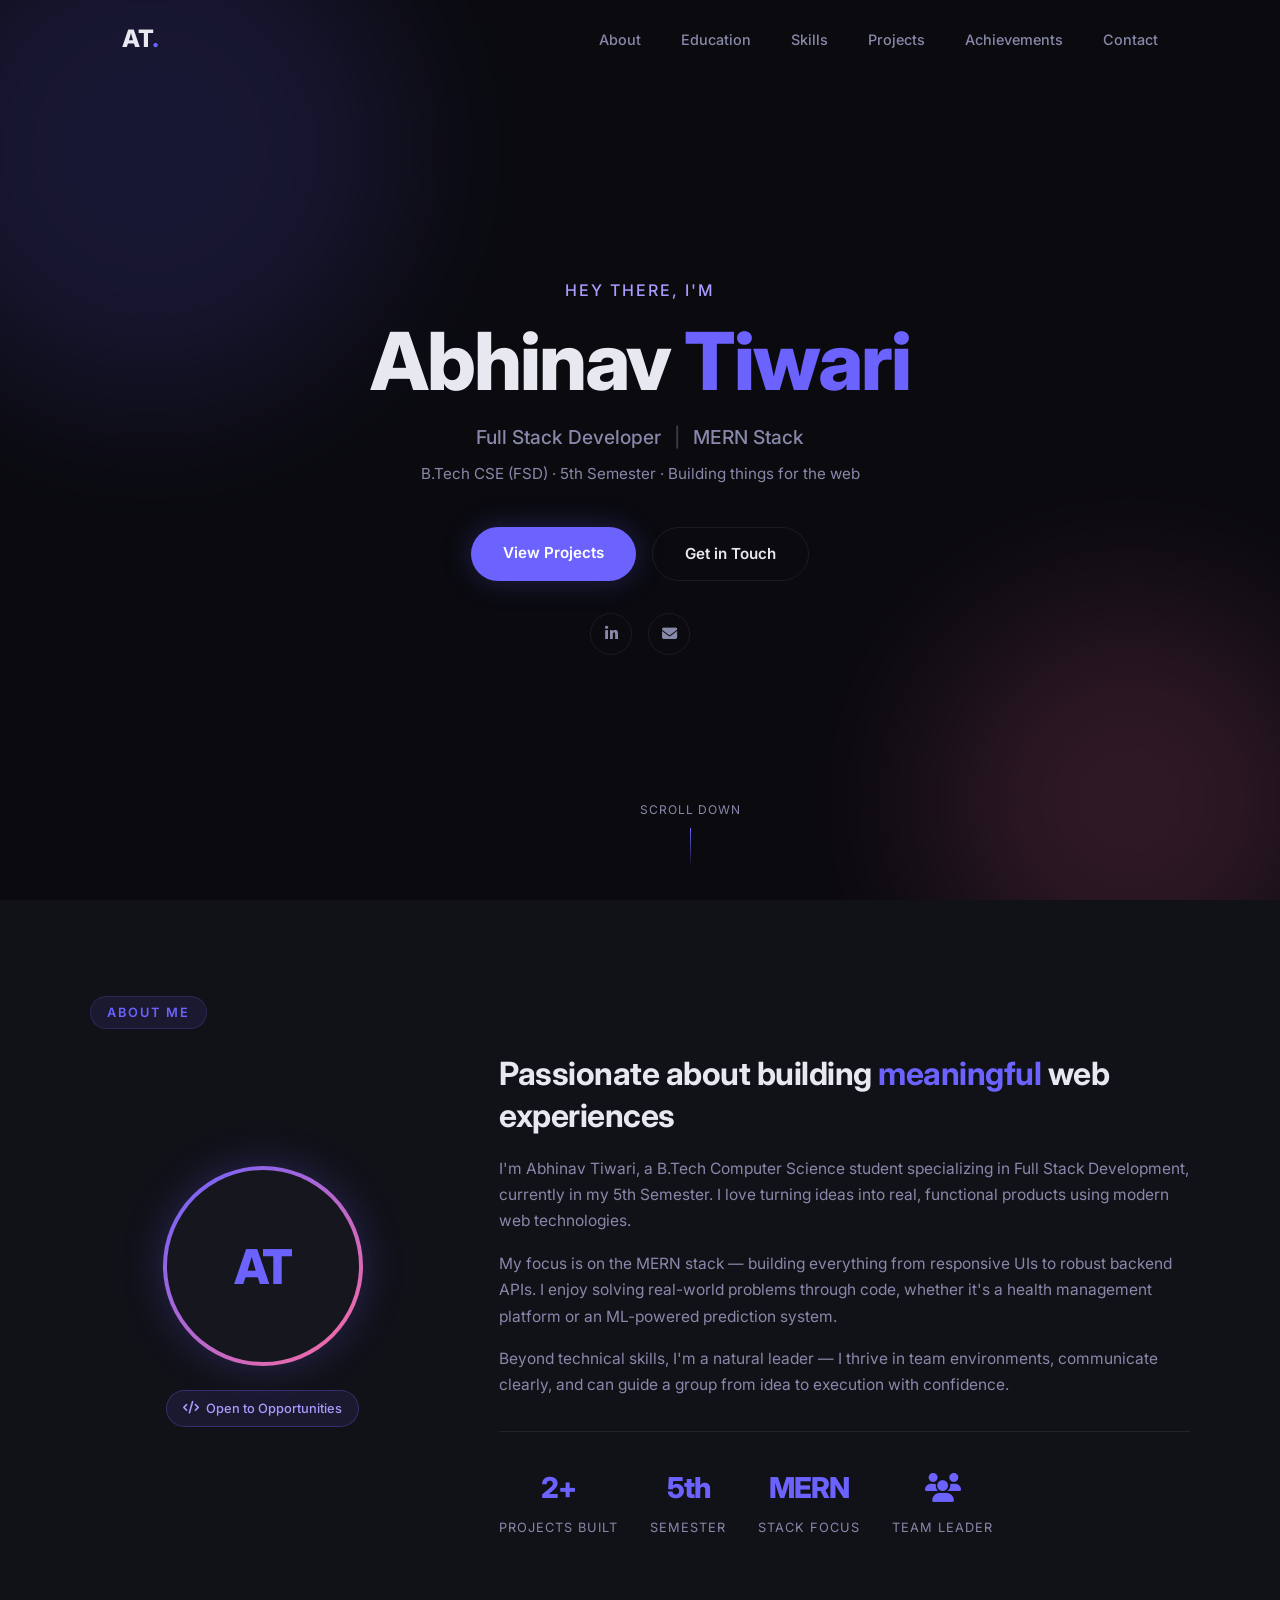
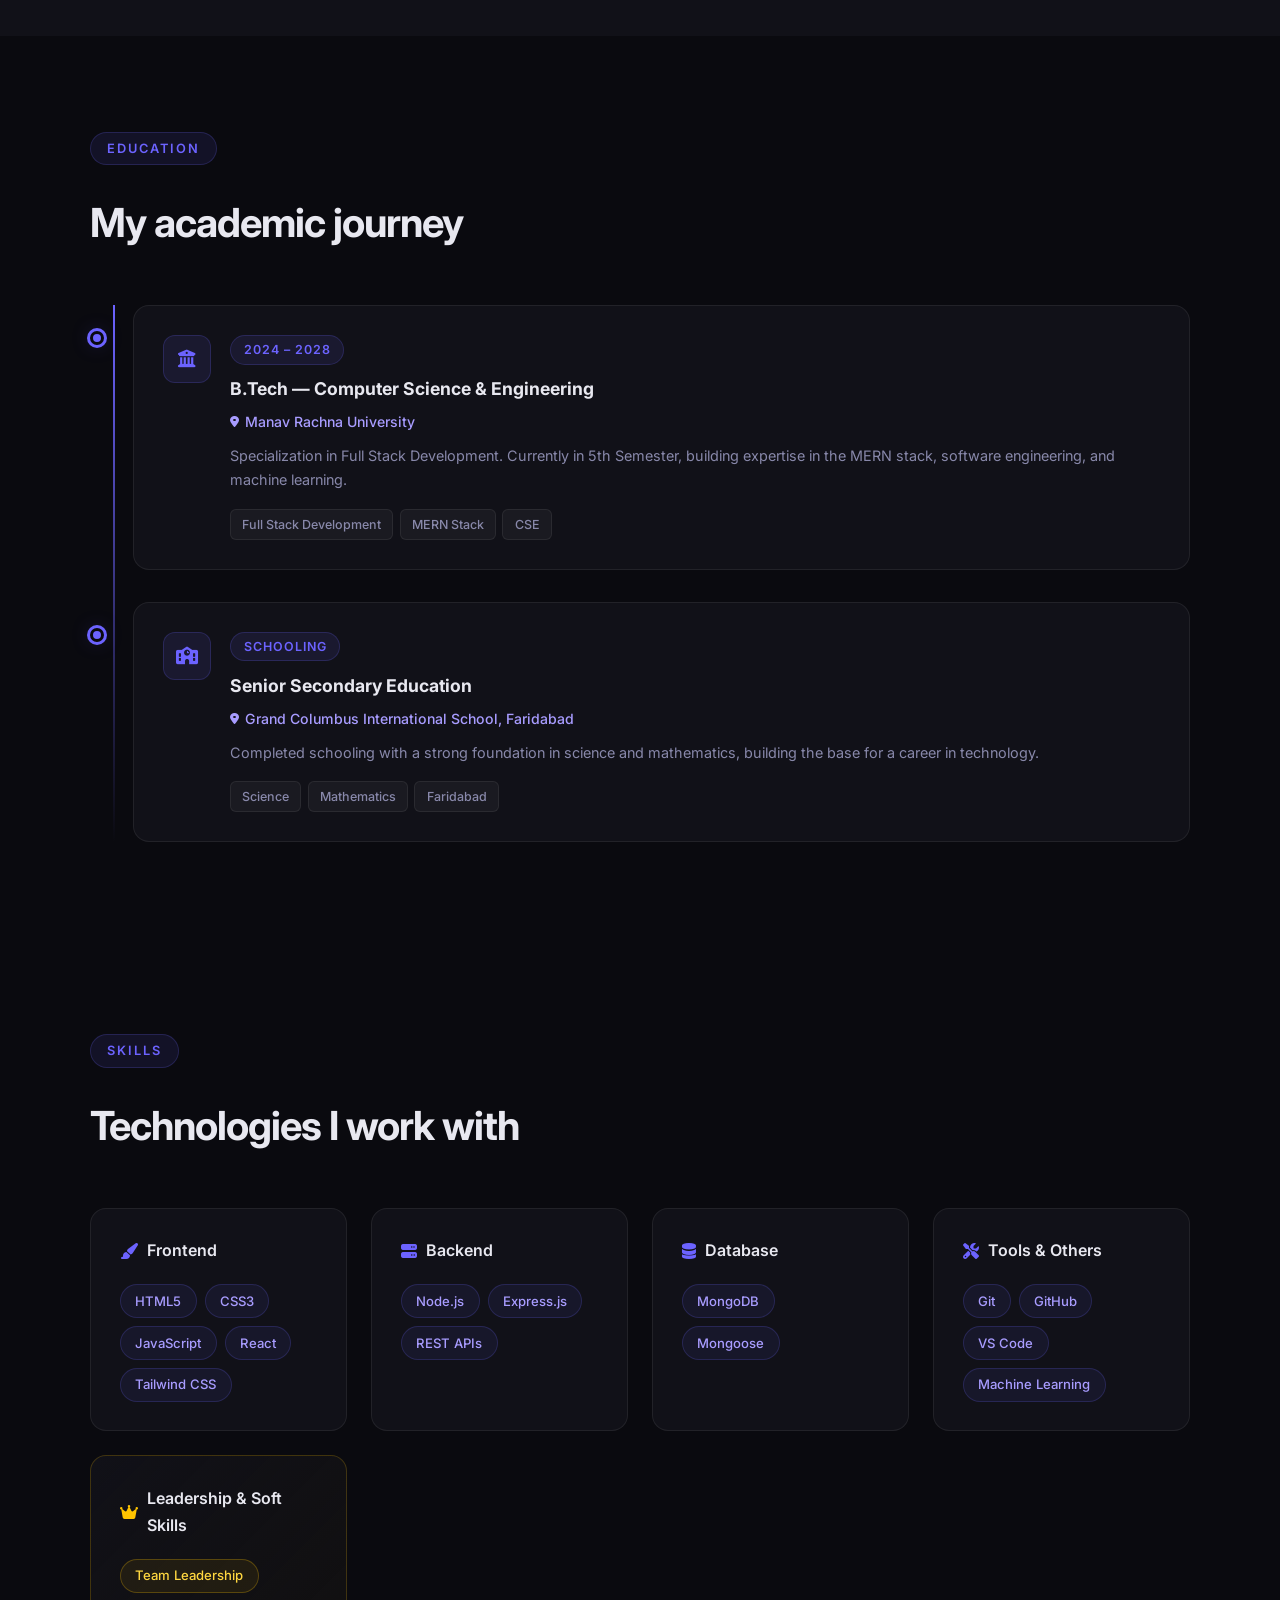
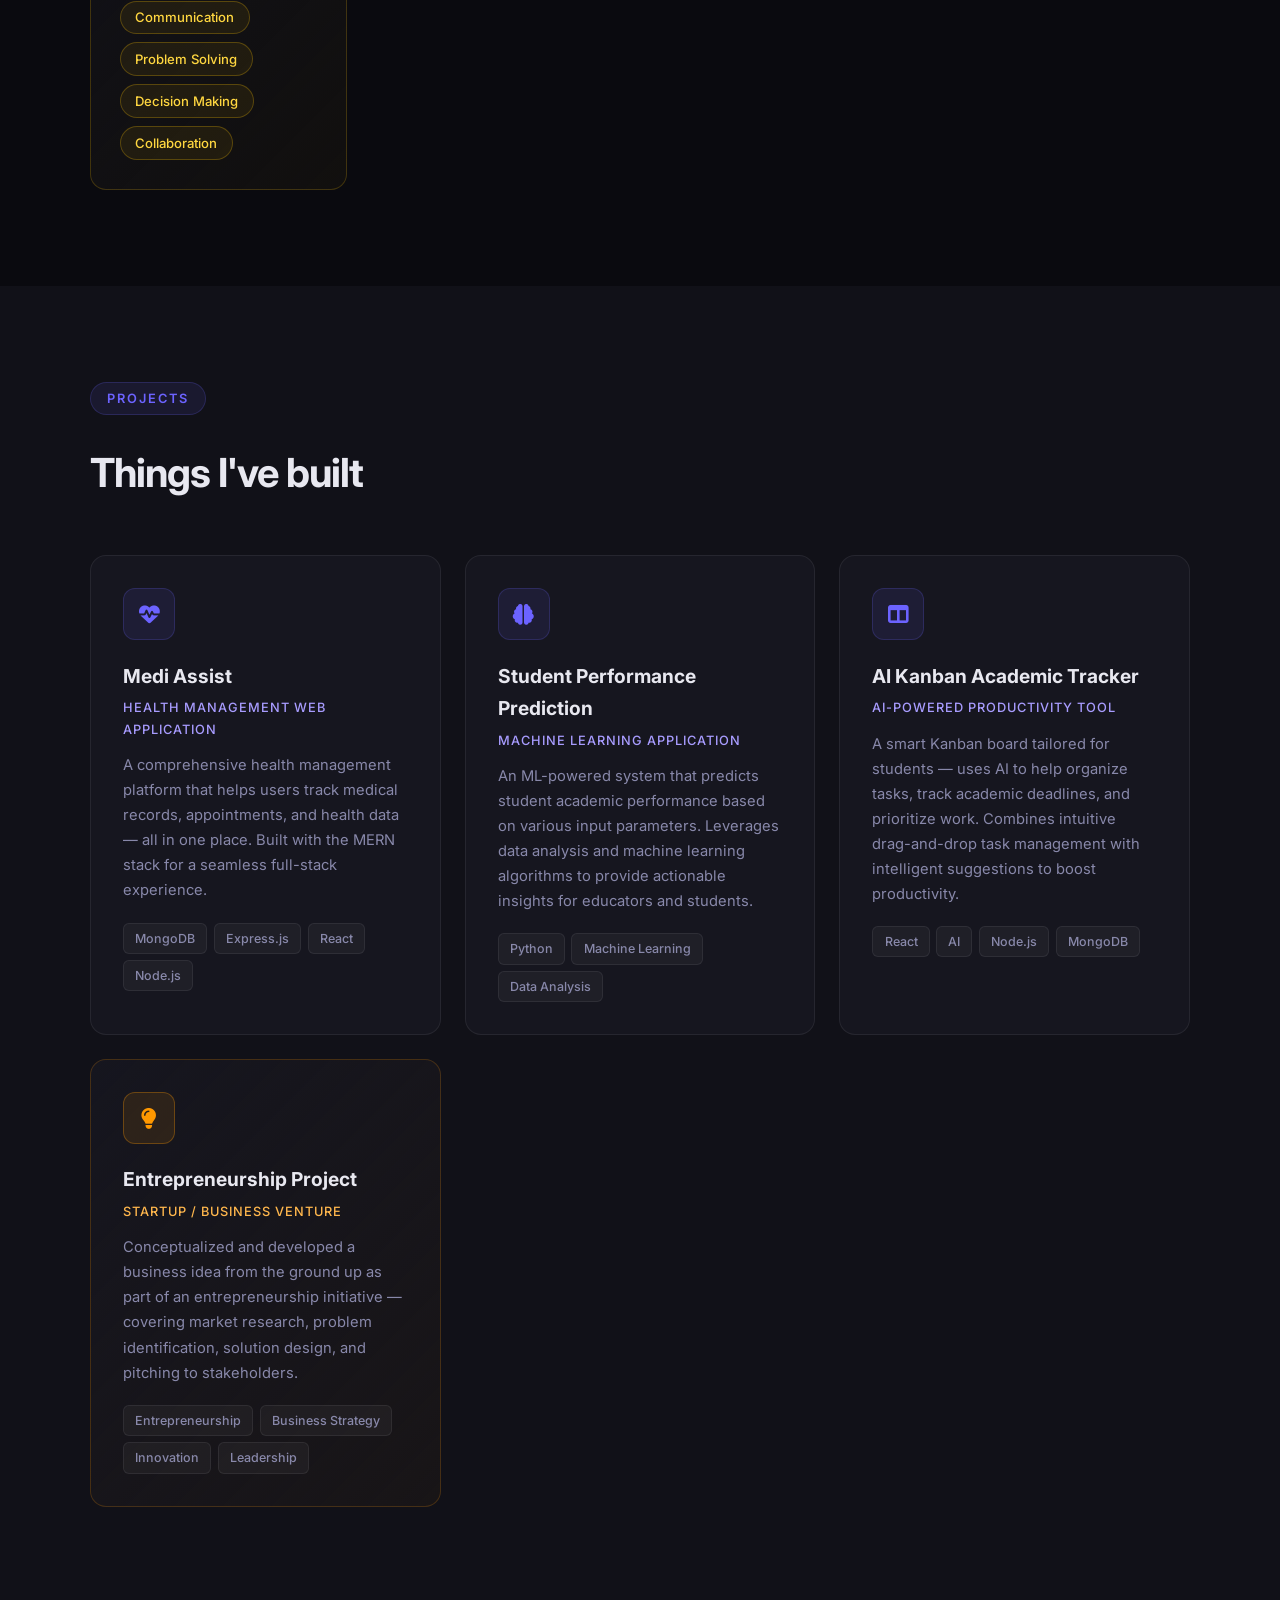
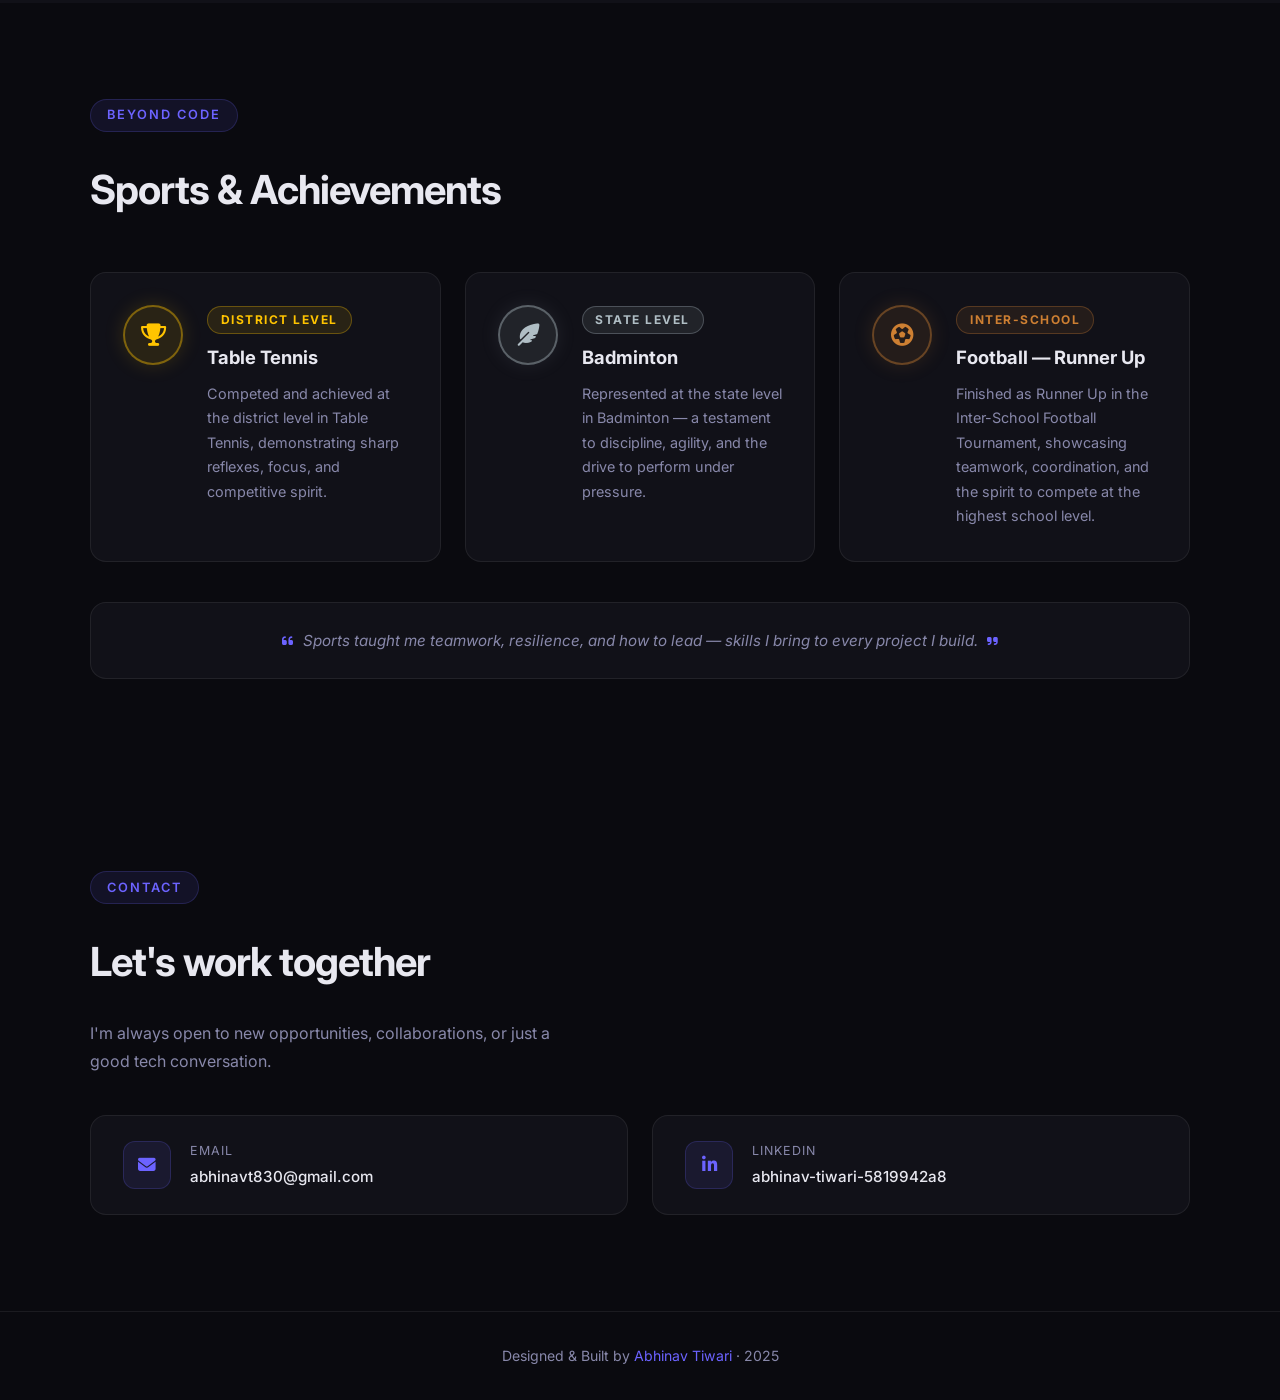
==== portfolio/index.html @ fae1ff80 "Sync portfolio files - update to 5th semester" ====
<!DOCTYPE html>
<html lang="en">
<head>
  <meta charset="UTF-8" />
  <meta name="viewport" content="width=device-width, initial-scale=1.0" />
  <title>Abhinav Tiwari | Full Stack Developer</title>
  <link rel="stylesheet" href="style.css" />
  <link href="https://fonts.googleapis.com/css2?family=Inter:wght@300;400;500;600;700;800&display=swap" rel="stylesheet" />
  <link rel="stylesheet" href="https://cdnjs.cloudflare.com/ajax/libs/font-awesome/6.5.0/css/all.min.css" />
</head>
<body>

  <!-- NAV -->
  <nav class="navbar" id="navbar">
    <div class="nav-container">
      <a href="#home" class="nav-logo">AT<span class="dot">.</span></a>
      <ul class="nav-links">
        <li><a href="#about">About</a></li>
        <li><a href="#education">Education</a></li>
        <li><a href="#skills">Skills</a></li>
        <li><a href="#projects">Projects</a></li>
        <li><a href="#achievements">Achievements</a></li>
        <li><a href="#contact">Contact</a></li>
      </ul>
      <button class="hamburger" id="hamburger" aria-label="Toggle menu">
        <span></span><span></span><span></span>
      </button>
    </div>
  </nav>

  <!-- HERO -->
  <section class="hero" id="home">
    <div class="hero-bg">
      <div class="blob blob-1"></div>
      <div class="blob blob-2"></div>
    </div>
    <div class="hero-content">
      <p class="hero-greeting">Hey there, I'm</p>
      <h1 class="hero-name">Abhinav <span class="accent">Tiwari</span></h1>
      <p class="hero-role">Full Stack Developer <span class="divider">|</span> MERN Stack</p>
      <p class="hero-sub">B.Tech CSE (FSD) · 5th Semester · Building things for the web</p>
      <div class="hero-cta">
        <a href="#projects" class="btn btn-primary">View Projects</a>
        <a href="#contact" class="btn btn-outline">Get in Touch</a>
      </div>
      <div class="hero-socials">
        <a href="https://www.linkedin.com/in/abhinav-tiwari-5819942a8" target="_blank" aria-label="LinkedIn"><i class="fab fa-linkedin-in"></i></a>
        <a href="mailto:abhinavt830@gmail.com" aria-label="Email"><i class="fas fa-envelope"></i></a>
      </div>
    </div>
    <div class="hero-scroll">
      <span>Scroll down</span>
      <div class="scroll-line"></div>
    </div>
  </section>

  <!-- ABOUT -->
  <section class="about section" id="about">
    <div class="container">
      <div class="section-tag">About Me</div>
      <div class="about-grid">
        <div class="about-avatar">
          <div class="avatar-ring">
            <div class="avatar-inner">
              <span class="avatar-initials">AT</span>
            </div>
          </div>
          <div class="avatar-badge">
            <i class="fas fa-code"></i> Open to Opportunities
          </div>
        </div>
        <div class="about-text">
          <h2>Passionate about building <span class="accent">meaningful</span> web experiences</h2>
          <p>
            I'm Abhinav Tiwari, a B.Tech Computer Science student specializing in Full Stack Development,
            currently in my 5th Semester. I love turning ideas into real, functional products using modern
            web technologies.
          </p>
          <p>
            My focus is on the MERN stack — building everything from responsive UIs to robust backend APIs.
            I enjoy solving real-world problems through code, whether it's a health management platform or
            an ML-powered prediction system.
          </p>
          <p>
            Beyond technical skills, I'm a natural leader — I thrive in team environments, communicate
            clearly, and can guide a group from idea to execution with confidence.
          </p>
          <div class="about-stats">
            <div class="stat">
              <span class="stat-num">2+</span>
              <span class="stat-label">Projects Built</span>
            </div>
            <div class="stat">
              <span class="stat-num">5th</span>
              <span class="stat-label">Semester</span>
            </div>
            <div class="stat">
              <span class="stat-num">MERN</span>
              <span class="stat-label">Stack Focus</span>
            </div>
            <div class="stat">
              <span class="stat-num"><i class="fas fa-users"></i></span>
              <span class="stat-label">Team Leader</span>
            </div>
          </div>
        </div>
      </div>
    </div>
  </section>

  <!-- EDUCATION -->
  <section class="education section" id="education">
    <div class="container">
      <div class="section-tag">Education</div>
      <h2 class="section-title">My academic journey</h2>
      <div class="timeline">

        <div class="timeline-item">
          <div class="timeline-dot"></div>
          <div class="timeline-card">
            <div class="timeline-icon"><i class="fas fa-university"></i></div>
            <div class="timeline-content">
              <span class="timeline-year">2024 – 2028</span>
              <h3>B.Tech — Computer Science & Engineering</h3>
              <p class="timeline-place"><i class="fas fa-map-marker-alt"></i> Manav Rachna University</p>
              <p class="timeline-desc">Specialization in Full Stack Development. Currently in 5th Semester, building expertise in the MERN stack, software engineering, and machine learning.</p>
              <div class="timeline-tags">
                <span>Full Stack Development</span>
                <span>MERN Stack</span>
                <span>CSE</span>
              </div>
            </div>
          </div>
        </div>

        <div class="timeline-item">
          <div class="timeline-dot"></div>
          <div class="timeline-card">
            <div class="timeline-icon"><i class="fas fa-school"></i></div>
            <div class="timeline-content">
              <span class="timeline-year">Schooling</span>
              <h3>Senior Secondary Education</h3>
              <p class="timeline-place"><i class="fas fa-map-marker-alt"></i> Grand Columbus International School, Faridabad</p>
              <p class="timeline-desc">Completed schooling with a strong foundation in science and mathematics, building the base for a career in technology.</p>
              <div class="timeline-tags">
                <span>Science</span>
                <span>Mathematics</span>
                <span>Faridabad</span>
              </div>
            </div>
          </div>
        </div>

      </div>
    </div>
  </section>

  <!-- SKILLS -->
  <section class="skills section" id="skills">
    <div class="container">
      <div class="section-tag">Skills</div>
      <h2 class="section-title">Technologies I work with</h2>
      <div class="skills-grid">
        <div class="skill-category">
          <h3><i class="fas fa-paint-brush"></i> Frontend</h3>
          <div class="skill-pills">
            <span class="pill">HTML5</span>
            <span class="pill">CSS3</span>
            <span class="pill">JavaScript</span>
            <span class="pill">React</span>
            <span class="pill">Tailwind CSS</span>
          </div>
        </div>
        <div class="skill-category">
          <h3><i class="fas fa-server"></i> Backend</h3>
          <div class="skill-pills">
            <span class="pill">Node.js</span>
            <span class="pill">Express.js</span>
            <span class="pill">REST APIs</span>
          </div>
        </div>
        <div class="skill-category">
          <h3><i class="fas fa-database"></i> Database</h3>
          <div class="skill-pills">
            <span class="pill">MongoDB</span>
            <span class="pill">Mongoose</span>
          </div>
        </div>
        <div class="skill-category">
          <h3><i class="fas fa-tools"></i> Tools & Others</h3>
          <div class="skill-pills">
            <span class="pill">Git</span>
            <span class="pill">GitHub</span>
            <span class="pill">VS Code</span>
            <span class="pill">Machine Learning</span>
          </div>
        </div>
        <div class="skill-category leadership-card">
          <h3><i class="fas fa-crown"></i> Leadership & Soft Skills</h3>
          <div class="skill-pills">
            <span class="pill">Team Leadership</span>
            <span class="pill">Communication</span>
            <span class="pill">Problem Solving</span>
            <span class="pill">Decision Making</span>
            <span class="pill">Collaboration</span>
          </div>
        </div>
      </div>
    </div>
  </section>

  <!-- PROJECTS -->
  <section class="projects section" id="projects">
    <div class="container">
      <div class="section-tag">Projects</div>
      <h2 class="section-title">Things I've built</h2>
      <div class="projects-grid">

        <div class="project-card">
          <div class="project-icon">
            <i class="fas fa-heartbeat"></i>
          </div>
          <div class="project-content">
            <h3>Medi Assist</h3>
            <p class="project-type">Health Management Web Application</p>
            <p class="project-desc">
              A comprehensive health management platform that helps users track medical records,
              appointments, and health data — all in one place. Built with the MERN stack for
              a seamless full-stack experience.
            </p>
            <div class="project-tags">
              <span>MongoDB</span>
              <span>Express.js</span>
              <span>React</span>
              <span>Node.js</span>
            </div>
          </div>
        </div>

        <div class="project-card">
          <div class="project-icon">
            <i class="fas fa-brain"></i>
          </div>
          <div class="project-content">
            <h3>Student Performance Prediction</h3>
            <p class="project-type">Machine Learning Application</p>
            <p class="project-desc">
              An ML-powered system that predicts student academic performance based on various
              input parameters. Leverages data analysis and machine learning algorithms to
              provide actionable insights for educators and students.
            </p>
            <div class="project-tags">
              <span>Python</span>
              <span>Machine Learning</span>
              <span>Data Analysis</span>
            </div>
          </div>
        </div>

        <div class="project-card">
          <div class="project-icon">
            <i class="fas fa-columns"></i>
          </div>
          <div class="project-content">
            <h3>AI Kanban Academic Tracker</h3>
            <p class="project-type">AI-Powered Productivity Tool</p>
            <p class="project-desc">
              A smart Kanban board tailored for students — uses AI to help organize tasks,
              track academic deadlines, and prioritize work. Combines intuitive drag-and-drop
              task management with intelligent suggestions to boost productivity.
            </p>
            <div class="project-tags">
              <span>React</span>
              <span>AI</span>
              <span>Node.js</span>
              <span>MongoDB</span>
            </div>
          </div>
        </div>

        <div class="project-card entrepreneurship">
          <div class="project-icon">
            <i class="fas fa-lightbulb"></i>
          </div>
          <div class="project-content">
            <h3>Entrepreneurship Project</h3>
            <p class="project-type">Startup / Business Venture</p>
            <p class="project-desc">
              Conceptualized and developed a business idea from the ground up as part of an
              entrepreneurship initiative — covering market research, problem identification,
              solution design, and pitching to stakeholders.
            </p>
            <div class="project-tags">
              <span>Entrepreneurship</span>
              <span>Business Strategy</span>
              <span>Innovation</span>
              <span>Leadership</span>
            </div>
          </div>
        </div>

      </div>
    </div>
  </section>

  <!-- ACHIEVEMENTS -->
  <section class="achievements section" id="achievements">
    <div class="container">
      <div class="section-tag">Beyond Code</div>
      <h2 class="section-title">Sports & Achievements</h2>
      <div class="achievements-grid">

        <div class="achievement-card">
          <div class="achievement-medal gold">
            <i class="fas fa-trophy"></i>
          </div>
          <div class="achievement-content">
            <span class="achievement-level">District Level</span>
            <h3>Table Tennis</h3>
            <p>Competed and achieved at the district level in Table Tennis, demonstrating sharp reflexes, focus, and competitive spirit.</p>
          </div>
        </div>

        <div class="achievement-card">
          <div class="achievement-medal silver">
            <i class="fas fa-feather-alt"></i>
          </div>
          <div class="achievement-content">
            <span class="achievement-level">State Level</span>
            <h3>Badminton</h3>
            <p>Represented at the state level in Badminton — a testament to discipline, agility, and the drive to perform under pressure.</p>
          </div>
        </div>

        <div class="achievement-card">
          <div class="achievement-medal bronze">
            <i class="fas fa-futbol"></i>
          </div>
          <div class="achievement-content">
            <span class="achievement-level">Inter-School</span>
            <h3>Football — Runner Up</h3>
            <p>Finished as Runner Up in the Inter-School Football Tournament, showcasing teamwork, coordination, and the spirit to compete at the highest school level.</p>
          </div>
        </div>

      </div>
      <p class="achievements-note"><i class="fas fa-quote-left"></i> Sports taught me teamwork, resilience, and how to lead — skills I bring to every project I build. <i class="fas fa-quote-right"></i></p>
    </div>
  </section>

  <!-- CONTACT -->
  <section class="contact section" id="contact">
    <div class="container">
      <div class="section-tag">Contact</div>
      <h2 class="section-title">Let's work together</h2>
      <p class="contact-sub">I'm always open to new opportunities, collaborations, or just a good tech conversation.</p>
      <div class="contact-cards">
        <a href="mailto:abhinavt830@gmail.com" class="contact-card">
          <div class="contact-icon"><i class="fas fa-envelope"></i></div>
          <div>
            <p class="contact-label">Email</p>
            <p class="contact-value">abhinavt830@gmail.com</p>
          </div>
        </a>
        <a href="https://www.linkedin.com/in/abhinav-tiwari-5819942a8" target="_blank" class="contact-card">
          <div class="contact-icon"><i class="fab fa-linkedin-in"></i></div>
          <div>
            <p class="contact-label">LinkedIn</p>
            <p class="contact-value">abhinav-tiwari-5819942a8</p>
          </div>
        </a>
      </div>
    </div>
  </section>

  <!-- FOOTER -->
  <footer class="footer">
    <p>Designed & Built by <span class="accent">Abhinav Tiwari</span> · 2025</p>
  </footer>

  <script src="script.js"></script>
</body>
</html>
---- portfolio/style.css ----
/* ===== RESET & BASE ===== */
*, *::before, *::after { margin: 0; padding: 0; box-sizing: border-box; }

:root {
  --accent: #6c63ff;
  --accent-light: #a89cff;
  --accent-glow: rgba(108, 99, 255, 0.25);
  --bg: #0a0a0f;
  --bg-card: #111118;
  --bg-card2: #16161f;
  --text: #e8e8f0;
  --text-muted: #8888aa;
  --border: rgba(255,255,255,0.07);
  --radius: 16px;
  --transition: 0.3s ease;
}

html { scroll-behavior: smooth; }

body {
  font-family: 'Inter', sans-serif;
  background: var(--bg);
  color: var(--text);
  line-height: 1.7;
  overflow-x: hidden;
}

a { text-decoration: none; color: inherit; }
ul { list-style: none; }

.accent { color: var(--accent); }
.dot { color: var(--accent); }

/* ===== SCROLLBAR ===== */
::-webkit-scrollbar { width: 6px; }
::-webkit-scrollbar-track { background: var(--bg); }
::-webkit-scrollbar-thumb { background: var(--accent); border-radius: 3px; }

/* ===== NAVBAR ===== */
.navbar {
  position: fixed;
  top: 0; left: 0; right: 0;
  z-index: 1000;
  padding: 1.2rem 0;
  transition: background var(--transition), box-shadow var(--transition);
}

.navbar.scrolled {
  background: rgba(10, 10, 15, 0.9);
  backdrop-filter: blur(12px);
  box-shadow: 0 1px 0 var(--border);
}

.nav-container {
  max-width: 1100px;
  margin: 0 auto;
  padding: 0 2rem;
  display: flex;
  align-items: center;
  justify-content: space-between;
}

.nav-logo {
  font-size: 1.5rem;
  font-weight: 800;
  letter-spacing: -0.5px;
}

.nav-links {
  display: flex;
  gap: 2.5rem;
}

.nav-links a {
  font-size: 0.9rem;
  font-weight: 500;
  color: var(--text-muted);
  transition: color var(--transition);
  position: relative;
}

.nav-links a::after {
  content: '';
  position: absolute;
  bottom: -4px; left: 0;
  width: 0; height: 2px;
  background: var(--accent);
  transition: width var(--transition);
  border-radius: 2px;
}

.nav-links a:hover { color: var(--text); }
.nav-links a:hover::after { width: 100%; }

.hamburger {
  display: none;
  flex-direction: column;
  gap: 5px;
  background: none;
  border: none;
  cursor: pointer;
  padding: 4px;
}

.hamburger span {
  display: block;
  width: 24px; height: 2px;
  background: var(--text);
  border-radius: 2px;
  transition: var(--transition);
}

/* ===== HERO ===== */
.hero {
  min-height: 100vh;
  display: flex;
  align-items: center;
  justify-content: center;
  position: relative;
  overflow: hidden;
  padding: 6rem 2rem 4rem;
}

.hero-bg {
  position: absolute;
  inset: 0;
  pointer-events: none;
}

.blob {
  position: absolute;
  border-radius: 50%;
  filter: blur(80px);
  opacity: 0.15;
}

.blob-1 {
  width: 500px; height: 500px;
  background: var(--accent);
  top: -100px; left: -100px;
  animation: float 8s ease-in-out infinite;
}

.blob-2 {
  width: 400px; height: 400px;
  background: #ff6b9d;
  bottom: -100px; right: -50px;
  animation: float 10s ease-in-out infinite reverse;
}

@keyframes float {
  0%, 100% { transform: translateY(0) scale(1); }
  50% { transform: translateY(-30px) scale(1.05); }
}

.hero-content {
  text-align: center;
  position: relative;
  z-index: 1;
  max-width: 700px;
}

.hero-greeting {
  font-size: 1rem;
  color: var(--accent-light);
  font-weight: 500;
  letter-spacing: 2px;
  text-transform: uppercase;
  margin-bottom: 0.75rem;
  opacity: 0;
  animation: fadeUp 0.6s ease forwards 0.2s;
}

.hero-name {
  font-size: clamp(2.8rem, 7vw, 5rem);
  font-weight: 800;
  line-height: 1.1;
  letter-spacing: -2px;
  margin-bottom: 1rem;
  opacity: 0;
  animation: fadeUp 0.6s ease forwards 0.4s;
}

.hero-role {
  font-size: 1.2rem;
  color: var(--text-muted);
  font-weight: 500;
  margin-bottom: 0.5rem;
  opacity: 0;
  animation: fadeUp 0.6s ease forwards 0.6s;
}

.divider { margin: 0 0.5rem; opacity: 0.4; }

.hero-sub {
  font-size: 0.95rem;
  color: var(--text-muted);
  margin-bottom: 2.5rem;
  opacity: 0;
  animation: fadeUp 0.6s ease forwards 0.7s;
}

.hero-cta {
  display: flex;
  gap: 1rem;
  justify-content: center;
  flex-wrap: wrap;
  margin-bottom: 2rem;
  opacity: 0;
  animation: fadeUp 0.6s ease forwards 0.8s;
}

.btn {
  padding: 0.8rem 2rem;
  border-radius: 50px;
  font-size: 0.95rem;
  font-weight: 600;
  cursor: pointer;
  transition: all var(--transition);
  display: inline-block;
}

.btn-primary {
  background: var(--accent);
  color: #fff;
  box-shadow: 0 0 30px var(--accent-glow);
}

.btn-primary:hover {
  background: var(--accent-light);
  transform: translateY(-2px);
  box-shadow: 0 0 40px var(--accent-glow);
}

.btn-outline {
  border: 1.5px solid var(--border);
  color: var(--text);
}

.btn-outline:hover {
  border-color: var(--accent);
  color: var(--accent);
  transform: translateY(-2px);
}

.hero-socials {
  display: flex;
  gap: 1rem;
  justify-content: center;
  opacity: 0;
  animation: fadeUp 0.6s ease forwards 1s;
}

.hero-socials a {
  width: 42px; height: 42px;
  border-radius: 50%;
  border: 1.5px solid var(--border);
  display: flex;
  align-items: center;
  justify-content: center;
  color: var(--text-muted);
  font-size: 0.95rem;
  transition: all var(--transition);
}

.hero-socials a:hover {
  border-color: var(--accent);
  color: var(--accent);
  transform: translateY(-3px);
  box-shadow: 0 0 20px var(--accent-glow);
}

.hero-scroll {
  position: absolute;
  bottom: 2rem;
  left: 50%;
  transform: translateX(-50%);
  display: flex;
  flex-direction: column;
  align-items: center;
  gap: 0.5rem;
  color: var(--text-muted);
  font-size: 0.75rem;
  letter-spacing: 1px;
  text-transform: uppercase;
  opacity: 0;
  animation: fadeUp 0.6s ease forwards 1.2s;
}

.scroll-line {
  width: 1px; height: 40px;
  background: linear-gradient(to bottom, var(--accent), transparent);
  animation: scrollPulse 2s ease-in-out infinite;
}

@keyframes scrollPulse {
  0%, 100% { opacity: 1; transform: scaleY(1); }
  50% { opacity: 0.4; transform: scaleY(0.7); }
}

@keyframes fadeUp {
  from { opacity: 0; transform: translateY(20px); }
  to { opacity: 1; transform: translateY(0); }
}

/* ===== SECTIONS ===== */
.section { padding: 6rem 2rem; }

.container {
  max-width: 1100px;
  margin: 0 auto;
}

.section-tag {
  display: inline-block;
  font-size: 0.8rem;
  font-weight: 600;
  letter-spacing: 2px;
  text-transform: uppercase;
  color: var(--accent);
  background: rgba(108, 99, 255, 0.1);
  border: 1px solid rgba(108, 99, 255, 0.2);
  padding: 0.3rem 1rem;
  border-radius: 50px;
  margin-bottom: 1.5rem;
}

.section-title {
  font-size: clamp(1.8rem, 4vw, 2.5rem);
  font-weight: 700;
  letter-spacing: -1px;
  margin-bottom: 3rem;
}

/* ===== ABOUT ===== */
.about { background: var(--bg-card); }

.about-grid {
  display: grid;
  grid-template-columns: 1fr 2fr;
  gap: 4rem;
  align-items: center;
}

.about-avatar {
  display: flex;
  flex-direction: column;
  align-items: center;
  gap: 1.5rem;
}

.avatar-ring {
  width: 200px; height: 200px;
  border-radius: 50%;
  padding: 4px;
  background: linear-gradient(135deg, var(--accent), #ff6b9d);
  box-shadow: 0 0 40px var(--accent-glow);
}

.avatar-inner {
  width: 100%; height: 100%;
  border-radius: 50%;
  background: var(--bg-card2);
  display: flex;
  align-items: center;
  justify-content: center;
}

.avatar-initials {
  font-size: 3rem;
  font-weight: 800;
  color: var(--accent);
  letter-spacing: -2px;
}

.avatar-badge {
  background: rgba(108, 99, 255, 0.1);
  border: 1px solid rgba(108, 99, 255, 0.3);
  color: var(--accent-light);
  padding: 0.4rem 1rem;
  border-radius: 50px;
  font-size: 0.8rem;
  font-weight: 500;
  display: flex;
  align-items: center;
  gap: 0.4rem;
}

.about-text h2 {
  font-size: clamp(1.5rem, 3vw, 2rem);
  font-weight: 700;
  letter-spacing: -0.5px;
  margin-bottom: 1.2rem;
  line-height: 1.3;
}

.about-text p {
  color: var(--text-muted);
  margin-bottom: 1rem;
  font-size: 0.97rem;
}

.about-stats {
  display: flex;
  gap: 2rem;
  margin-top: 2rem;
  padding-top: 2rem;
  border-top: 1px solid var(--border);
}

.stat { text-align: center; }

.stat-num {
  display: block;
  font-size: 1.8rem;
  font-weight: 800;
  color: var(--accent);
  letter-spacing: -1px;
}

.stat-label {
  font-size: 0.8rem;
  color: var(--text-muted);
  text-transform: uppercase;
  letter-spacing: 1px;
}

/* ===== SKILLS ===== */
.skills-grid {
  display: grid;
  grid-template-columns: repeat(auto-fit, minmax(240px, 1fr));
  gap: 1.5rem;
}

.skill-category {
  background: var(--bg-card);
  border: 1px solid var(--border);
  border-radius: var(--radius);
  padding: 1.8rem;
  transition: border-color var(--transition), transform var(--transition);
}

.skill-category:hover {
  border-color: rgba(108, 99, 255, 0.4);
  transform: translateY(-4px);
}

.skill-category h3 {
  font-size: 1rem;
  font-weight: 600;
  margin-bottom: 1.2rem;
  display: flex;
  align-items: center;
  gap: 0.6rem;
  color: var(--text);
}

.skill-category h3 i { color: var(--accent); }

.skill-pills {
  display: flex;
  flex-wrap: wrap;
  gap: 0.5rem;
}

.pill {
  background: rgba(108, 99, 255, 0.08);
  border: 1px solid rgba(108, 99, 255, 0.2);
  color: var(--accent-light);
  padding: 0.3rem 0.9rem;
  border-radius: 50px;
  font-size: 0.82rem;
  font-weight: 500;
  transition: all var(--transition);
}

.pill:hover {
  background: rgba(108, 99, 255, 0.2);
  border-color: var(--accent);
}

/* ===== PROJECTS ===== */
.projects { background: var(--bg-card); }

.projects-grid {
  display: grid;
  grid-template-columns: repeat(auto-fit, minmax(300px, 1fr));
  gap: 1.5rem;
}

.project-card {
  background: var(--bg-card2);
  border: 1px solid var(--border);
  border-radius: var(--radius);
  padding: 2rem;
  transition: all var(--transition);
  position: relative;
  overflow: hidden;
}

.project-card::before {
  content: '';
  position: absolute;
  top: 0; left: 0; right: 0;
  height: 2px;
  background: linear-gradient(90deg, var(--accent), #ff6b9d);
  transform: scaleX(0);
  transition: transform var(--transition);
  transform-origin: left;
}

.project-card:hover {
  border-color: rgba(108, 99, 255, 0.3);
  transform: translateY(-6px);
  box-shadow: 0 20px 40px rgba(0,0,0,0.3);
}

.project-card:hover::before { transform: scaleX(1); }

.project-icon {
  width: 52px; height: 52px;
  border-radius: 12px;
  background: rgba(108, 99, 255, 0.1);
  border: 1px solid rgba(108, 99, 255, 0.2);
  display: flex;
  align-items: center;
  justify-content: center;
  font-size: 1.3rem;
  color: var(--accent);
  margin-bottom: 1.2rem;
}

.project-content h3 {
  font-size: 1.2rem;
  font-weight: 700;
  margin-bottom: 0.3rem;
}

.project-type {
  font-size: 0.8rem;
  color: var(--accent-light);
  font-weight: 500;
  text-transform: uppercase;
  letter-spacing: 1px;
  margin-bottom: 0.8rem;
}

.project-desc {
  color: var(--text-muted);
  font-size: 0.92rem;
  margin-bottom: 1.2rem;
  line-height: 1.7;
}

.project-tags {
  display: flex;
  flex-wrap: wrap;
  gap: 0.4rem;
}

.project-tags span {
  background: rgba(255,255,255,0.04);
  border: 1px solid var(--border);
  color: var(--text-muted);
  padding: 0.25rem 0.7rem;
  border-radius: 6px;
  font-size: 0.78rem;
  font-weight: 500;
}

/* ===== CONTACT ===== */
.contact-sub {
  color: var(--text-muted);
  font-size: 1rem;
  margin-top: -1.5rem;
  margin-bottom: 2.5rem;
  max-width: 500px;
}

.contact-cards {
  display: flex;
  gap: 1.5rem;
  flex-wrap: wrap;
}

.contact-card {
  display: flex;
  align-items: center;
  gap: 1.2rem;
  background: var(--bg-card);
  border: 1px solid var(--border);
  border-radius: var(--radius);
  padding: 1.5rem 2rem;
  transition: all var(--transition);
  flex: 1;
  min-width: 260px;
}

.contact-card:hover {
  border-color: var(--accent);
  transform: translateY(-4px);
  box-shadow: 0 10px 30px var(--accent-glow);
}

.contact-icon {
  width: 48px; height: 48px;
  border-radius: 12px;
  background: rgba(108, 99, 255, 0.1);
  border: 1px solid rgba(108, 99, 255, 0.2);
  display: flex;
  align-items: center;
  justify-content: center;
  font-size: 1.1rem;
  color: var(--accent);
  flex-shrink: 0;
}

.contact-label {
  font-size: 0.78rem;
  color: var(--text-muted);
  text-transform: uppercase;
  letter-spacing: 1px;
  margin-bottom: 0.2rem;
}

.contact-value {
  font-size: 0.95rem;
  font-weight: 500;
  color: var(--text);
}

/* ===== FOOTER ===== */
.footer {
  text-align: center;
  padding: 2rem;
  border-top: 1px solid var(--border);
  color: var(--text-muted);
  font-size: 0.88rem;
}

/* Entrepreneurship card — amber accent */
.project-card.entrepreneurship {
  border-color: rgba(255, 152, 0, 0.2);
  background: linear-gradient(135deg, var(--bg-card2), rgba(255, 152, 0, 0.03));
}

.project-card.entrepreneurship::before {
  background: linear-gradient(90deg, #ff9800, #ffc107);
}

.project-card.entrepreneurship .project-icon {
  background: rgba(255, 152, 0, 0.1);
  border-color: rgba(255, 152, 0, 0.3);
  color: #ff9800;
}

.project-card.entrepreneurship .project-type {
  color: #ffb74d;
}

.project-card.entrepreneurship:hover {
  border-color: rgba(255, 152, 0, 0.4);
}

/* ===== ACHIEVEMENTS ===== */
.achievements { background: var(--bg); }

.achievements-grid {
  display: grid;
  grid-template-columns: repeat(auto-fit, minmax(300px, 1fr));
  gap: 1.5rem;
  margin-bottom: 2.5rem;
}

.achievement-card {
  background: var(--bg-card);
  border: 1px solid var(--border);
  border-radius: var(--radius);
  padding: 2rem;
  display: flex;
  gap: 1.5rem;
  align-items: flex-start;
  transition: all var(--transition);
  position: relative;
  overflow: hidden;
}

.achievement-card::before {
  content: '';
  position: absolute;
  top: 0; left: 0; right: 0;
  height: 2px;
  transition: transform var(--transition);
  transform: scaleX(0);
  transform-origin: left;
}

.achievement-card:nth-child(1)::before { background: linear-gradient(90deg, #ffc400, #ff9800); }
.achievement-card:nth-child(2)::before { background: linear-gradient(90deg, #b0bec5, #78909c); }
.achievement-card:nth-child(3)::before { background: linear-gradient(90deg, #cd7f32, #a0522d); }

.achievement-card:hover {
  transform: translateY(-6px);
  box-shadow: 0 20px 40px rgba(0,0,0,0.3);
}

.achievement-card:hover::before { transform: scaleX(1); }

.achievement-medal {
  width: 60px; height: 60px;
  border-radius: 50%;
  display: flex;
  align-items: center;
  justify-content: center;
  font-size: 1.4rem;
  flex-shrink: 0;
}

.achievement-medal.gold {
  background: rgba(255, 196, 0, 0.1);
  border: 2px solid rgba(255, 196, 0, 0.4);
  color: #ffc400;
  box-shadow: 0 0 20px rgba(255, 196, 0, 0.15);
}

.achievement-medal.silver {
  background: rgba(176, 190, 197, 0.1);
  border: 2px solid rgba(176, 190, 197, 0.4);
  color: #b0bec5;
  box-shadow: 0 0 20px rgba(176, 190, 197, 0.1);
}

.achievement-level {
  display: inline-block;
  font-size: 0.75rem;
  font-weight: 700;
  letter-spacing: 1.5px;
  text-transform: uppercase;
  padding: 0.2rem 0.8rem;
  border-radius: 50px;
  margin-bottom: 0.5rem;
}

.achievement-medal.bronze {
  background: rgba(205, 127, 50, 0.1);
  border: 2px solid rgba(205, 127, 50, 0.4);
  color: #cd7f32;
  box-shadow: 0 0 20px rgba(205, 127, 50, 0.15);
}

.achievement-card:nth-child(1) .achievement-level {
  background: rgba(255, 196, 0, 0.1);
  border: 1px solid rgba(255, 196, 0, 0.3);
  color: #ffc400;
}

.achievement-card:nth-child(2) .achievement-level {
  background: rgba(176, 190, 197, 0.1);
  border: 1px solid rgba(176, 190, 197, 0.3);
  color: #b0bec5;
}

.achievement-card:nth-child(3) .achievement-level {
  background: rgba(205, 127, 50, 0.1);
  border: 1px solid rgba(205, 127, 50, 0.3);
  color: #cd7f32;
}

.achievement-content h3 {
  font-size: 1.15rem;
  font-weight: 700;
  margin-bottom: 0.5rem;
}

.achievement-content p {
  color: var(--text-muted);
  font-size: 0.9rem;
  line-height: 1.7;
}

.achievements-note {
  text-align: center;
  color: var(--text-muted);
  font-size: 0.95rem;
  font-style: italic;
  padding: 1.5rem 2rem;
  background: var(--bg-card);
  border: 1px solid var(--border);
  border-radius: var(--radius);
  line-height: 1.8;
}

.achievements-note i {
  color: var(--accent);
  font-size: 0.8rem;
  margin: 0 0.3rem;
}

/* ===== EDUCATION / TIMELINE ===== */
.education { background: var(--bg); }

.timeline {
  position: relative;
  display: flex;
  flex-direction: column;
  gap: 2rem;
}

.timeline::before {
  content: '';
  position: absolute;
  left: 23px;
  top: 0; bottom: 0;
  width: 2px;
  background: linear-gradient(to bottom, var(--accent), transparent);
}

.timeline-item {
  display: flex;
  gap: 1.8rem;
  align-items: flex-start;
  position: relative;
}

.timeline-dot {
  width: 14px; height: 14px;
  border-radius: 50%;
  background: var(--accent);
  border: 3px solid var(--bg);
  box-shadow: 0 0 0 3px var(--accent), 0 0 20px var(--accent-glow);
  flex-shrink: 0;
  margin-top: 1.6rem;
  z-index: 1;
}

.timeline-card {
  flex: 1;
  background: var(--bg-card);
  border: 1px solid var(--border);
  border-radius: var(--radius);
  padding: 1.8rem;
  display: flex;
  gap: 1.2rem;
  align-items: flex-start;
  transition: all var(--transition);
}

.timeline-card:hover {
  border-color: rgba(108, 99, 255, 0.4);
  transform: translateX(6px);
  box-shadow: 0 10px 30px rgba(0,0,0,0.2);
}

.timeline-icon {
  width: 48px; height: 48px;
  border-radius: 12px;
  background: rgba(108, 99, 255, 0.1);
  border: 1px solid rgba(108, 99, 255, 0.2);
  display: flex;
  align-items: center;
  justify-content: center;
  font-size: 1.1rem;
  color: var(--accent);
  flex-shrink: 0;
}

.timeline-year {
  display: inline-block;
  font-size: 0.78rem;
  font-weight: 600;
  letter-spacing: 1px;
  text-transform: uppercase;
  color: var(--accent);
  background: rgba(108, 99, 255, 0.1);
  border: 1px solid rgba(108, 99, 255, 0.2);
  padding: 0.2rem 0.8rem;
  border-radius: 50px;
  margin-bottom: 0.6rem;
}

.timeline-content h3 {
  font-size: 1.1rem;
  font-weight: 700;
  margin-bottom: 0.4rem;
}

.timeline-place {
  font-size: 0.88rem;
  color: var(--accent-light);
  font-weight: 500;
  margin-bottom: 0.6rem;
  display: flex;
  align-items: center;
  gap: 0.4rem;
}

.timeline-place i { font-size: 0.75rem; }

.timeline-desc {
  color: var(--text-muted);
  font-size: 0.9rem;
  margin-bottom: 1rem;
  line-height: 1.7;
}

.timeline-tags {
  display: flex;
  flex-wrap: wrap;
  gap: 0.4rem;
}

.timeline-tags span {
  background: rgba(255,255,255,0.04);
  border: 1px solid var(--border);
  color: var(--text-muted);
  padding: 0.25rem 0.7rem;
  border-radius: 6px;
  font-size: 0.78rem;
  font-weight: 500;
}

@media (max-width: 600px) {
  .timeline-card { flex-direction: column; }
  .timeline::before { left: 19px; }
}

/* ===== LEADERSHIP CARD ===== */
.leadership-card {
  border-color: rgba(255, 196, 0, 0.2);
  background: linear-gradient(135deg, var(--bg-card), rgba(255, 196, 0, 0.03));
}

.leadership-card:hover {
  border-color: rgba(255, 196, 0, 0.5) !important;
}

.leadership-card h3 i {
  color: #ffc400 !important;
}

.leadership-card .pill {
  background: rgba(255, 196, 0, 0.07);
  border-color: rgba(255, 196, 0, 0.25);
  color: #ffd740;
}

.leadership-card .pill:hover {
  background: rgba(255, 196, 0, 0.15);
  border-color: #ffc400;
}

/* ===== SCROLL REVEAL ===== */
.reveal {
  opacity: 0;
  transform: translateY(30px);
  transition: opacity 0.6s ease, transform 0.6s ease;
}

.reveal.visible {
  opacity: 1;
  transform: translateY(0);
}

/* ===== RESPONSIVE ===== */
@media (max-width: 768px) {
  .nav-links {
    display: none;
    position: fixed;
    top: 0; left: 0; right: 0; bottom: 0;
    background: rgba(10, 10, 15, 0.97);
    flex-direction: column;
    align-items: center;
    justify-content: center;
    gap: 2.5rem;
    z-index: 999;
  }

  .nav-links.open { display: flex; }
  .nav-links a { font-size: 1.3rem; }
  .hamburger { display: flex; z-index: 1000; }

  .about-grid { grid-template-columns: 1fr; text-align: center; }
  .about-stats { justify-content: center; }
  .about-avatar { margin-bottom: 1rem; }

  .hero-scroll { display: none; }
}

@media (max-width: 480px) {
  .section { padding: 4rem 1.2rem; }
  .hero { padding: 5rem 1.2rem 3rem; }
  .about-stats { gap: 1.2rem; }
  .contact-card { min-width: 100%; }
}
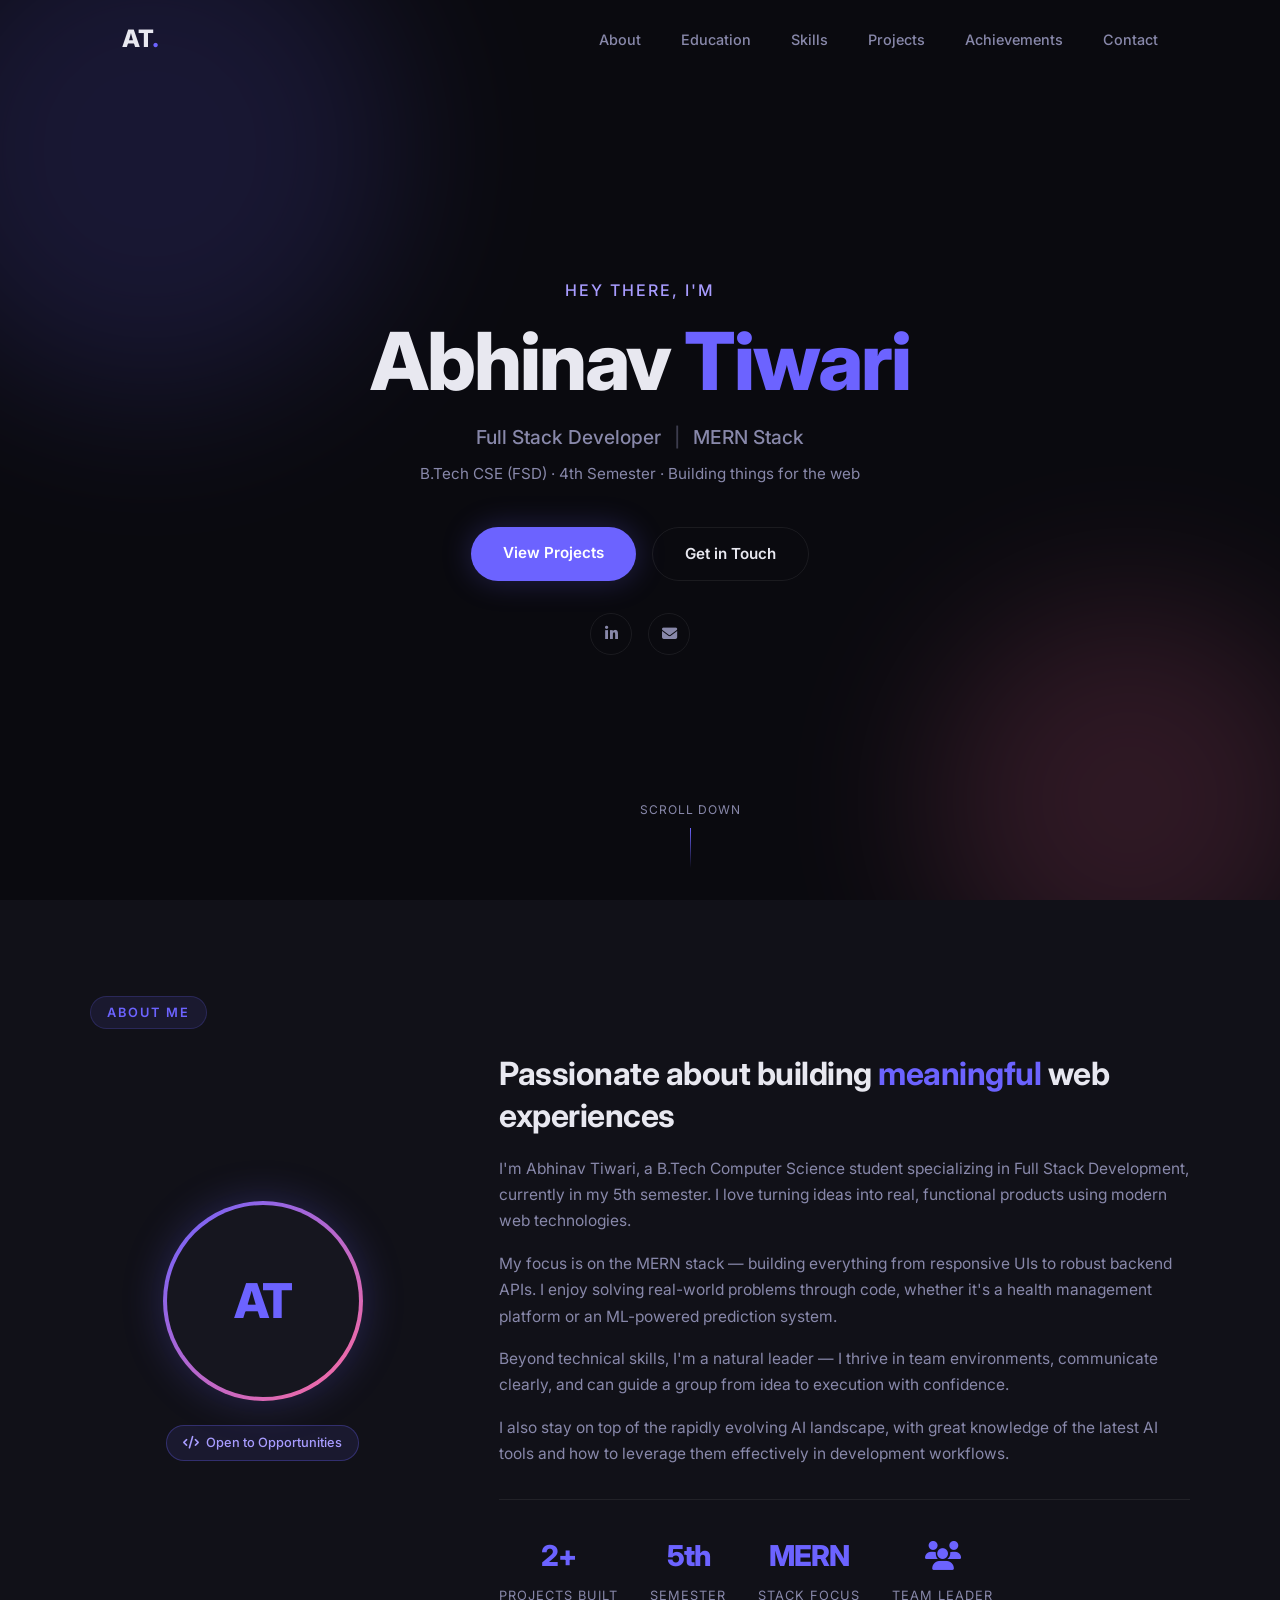
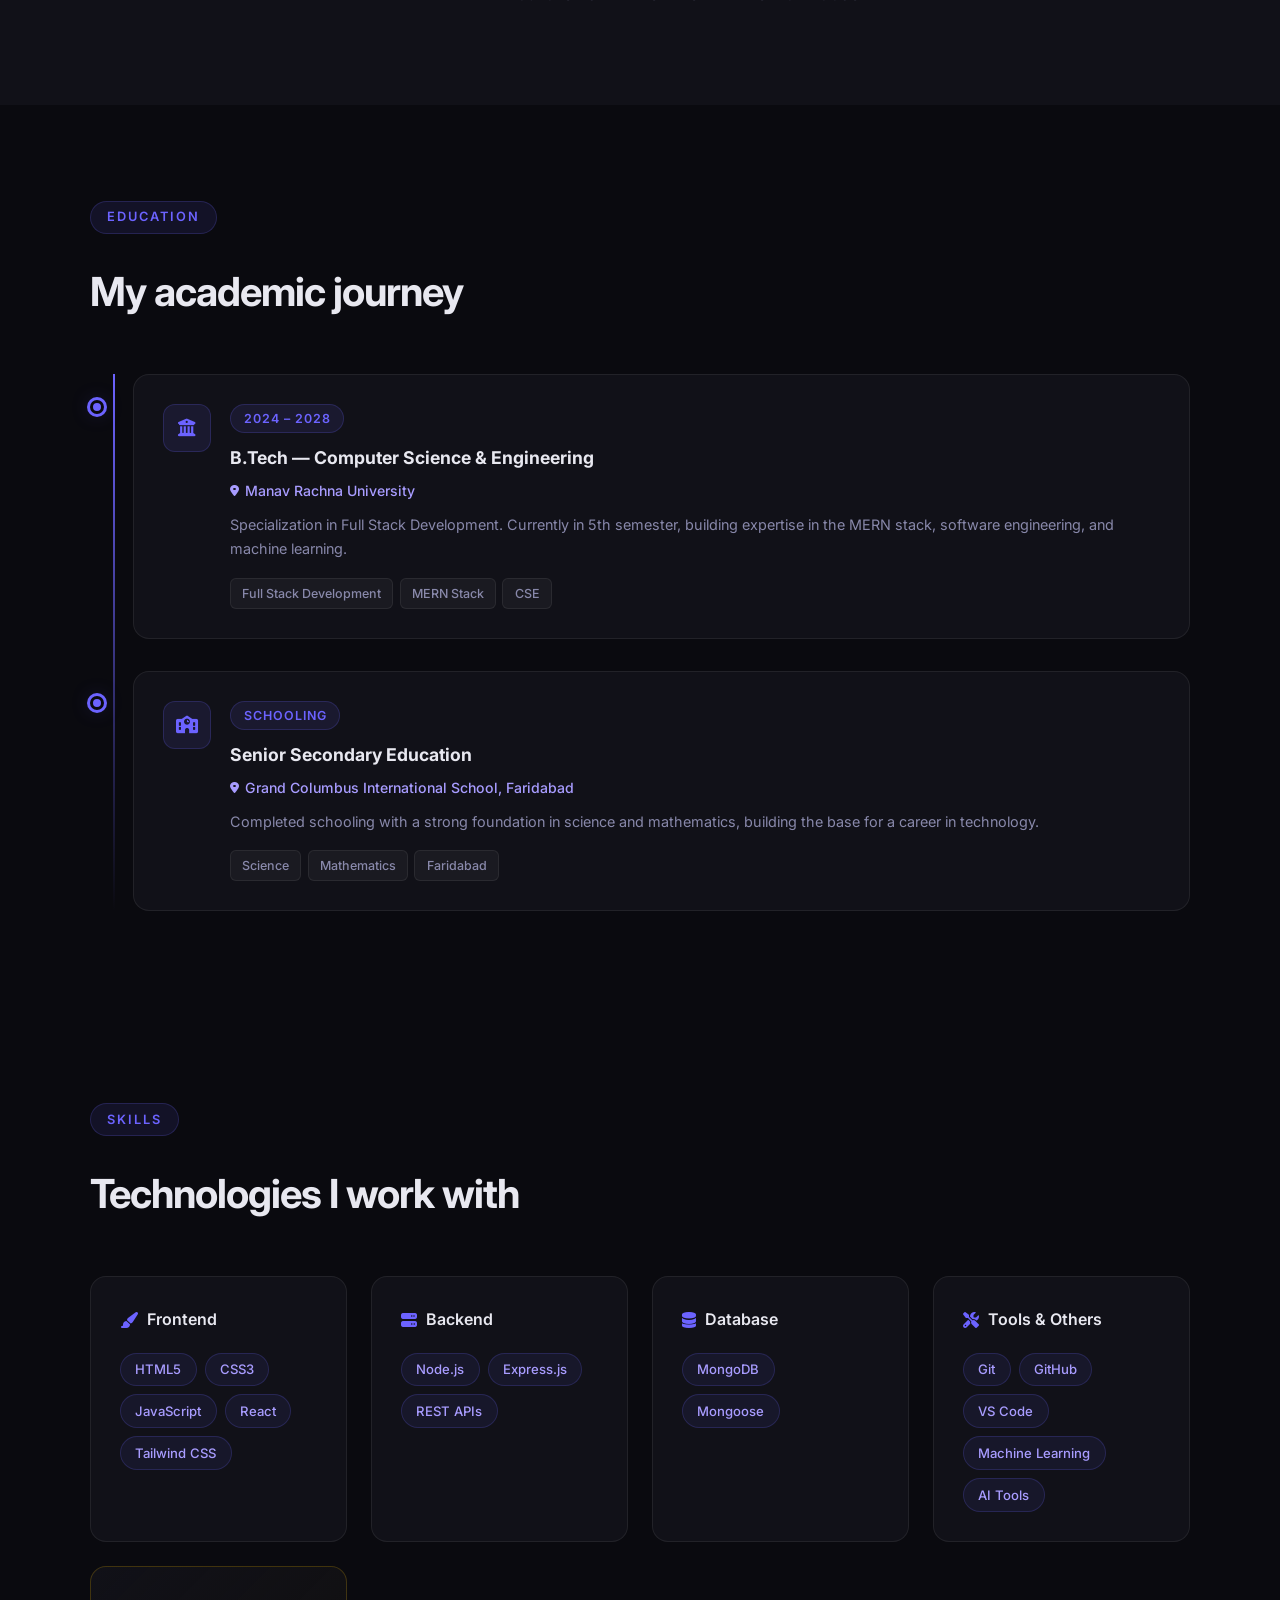
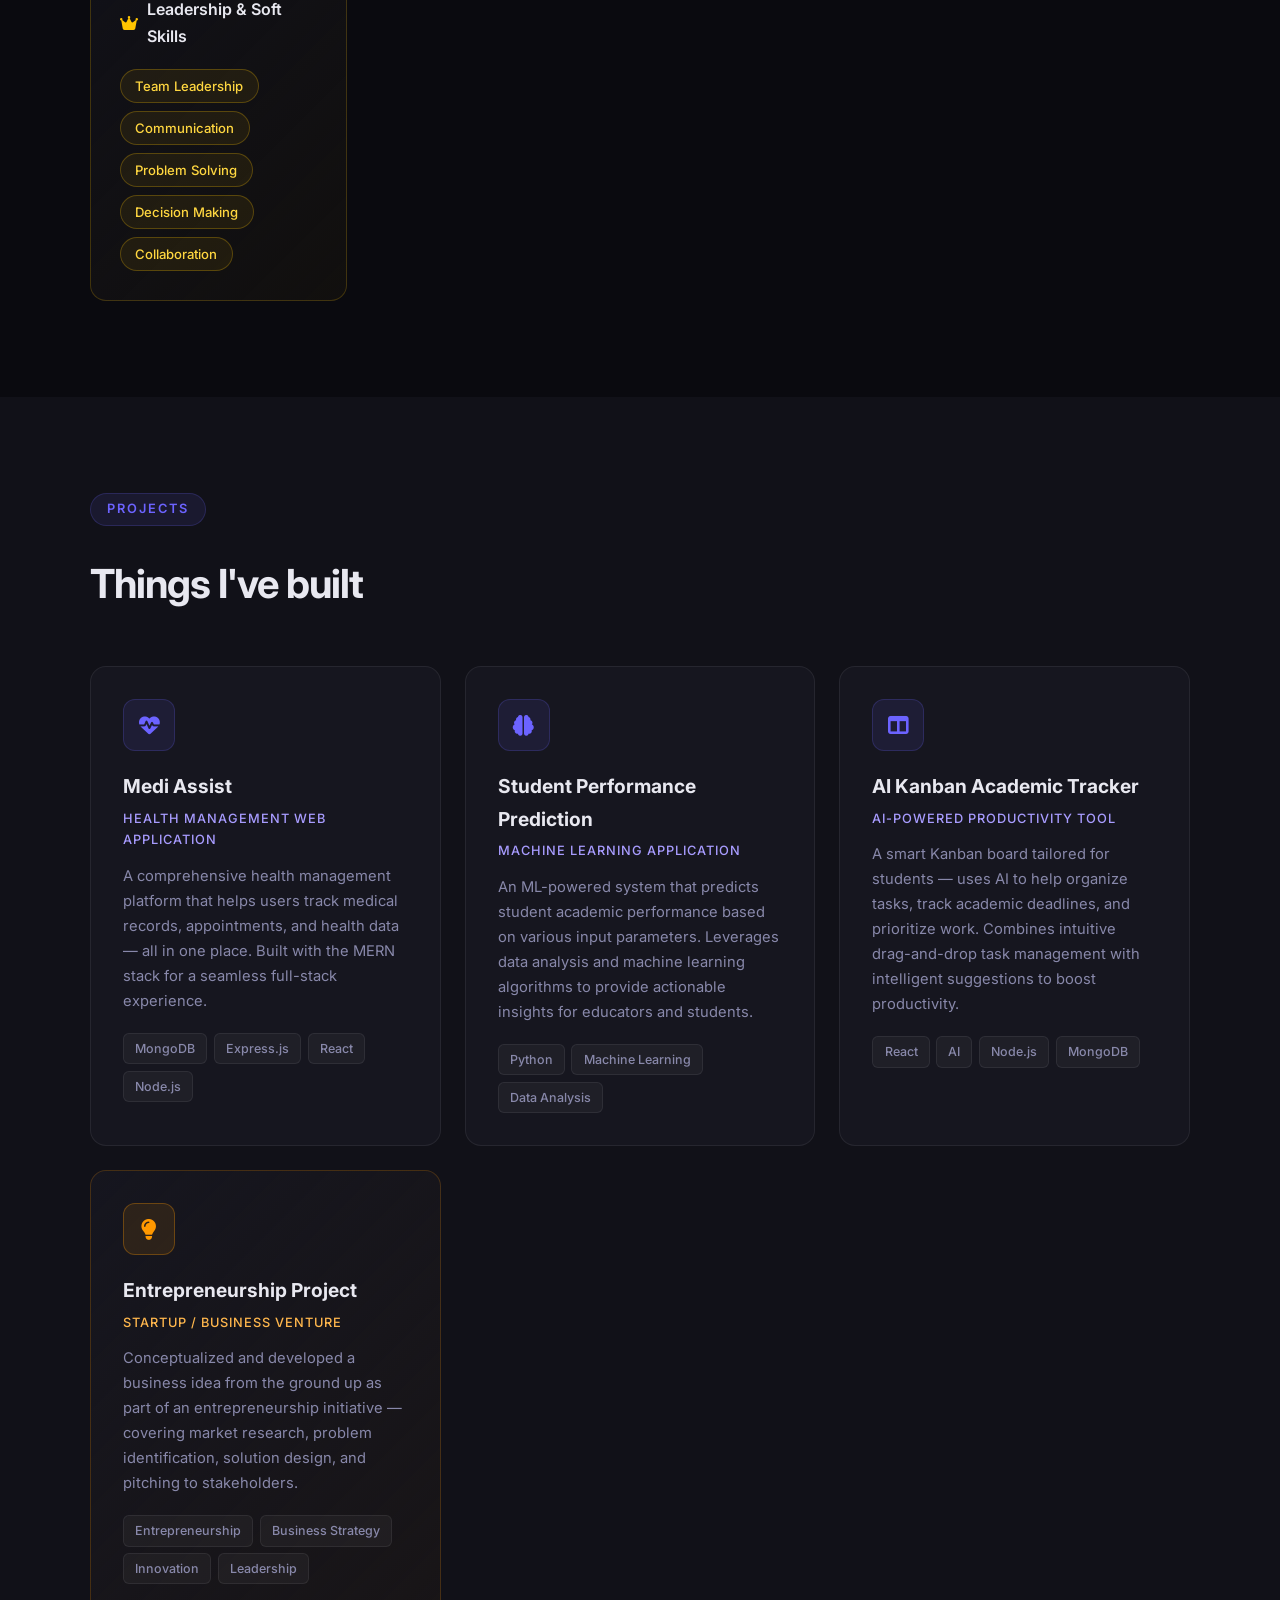
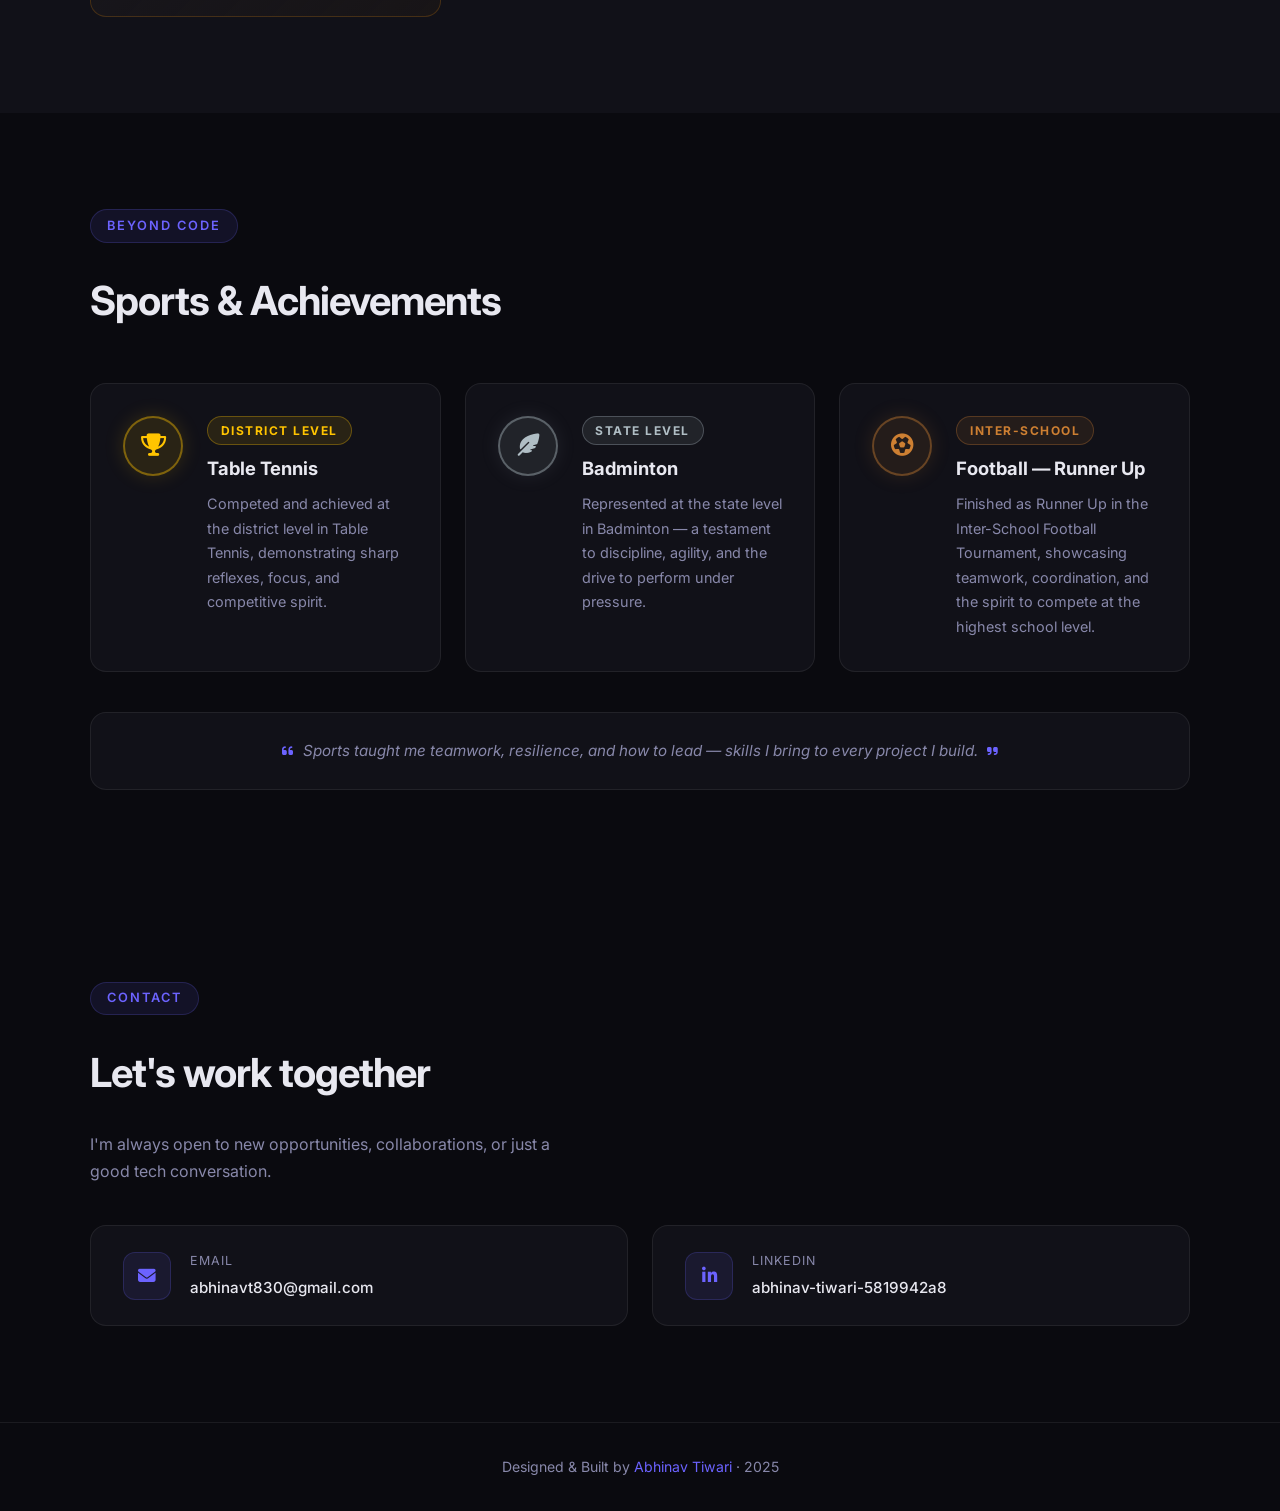
==== commit 1a05ace9: "Add AI tools knowledge" ====
--- a/portfolio/index.html
+++ b/portfolio/index.html
@@ -38,7 +38,7 @@
       <p class="hero-greeting">Hey there, I'm</p>
       <h1 class="hero-name">Abhinav <span class="accent">Tiwari</span></h1>
       <p class="hero-role">Full Stack Developer <span class="divider">|</span> MERN Stack</p>
-      <p class="hero-sub">B.Tech CSE (FSD) · 5th Semester · Building things for the web</p>
+      <p class="hero-sub">B.Tech CSE (FSD) · 4th Semester · Building things for the web</p>
       <div class="hero-cta">
         <a href="#projects" class="btn btn-primary">View Projects</a>
         <a href="#contact" class="btn btn-outline">Get in Touch</a>
@@ -73,7 +73,7 @@
           <h2>Passionate about building <span class="accent">meaningful</span> web experiences</h2>
           <p>
             I'm Abhinav Tiwari, a B.Tech Computer Science student specializing in Full Stack Development,
-            currently in my 5th Semester. I love turning ideas into real, functional products using modern
+            currently in my 5th semester. I love turning ideas into real, functional products using modern
             web technologies.
           </p>
           <p>
@@ -85,6 +85,10 @@
             Beyond technical skills, I'm a natural leader — I thrive in team environments, communicate
             clearly, and can guide a group from idea to execution with confidence.
           </p>
+          <p>
+            I also stay on top of the rapidly evolving AI landscape, with great knowledge of the latest
+            AI tools and how to leverage them effectively in development workflows.
+          </p>
           <div class="about-stats">
             <div class="stat">
               <span class="stat-num">2+</span>
@@ -123,7 +127,7 @@
               <span class="timeline-year">2024 – 2028</span>
               <h3>B.Tech — Computer Science & Engineering</h3>
               <p class="timeline-place"><i class="fas fa-map-marker-alt"></i> Manav Rachna University</p>
-              <p class="timeline-desc">Specialization in Full Stack Development. Currently in 5th Semester, building expertise in the MERN stack, software engineering, and machine learning.</p>
+              <p class="timeline-desc">Specialization in Full Stack Development. Currently in 5th semester, building expertise in the MERN stack, software engineering, and machine learning.</p>
               <div class="timeline-tags">
                 <span>Full Stack Development</span>
                 <span>MERN Stack</span>
@@ -193,6 +197,7 @@
             <span class="pill">GitHub</span>
             <span class="pill">VS Code</span>
             <span class="pill">Machine Learning</span>
+            <span class="pill">AI Tools</span>
           </div>
         </div>
         <div class="skill-category leadership-card">
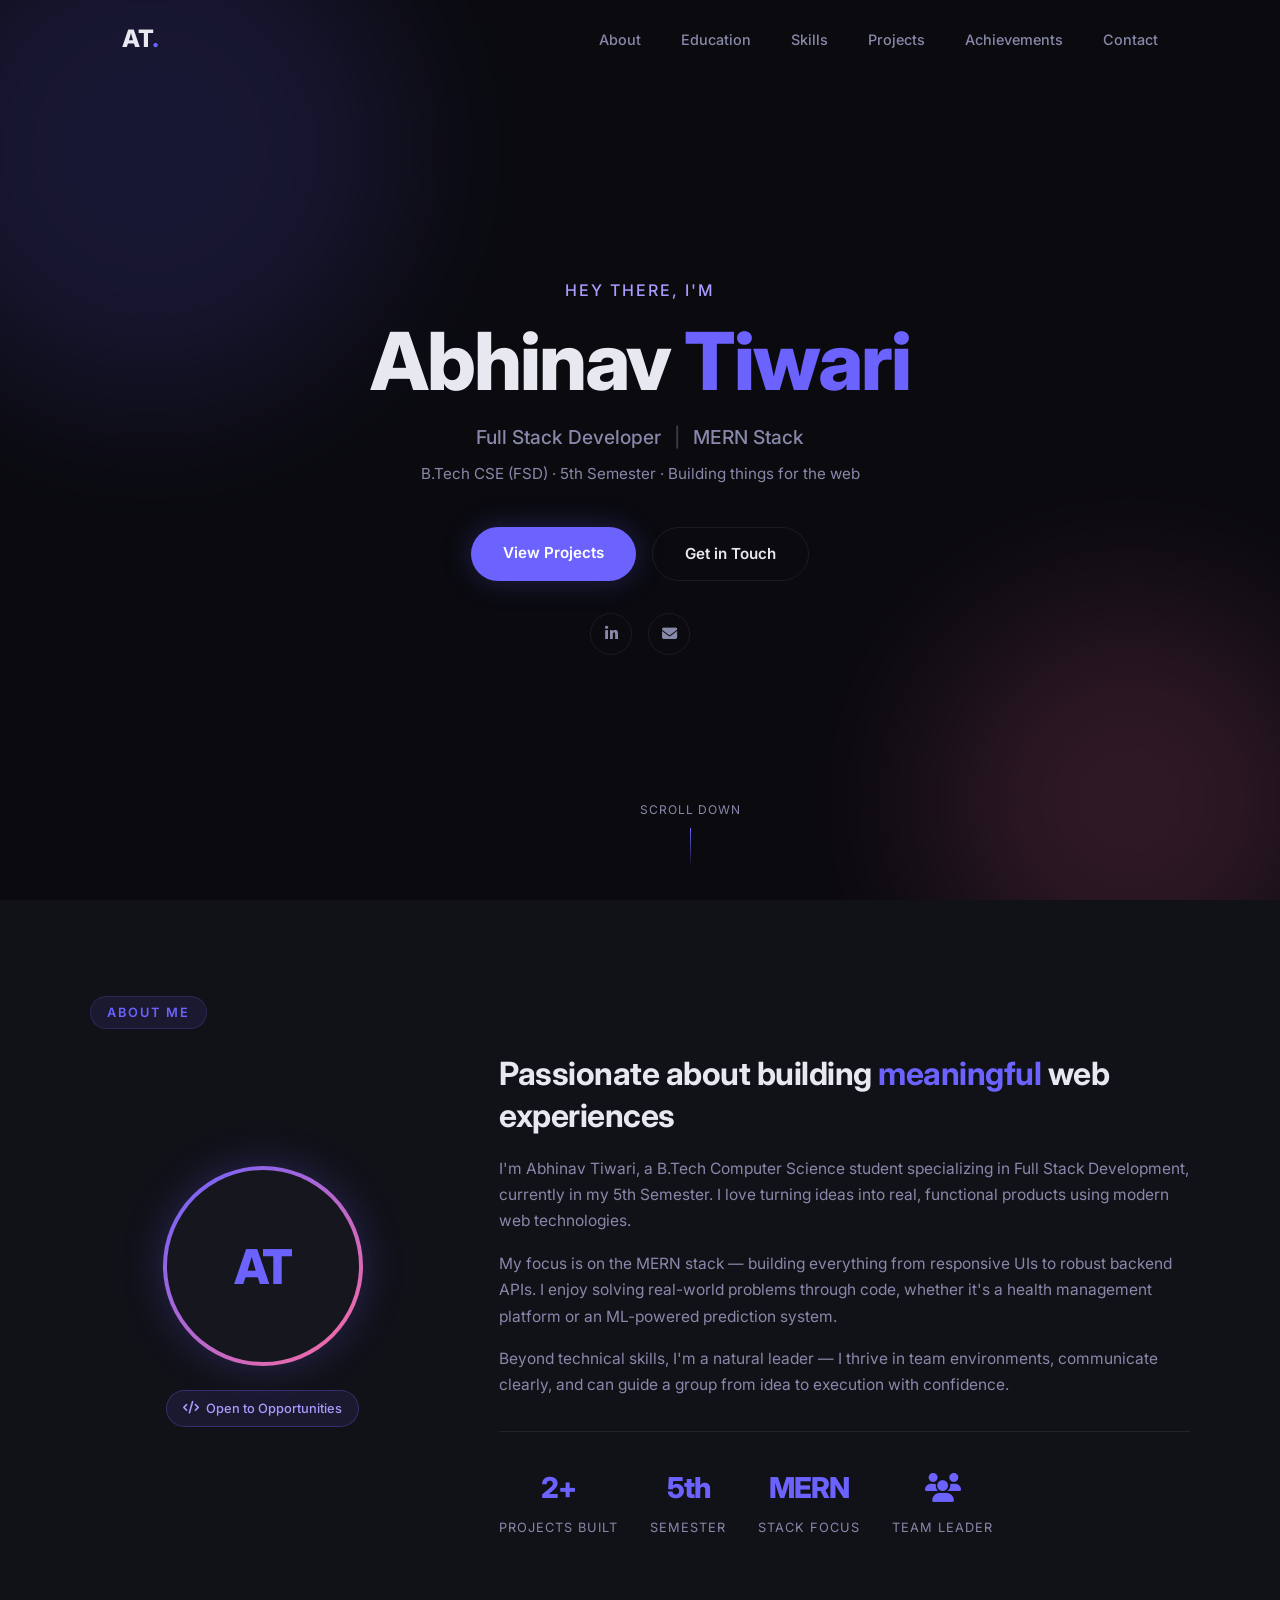
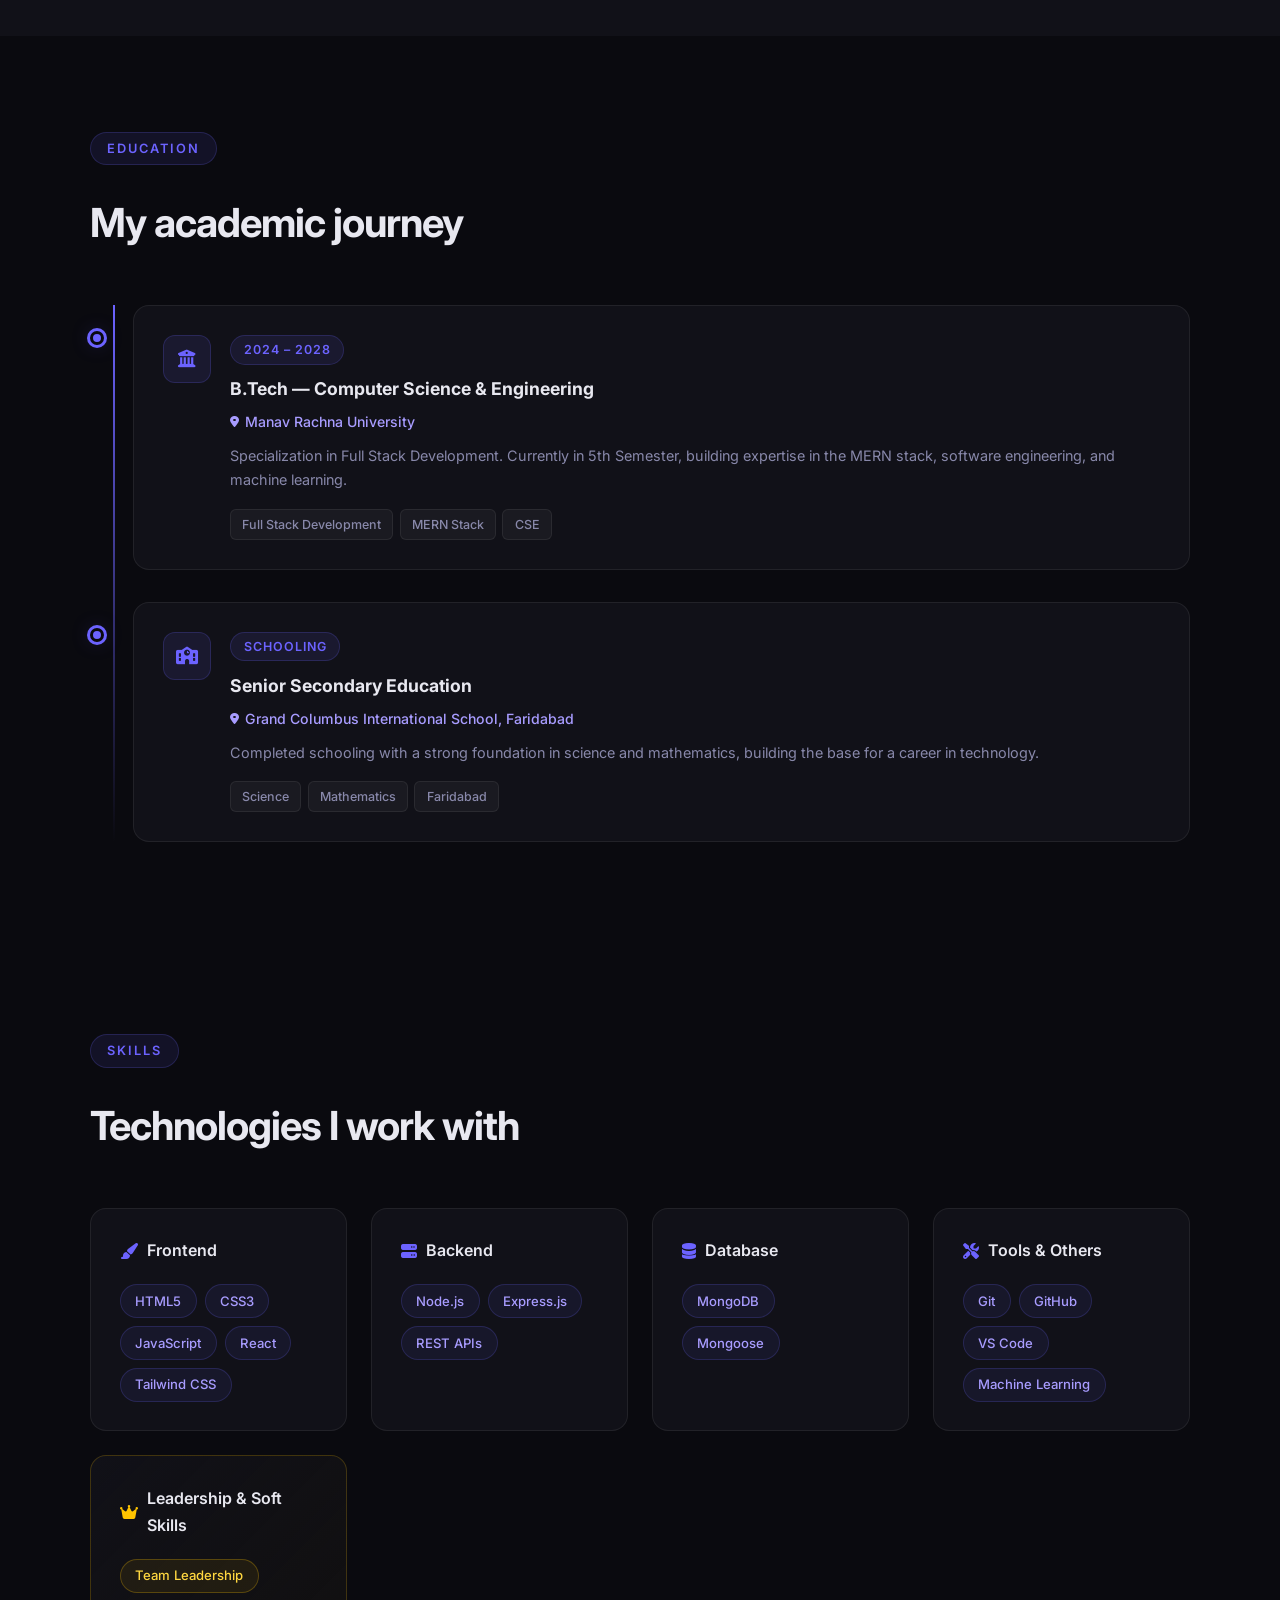
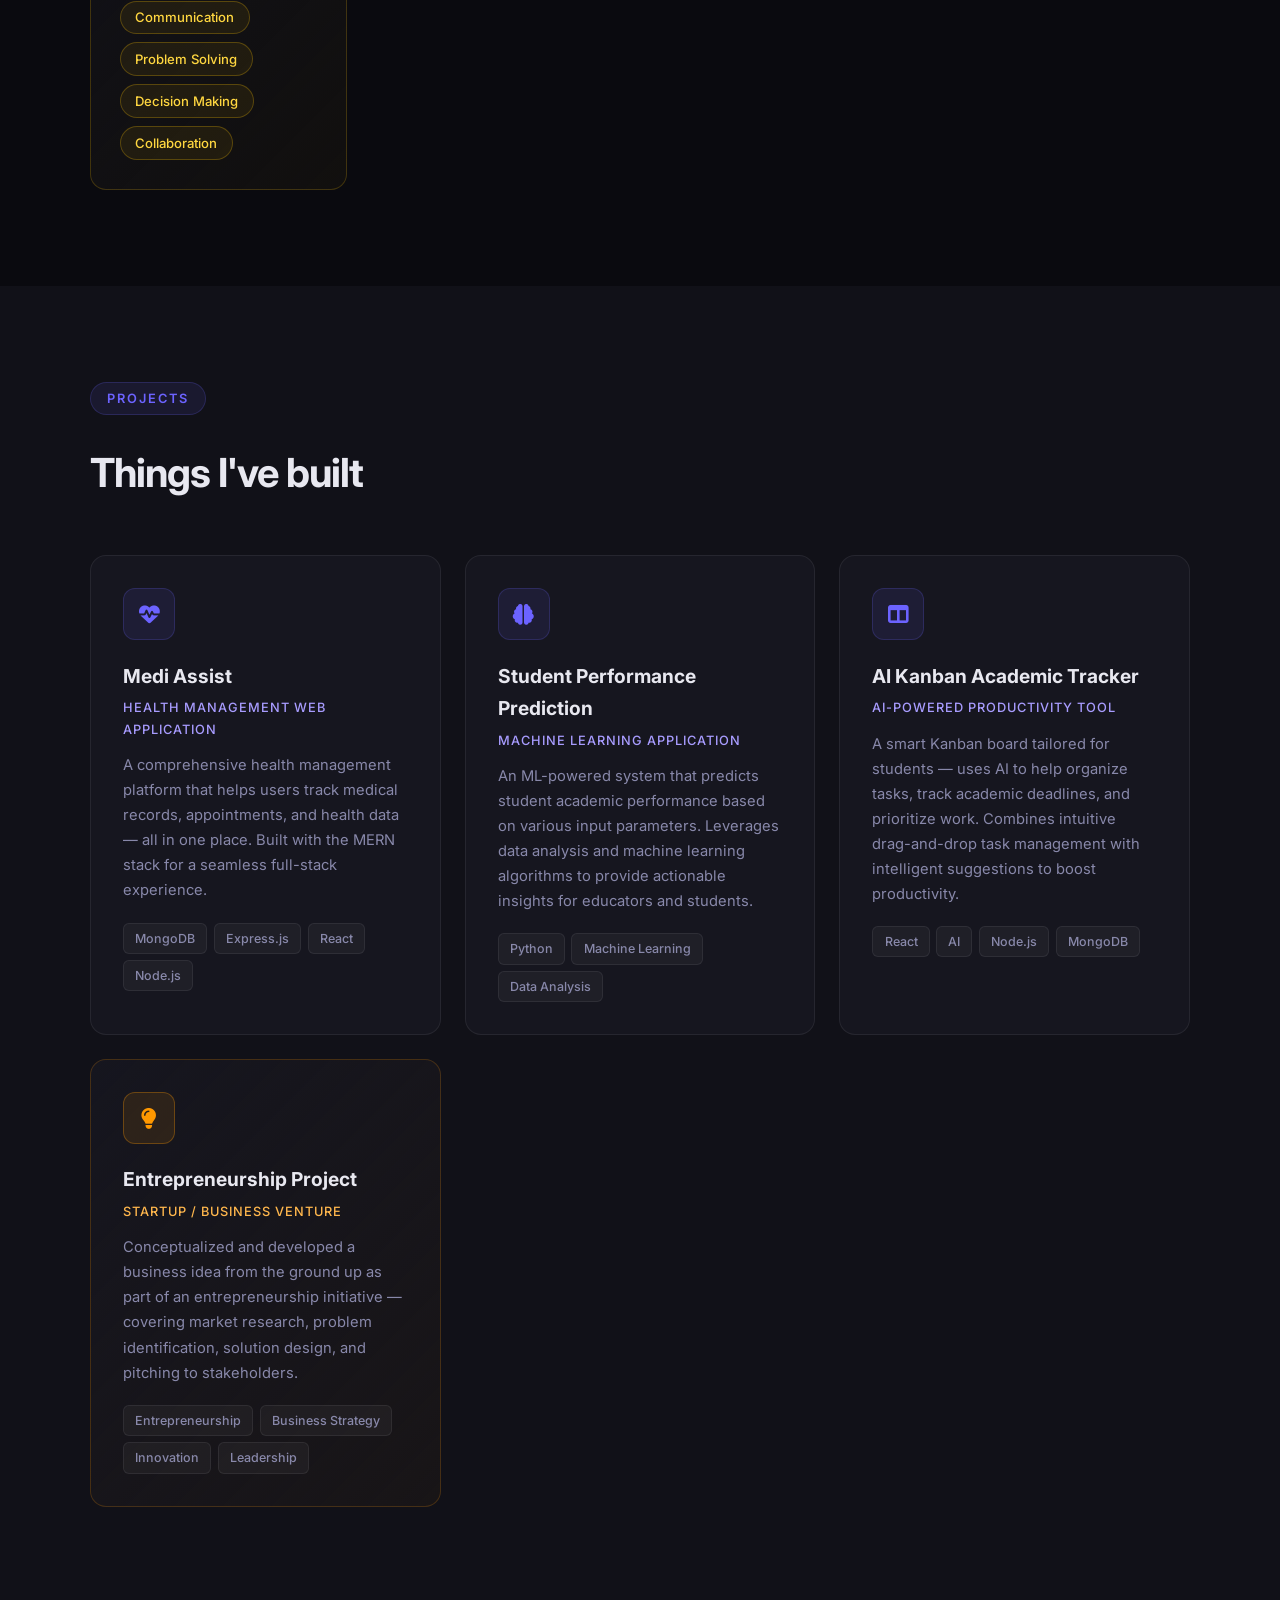
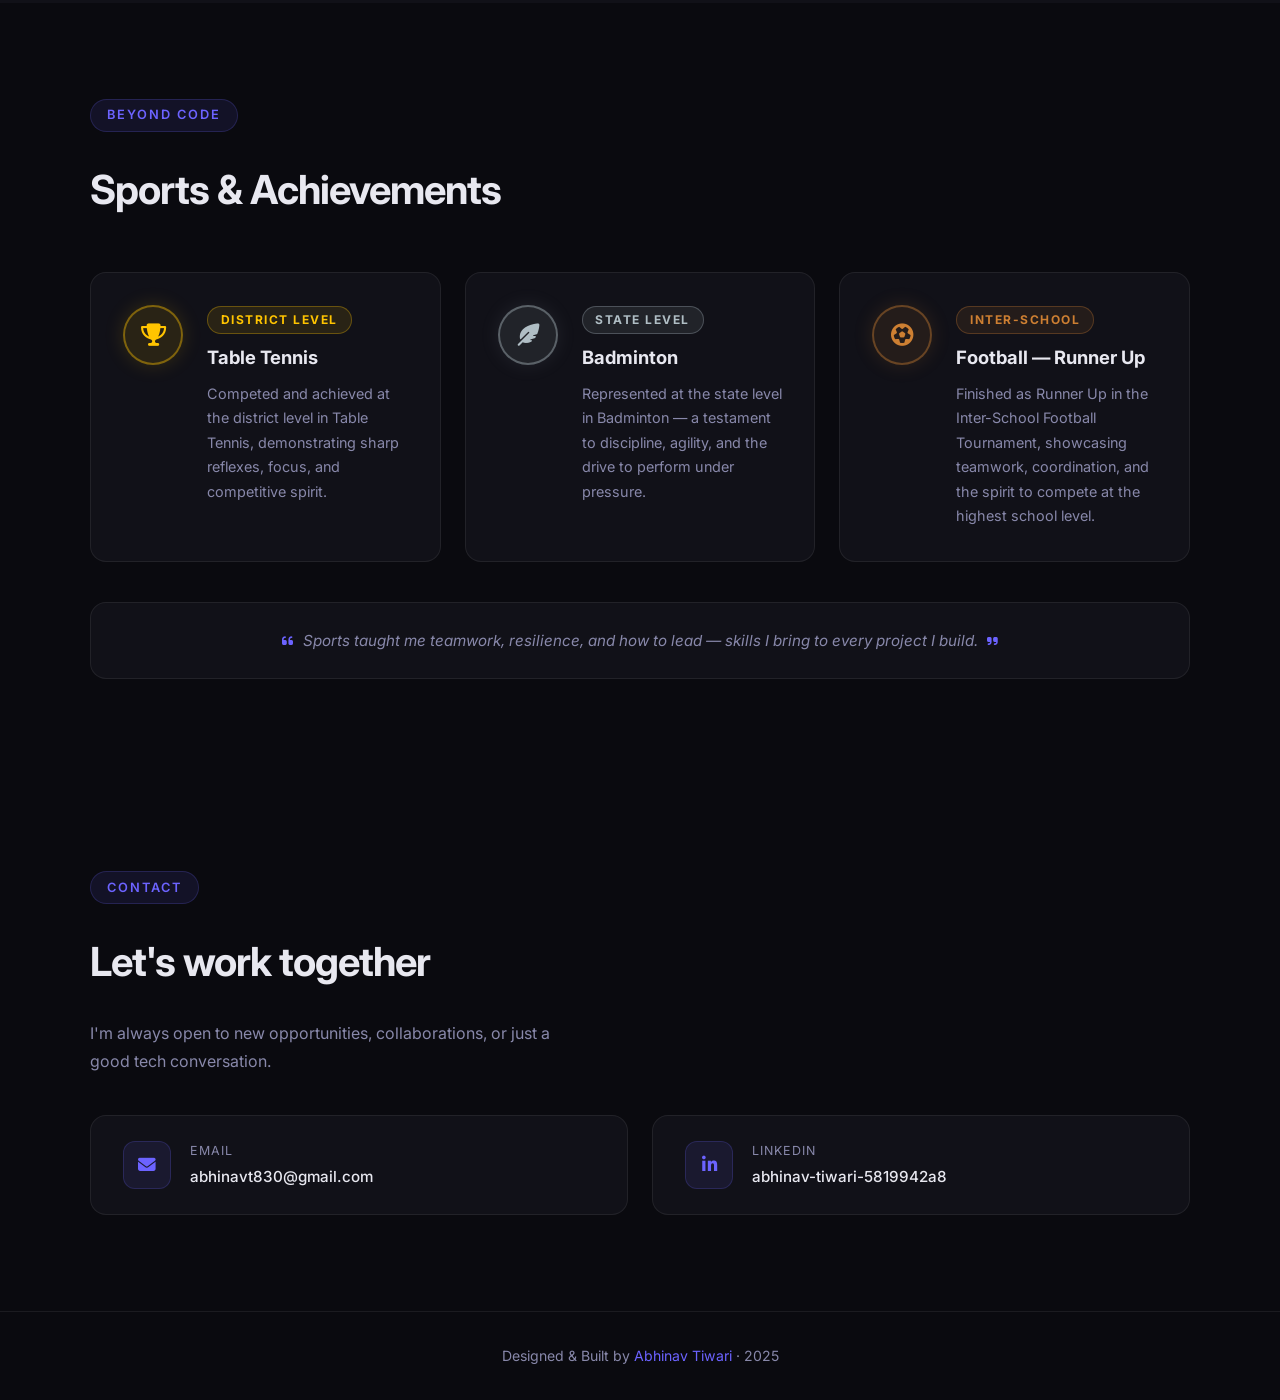
==== commit c5b8b17b: "Fix semester to 5th - sync all files" ====
--- a/portfolio/index.html
+++ b/portfolio/index.html
@@ -38,7 +38,7 @@
       <p class="hero-greeting">Hey there, I'm</p>
       <h1 class="hero-name">Abhinav <span class="accent">Tiwari</span></h1>
       <p class="hero-role">Full Stack Developer <span class="divider">|</span> MERN Stack</p>
-      <p class="hero-sub">B.Tech CSE (FSD) · 4th Semester · Building things for the web</p>
+      <p class="hero-sub">B.Tech CSE (FSD) · 5th Semester · Building things for the web</p>
       <div class="hero-cta">
         <a href="#projects" class="btn btn-primary">View Projects</a>
         <a href="#contact" class="btn btn-outline">Get in Touch</a>
@@ -73,7 +73,7 @@
           <h2>Passionate about building <span class="accent">meaningful</span> web experiences</h2>
           <p>
             I'm Abhinav Tiwari, a B.Tech Computer Science student specializing in Full Stack Development,
-            currently in my 5th semester. I love turning ideas into real, functional products using modern
+            currently in my 5th Semester. I love turning ideas into real, functional products using modern
             web technologies.
           </p>
           <p>
@@ -85,10 +85,6 @@
             Beyond technical skills, I'm a natural leader — I thrive in team environments, communicate
             clearly, and can guide a group from idea to execution with confidence.
           </p>
-          <p>
-            I also stay on top of the rapidly evolving AI landscape, with great knowledge of the latest
-            AI tools and how to leverage them effectively in development workflows.
-          </p>
           <div class="about-stats">
             <div class="stat">
               <span class="stat-num">2+</span>
@@ -127,7 +123,7 @@
               <span class="timeline-year">2024 – 2028</span>
               <h3>B.Tech — Computer Science & Engineering</h3>
               <p class="timeline-place"><i class="fas fa-map-marker-alt"></i> Manav Rachna University</p>
-              <p class="timeline-desc">Specialization in Full Stack Development. Currently in 5th semester, building expertise in the MERN stack, software engineering, and machine learning.</p>
+              <p class="timeline-desc">Specialization in Full Stack Development. Currently in 5th Semester, building expertise in the MERN stack, software engineering, and machine learning.</p>
               <div class="timeline-tags">
                 <span>Full Stack Development</span>
                 <span>MERN Stack</span>
@@ -197,7 +193,6 @@
             <span class="pill">GitHub</span>
             <span class="pill">VS Code</span>
             <span class="pill">Machine Learning</span>
-            <span class="pill">AI Tools</span>
           </div>
         </div>
         <div class="skill-category leadership-card">
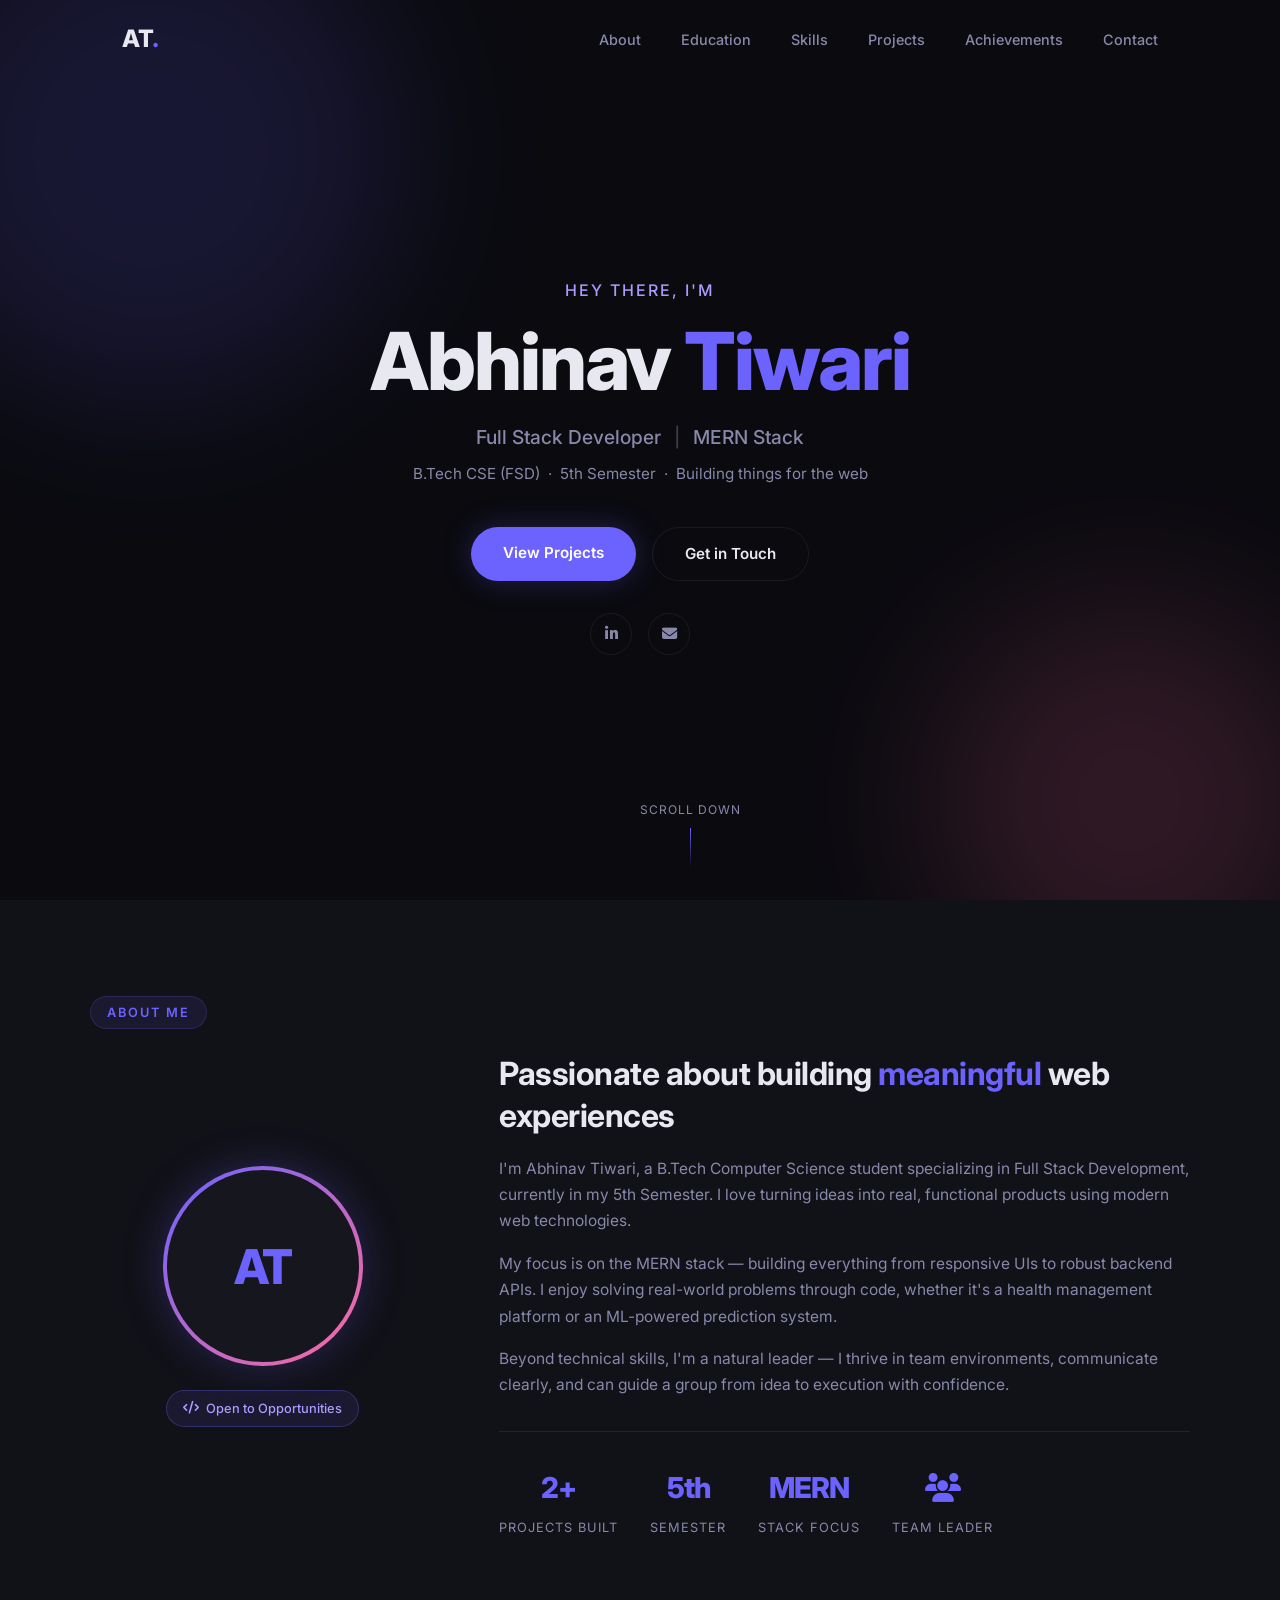
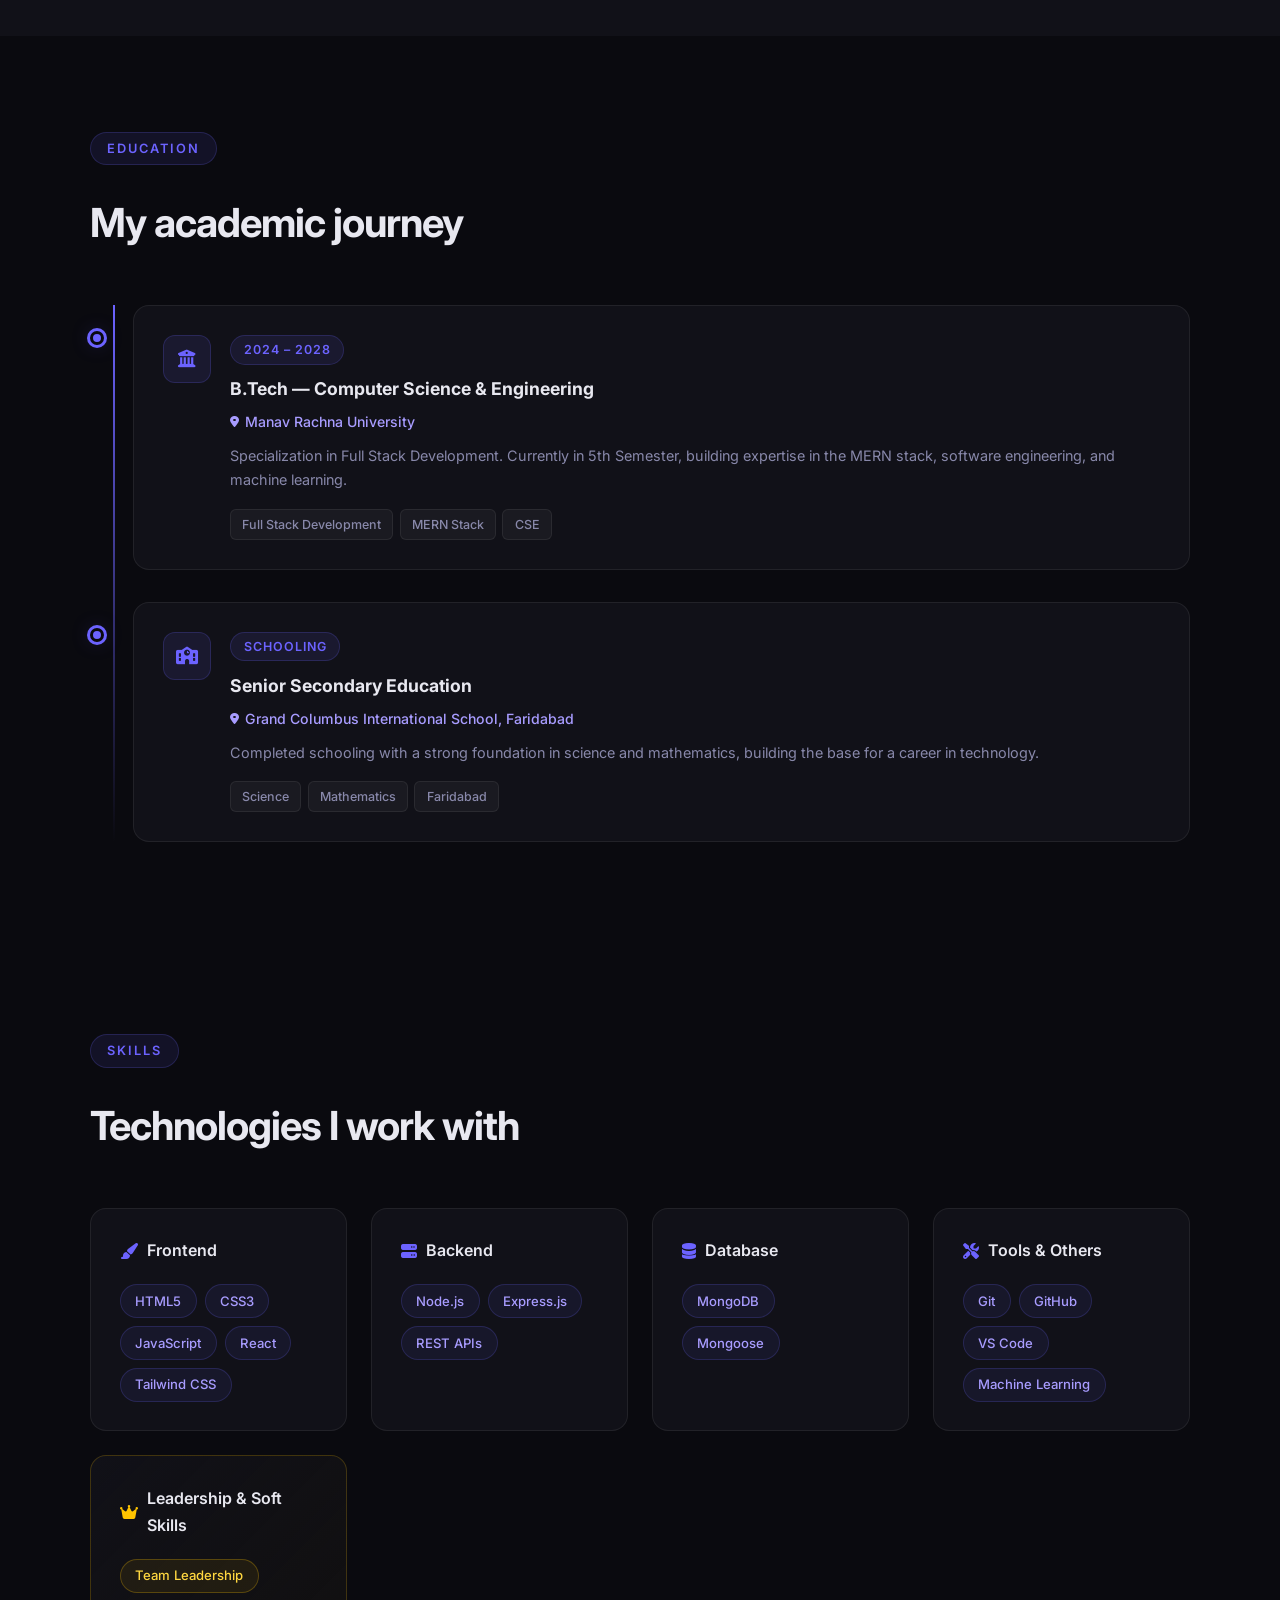
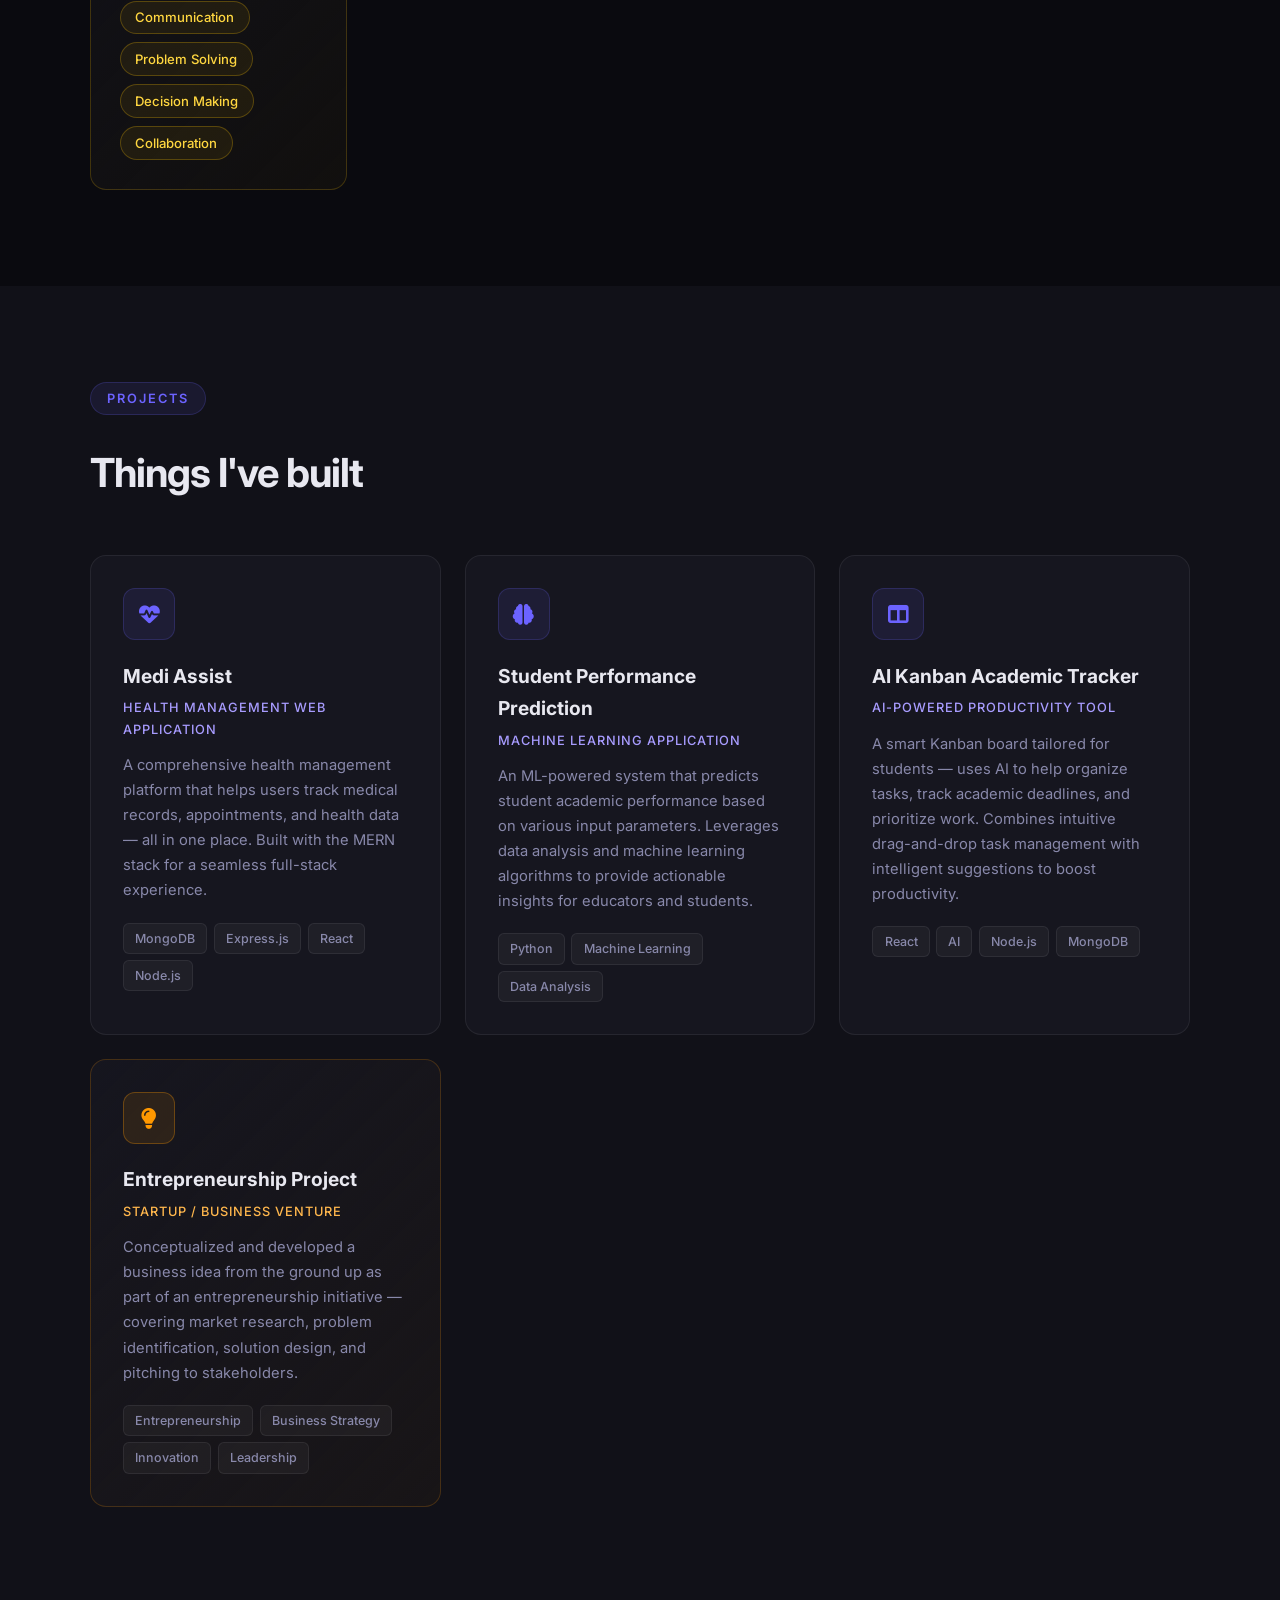
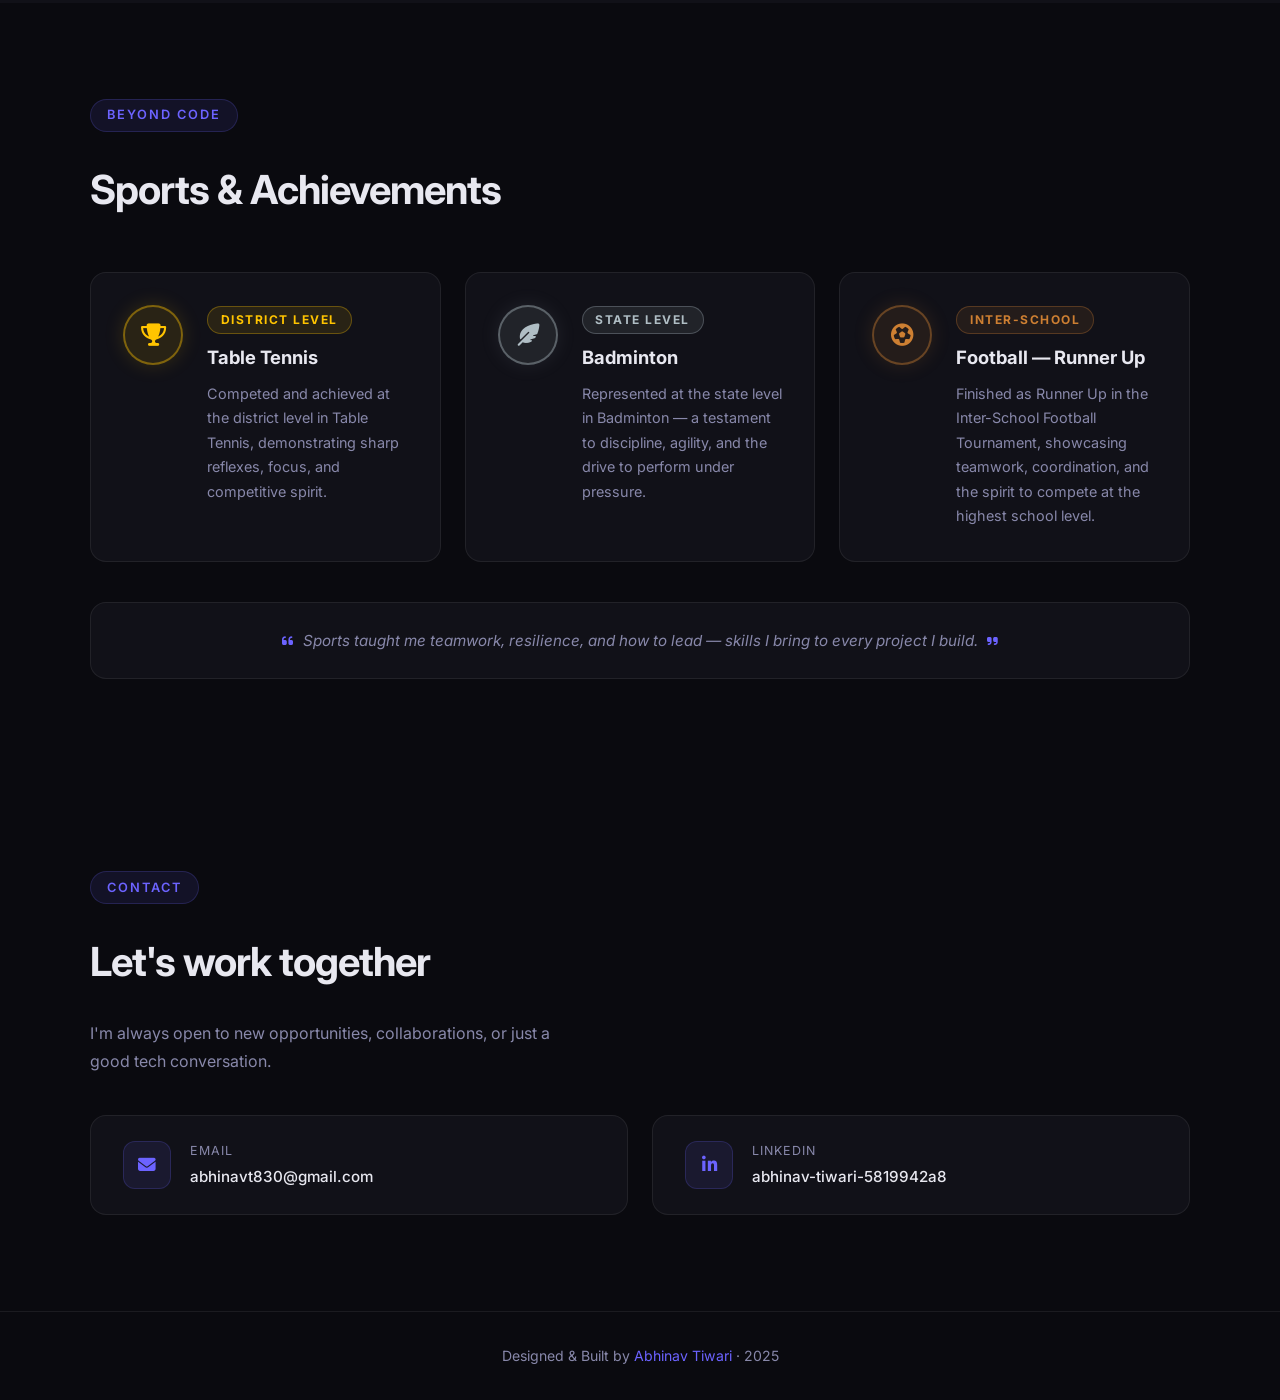
==== commit 1dfe311b: "Force update hero subtitle to 5th semester" ====
--- a/portfolio/index.html
+++ b/portfolio/index.html
@@ -38,7 +38,7 @@
       <p class="hero-greeting">Hey there, I'm</p>
       <h1 class="hero-name">Abhinav <span class="accent">Tiwari</span></h1>
       <p class="hero-role">Full Stack Developer <span class="divider">|</span> MERN Stack</p>
-      <p class="hero-sub">B.Tech CSE (FSD) · 5th Semester · Building things for the web</p>
+      <p class="hero-sub">B.Tech CSE (FSD) &nbsp;·&nbsp; 5th Semester &nbsp;·&nbsp; Building things for the web</p>
       <div class="hero-cta">
         <a href="#projects" class="btn btn-primary">View Projects</a>
         <a href="#contact" class="btn btn-outline">Get in Touch</a>
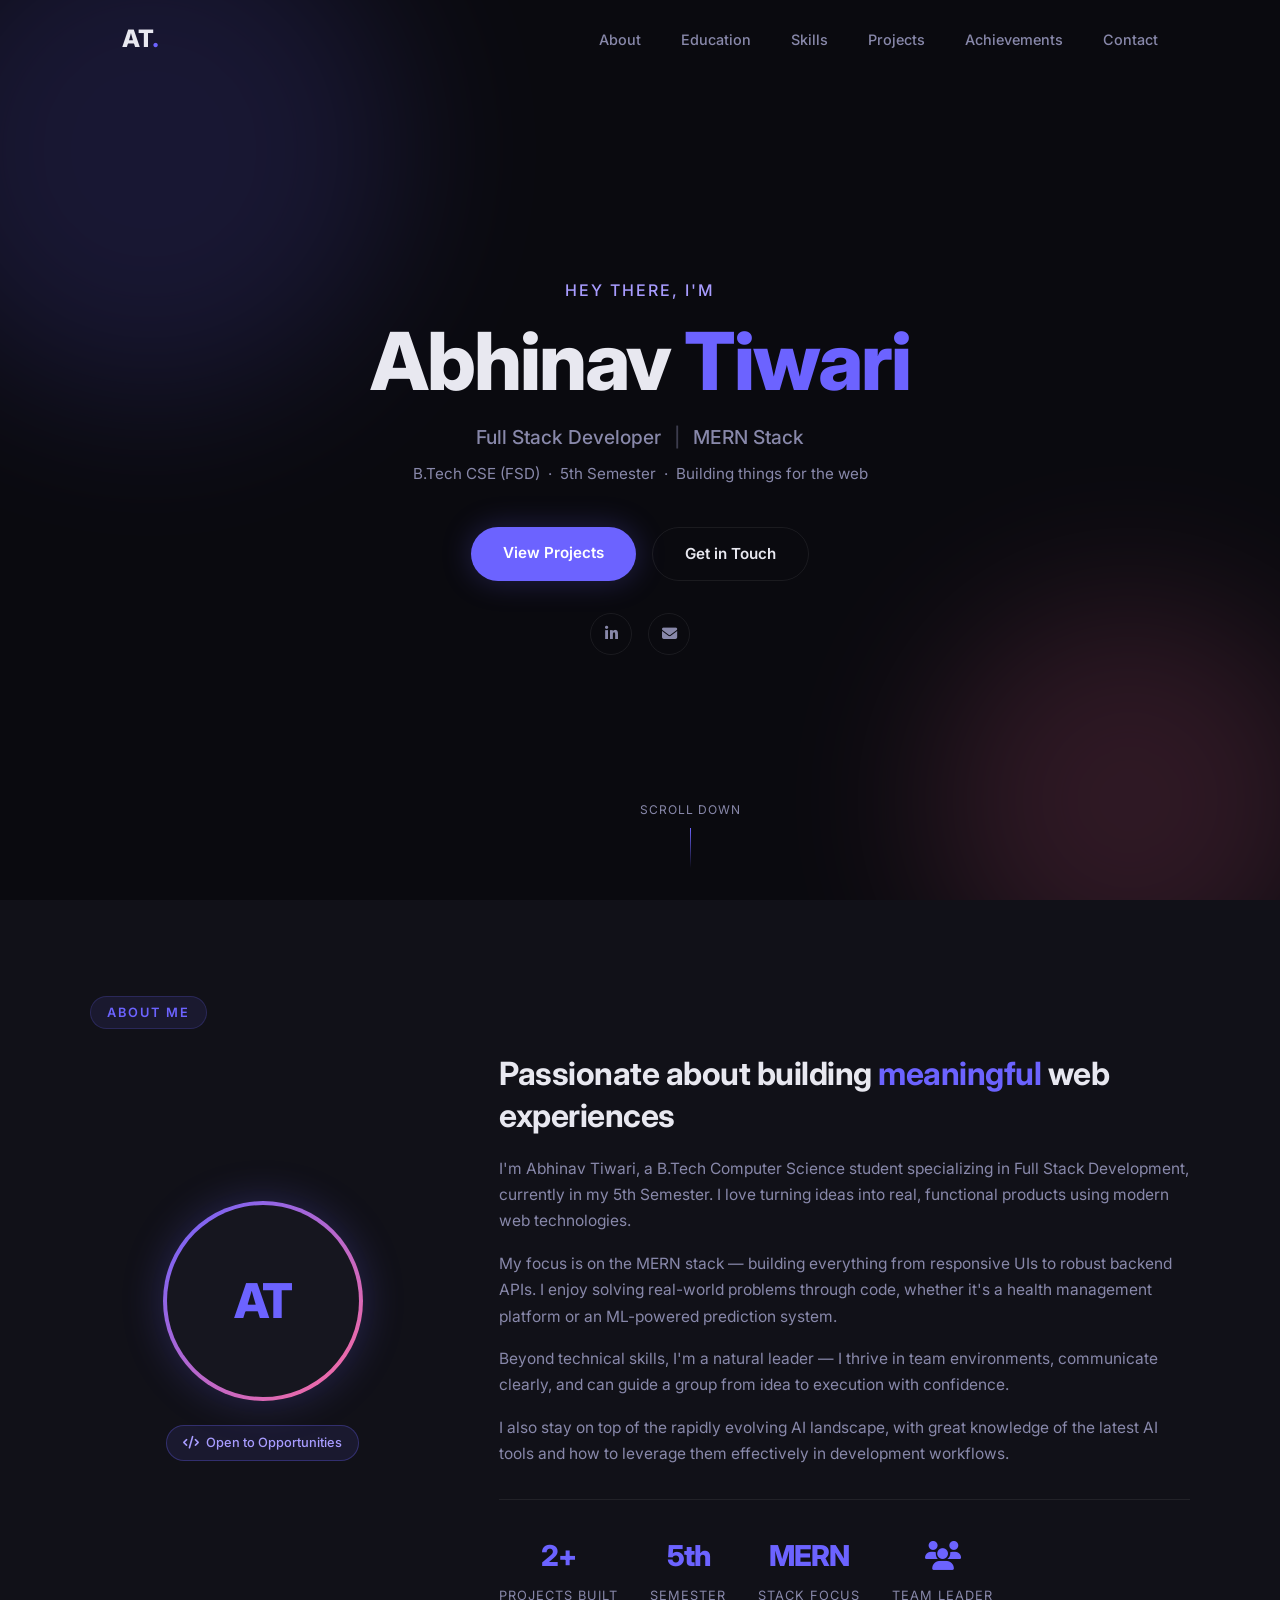
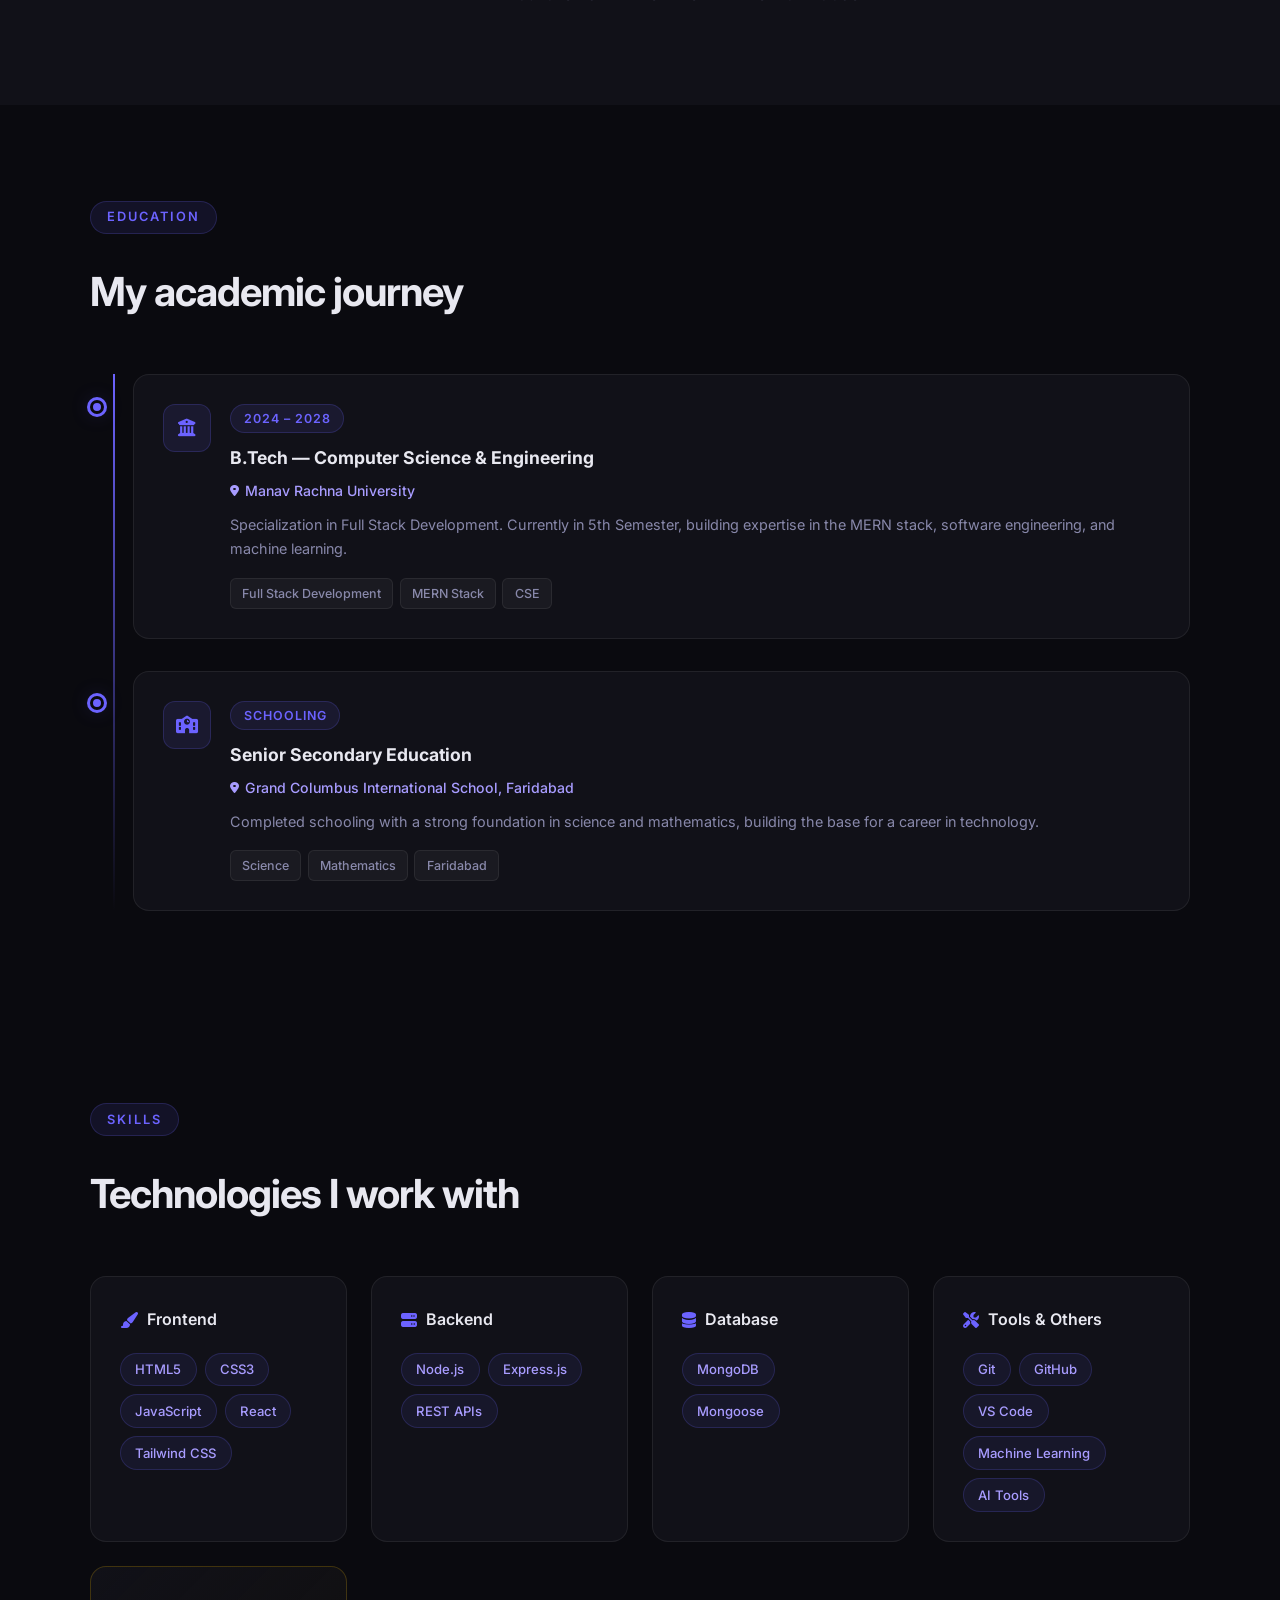
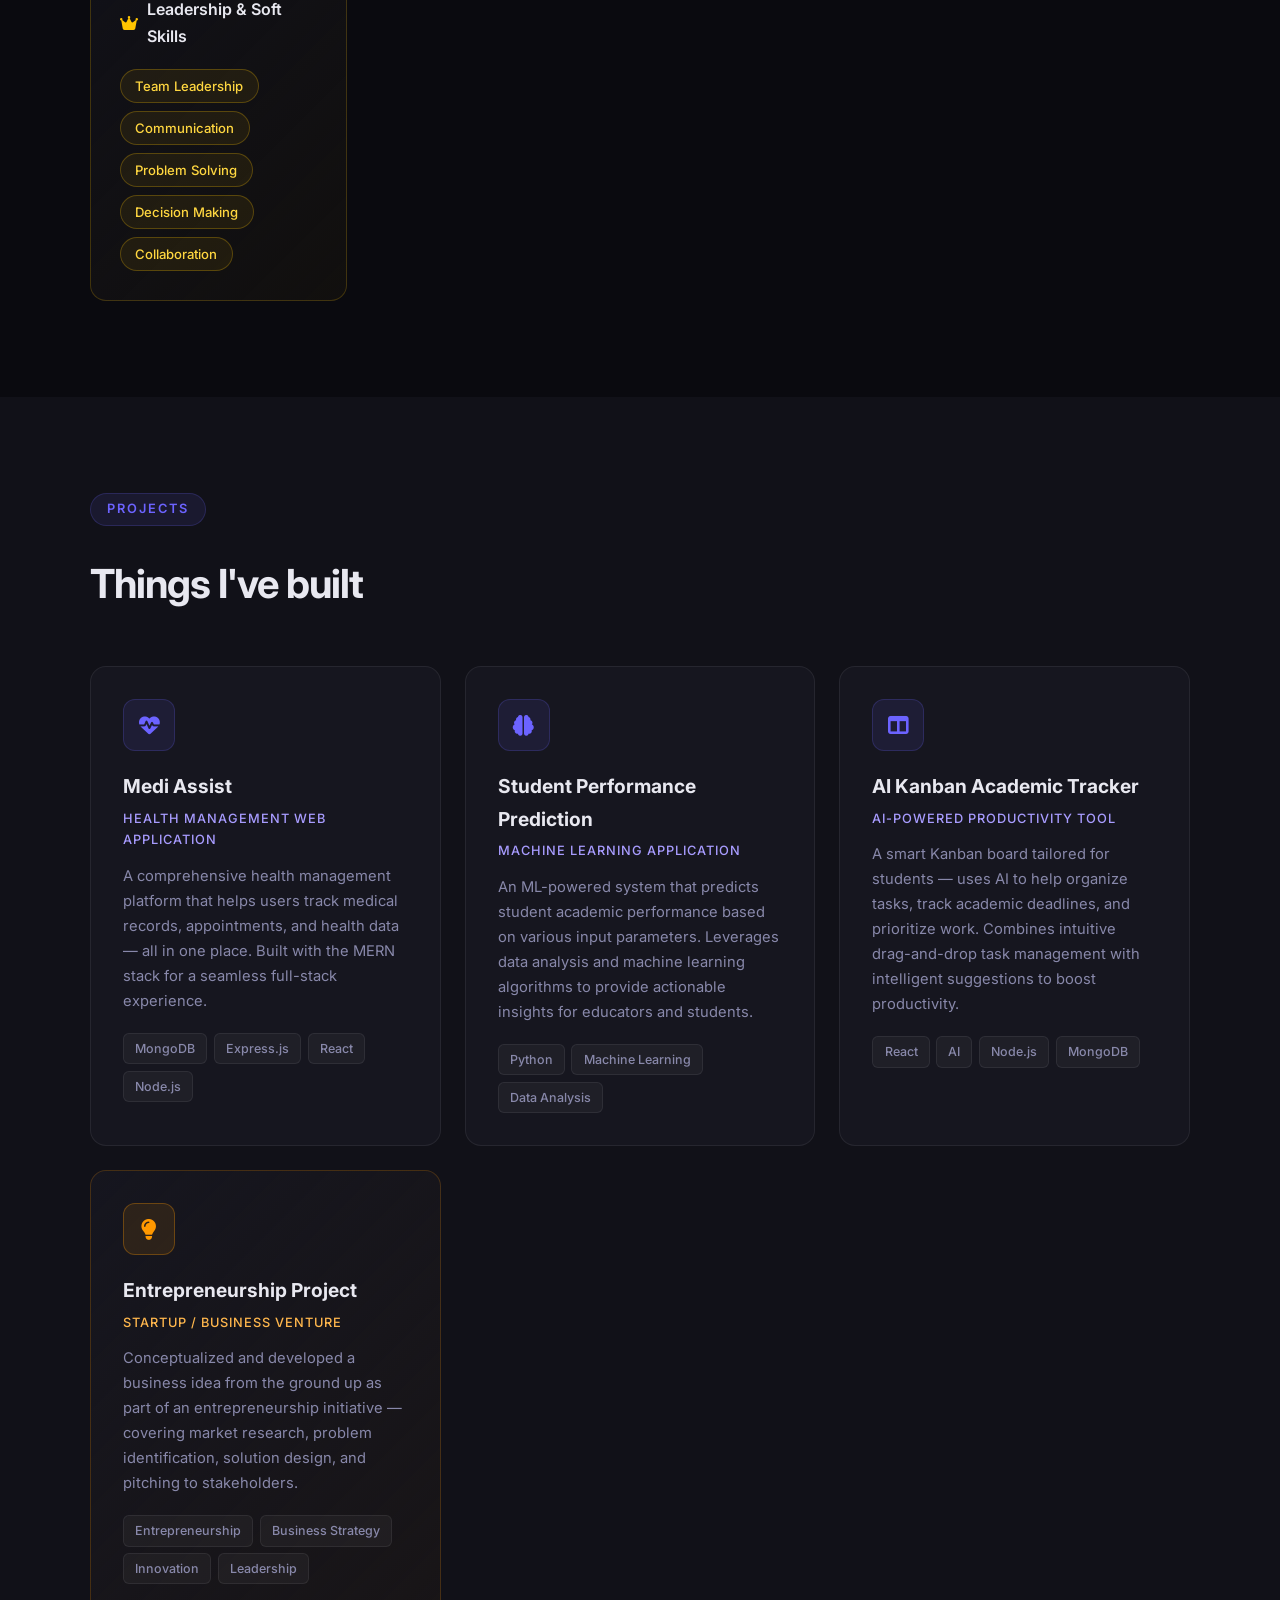
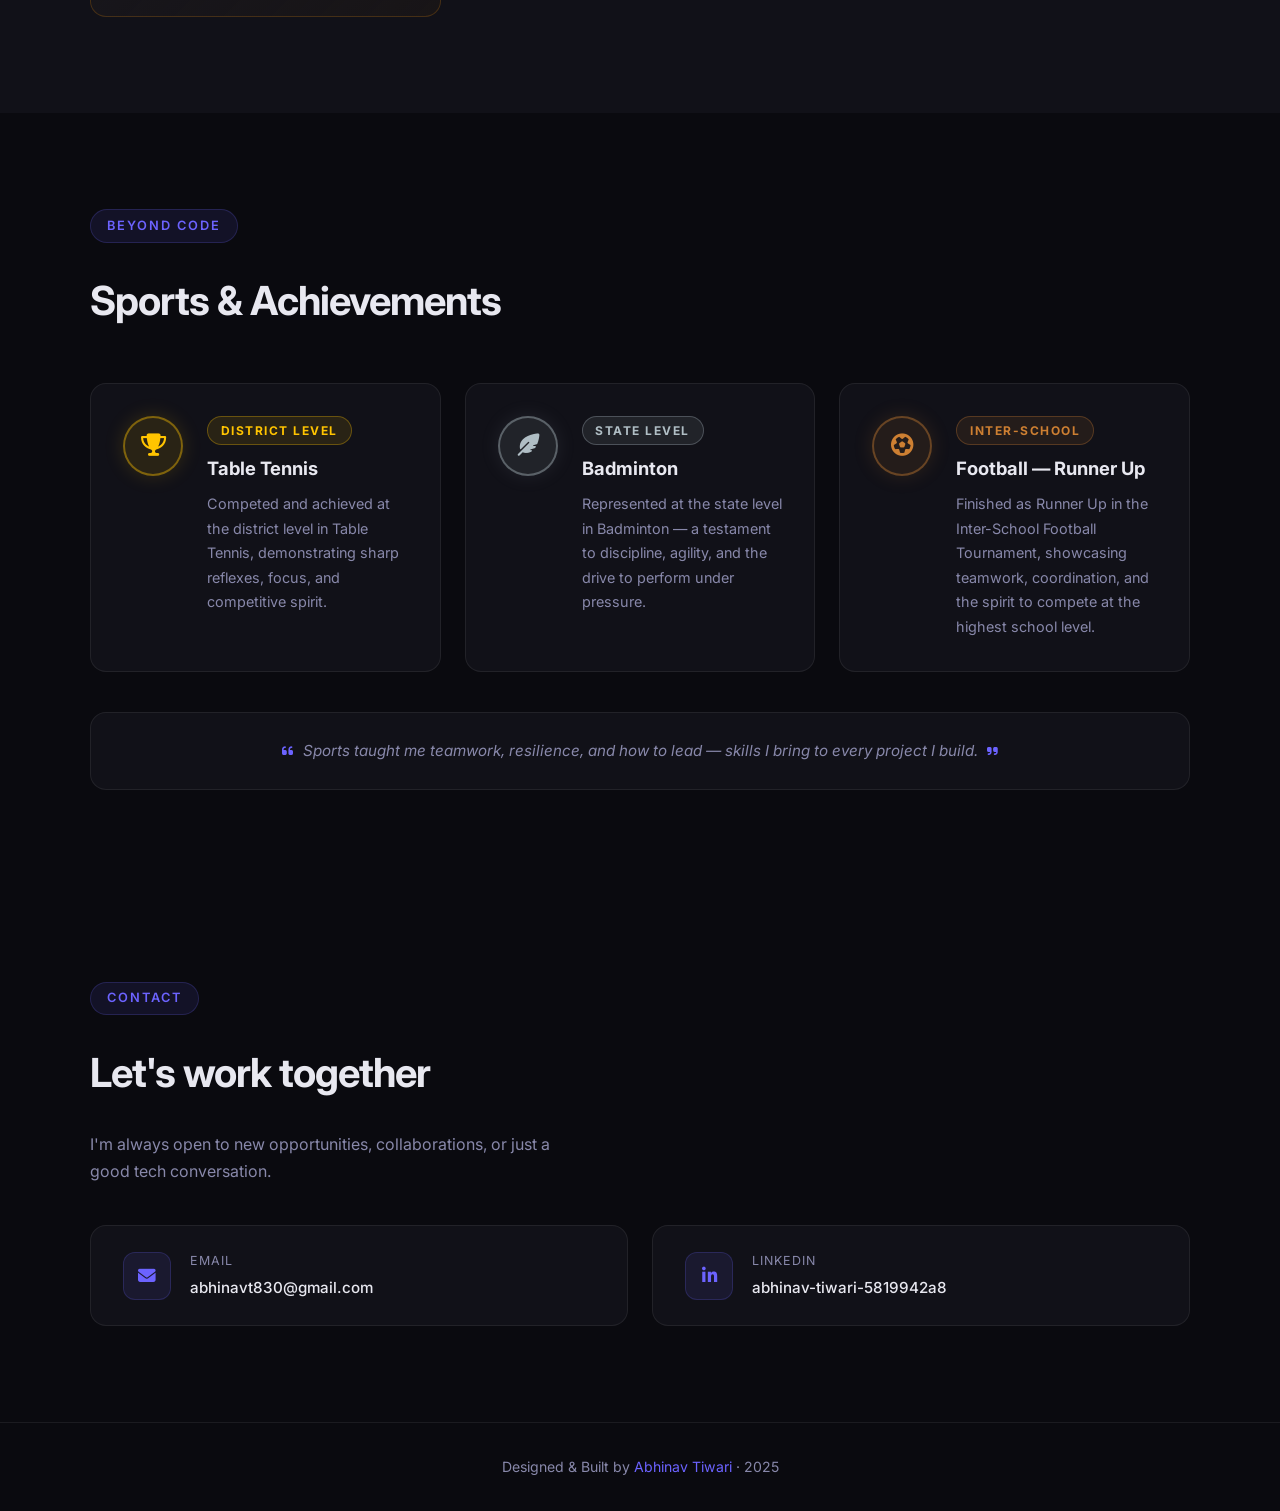
==== commit 12f2b01a: "Add AI tools knowledge to about and skills" ====
--- a/portfolio/index.html
+++ b/portfolio/index.html
@@ -85,6 +85,10 @@
             Beyond technical skills, I'm a natural leader — I thrive in team environments, communicate
             clearly, and can guide a group from idea to execution with confidence.
           </p>
+          <p>
+            I also stay on top of the rapidly evolving AI landscape, with great knowledge of the latest
+            AI tools and how to leverage them effectively in development workflows.
+          </p>
           <div class="about-stats">
             <div class="stat">
               <span class="stat-num">2+</span>
@@ -193,6 +197,7 @@
             <span class="pill">GitHub</span>
             <span class="pill">VS Code</span>
             <span class="pill">Machine Learning</span>
+            <span class="pill">AI Tools</span>
           </div>
         </div>
         <div class="skill-category leadership-card">
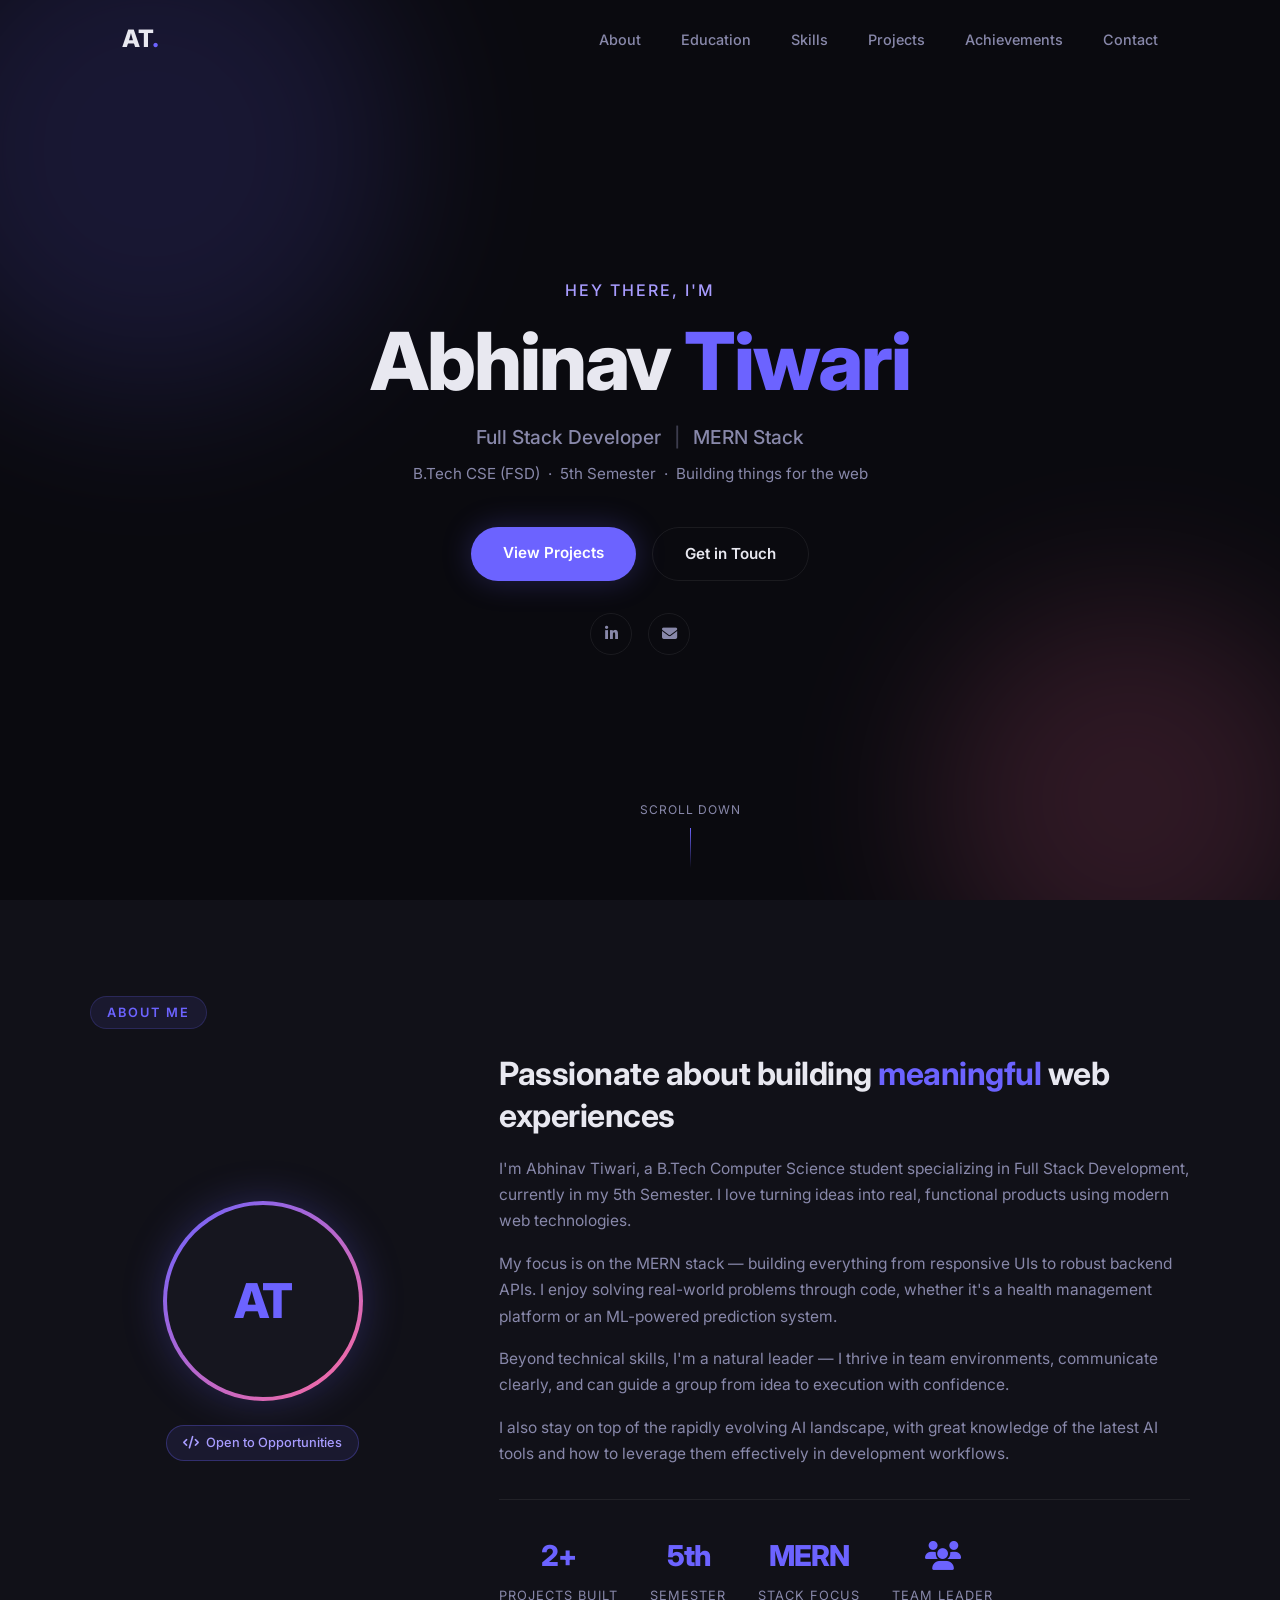
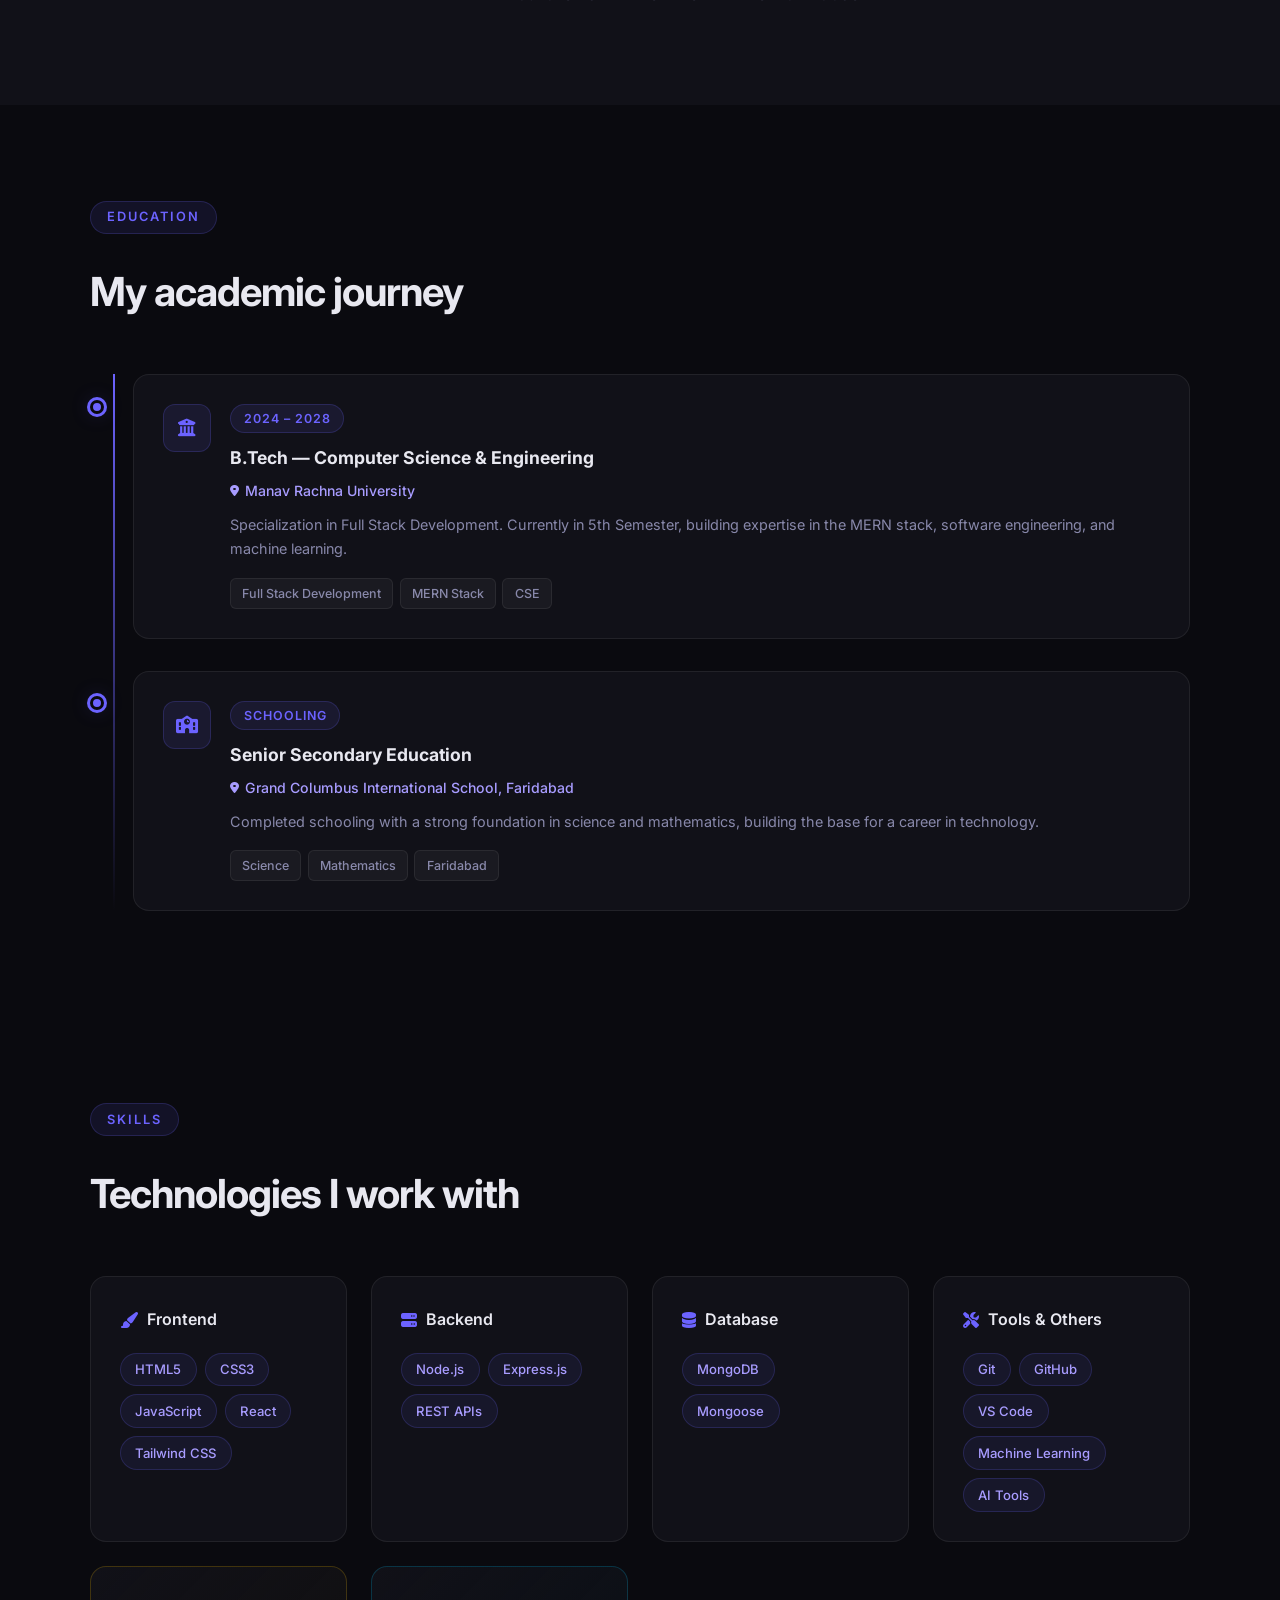
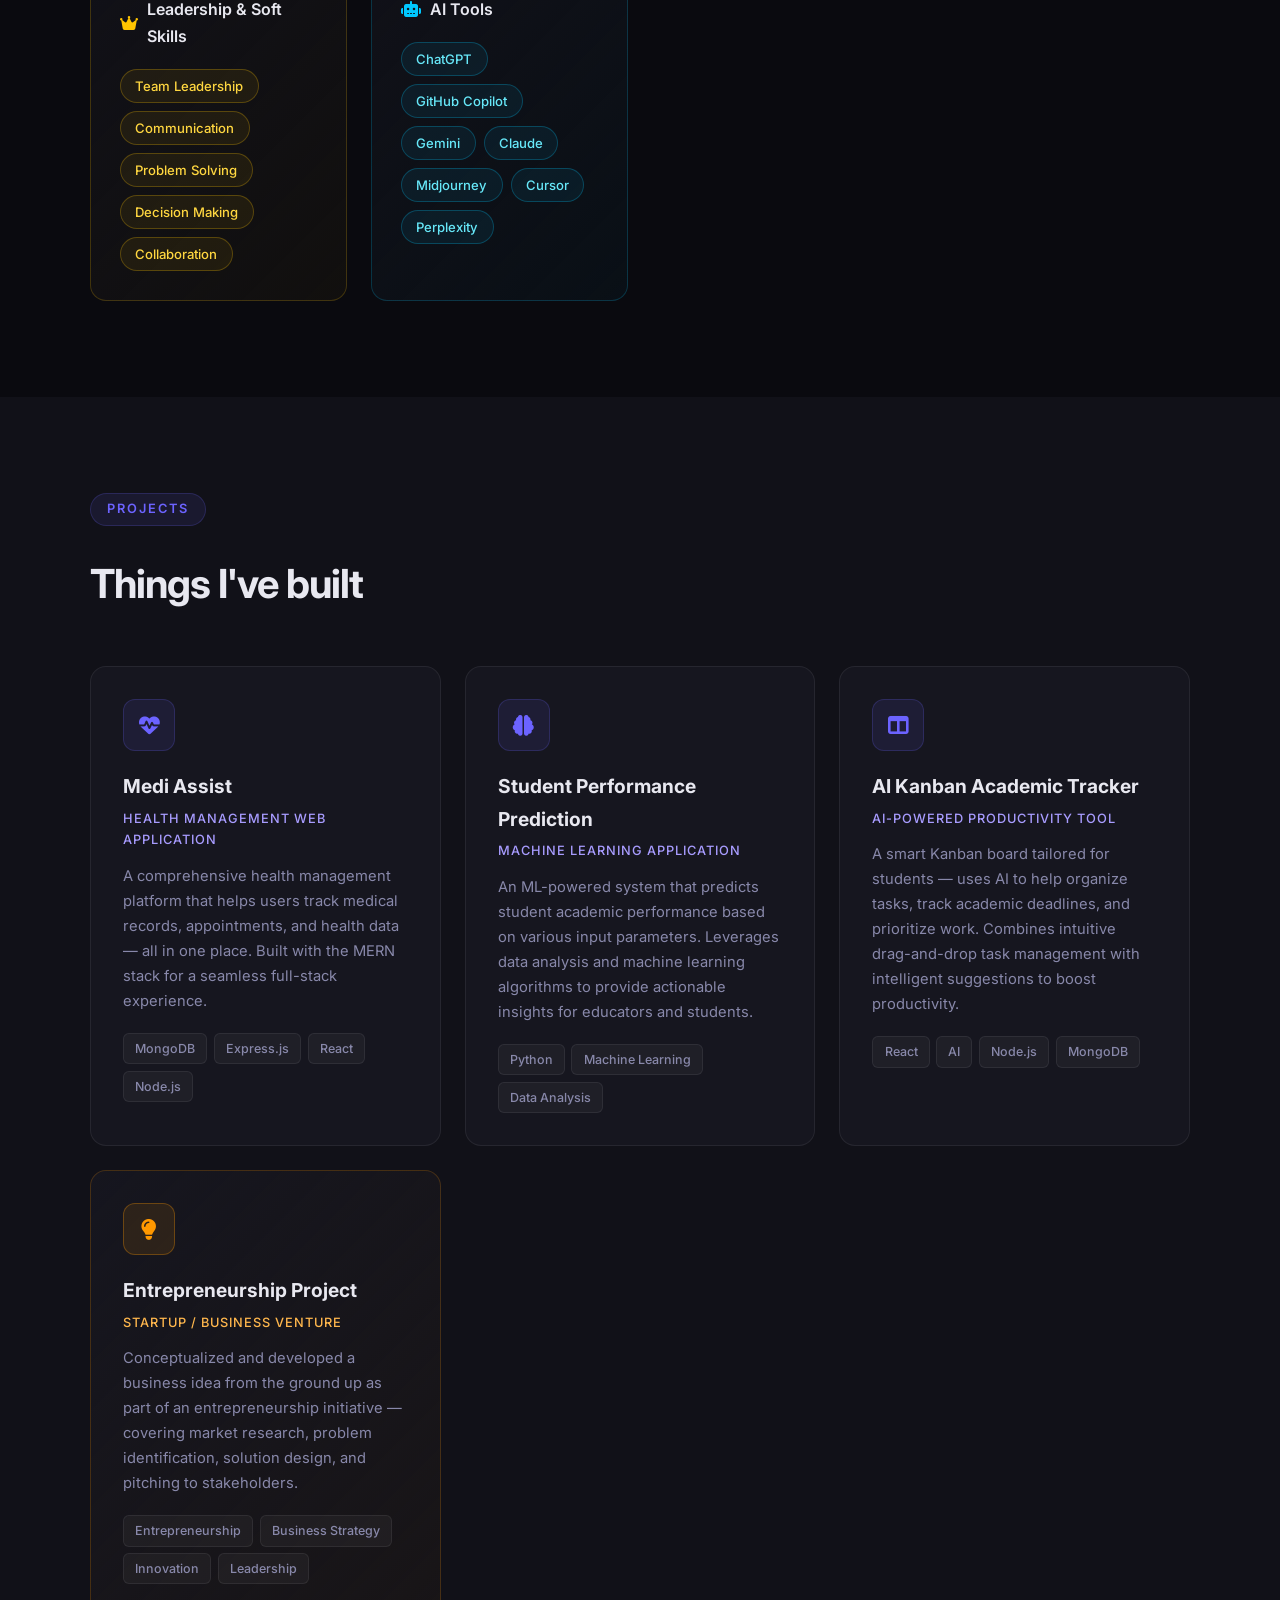
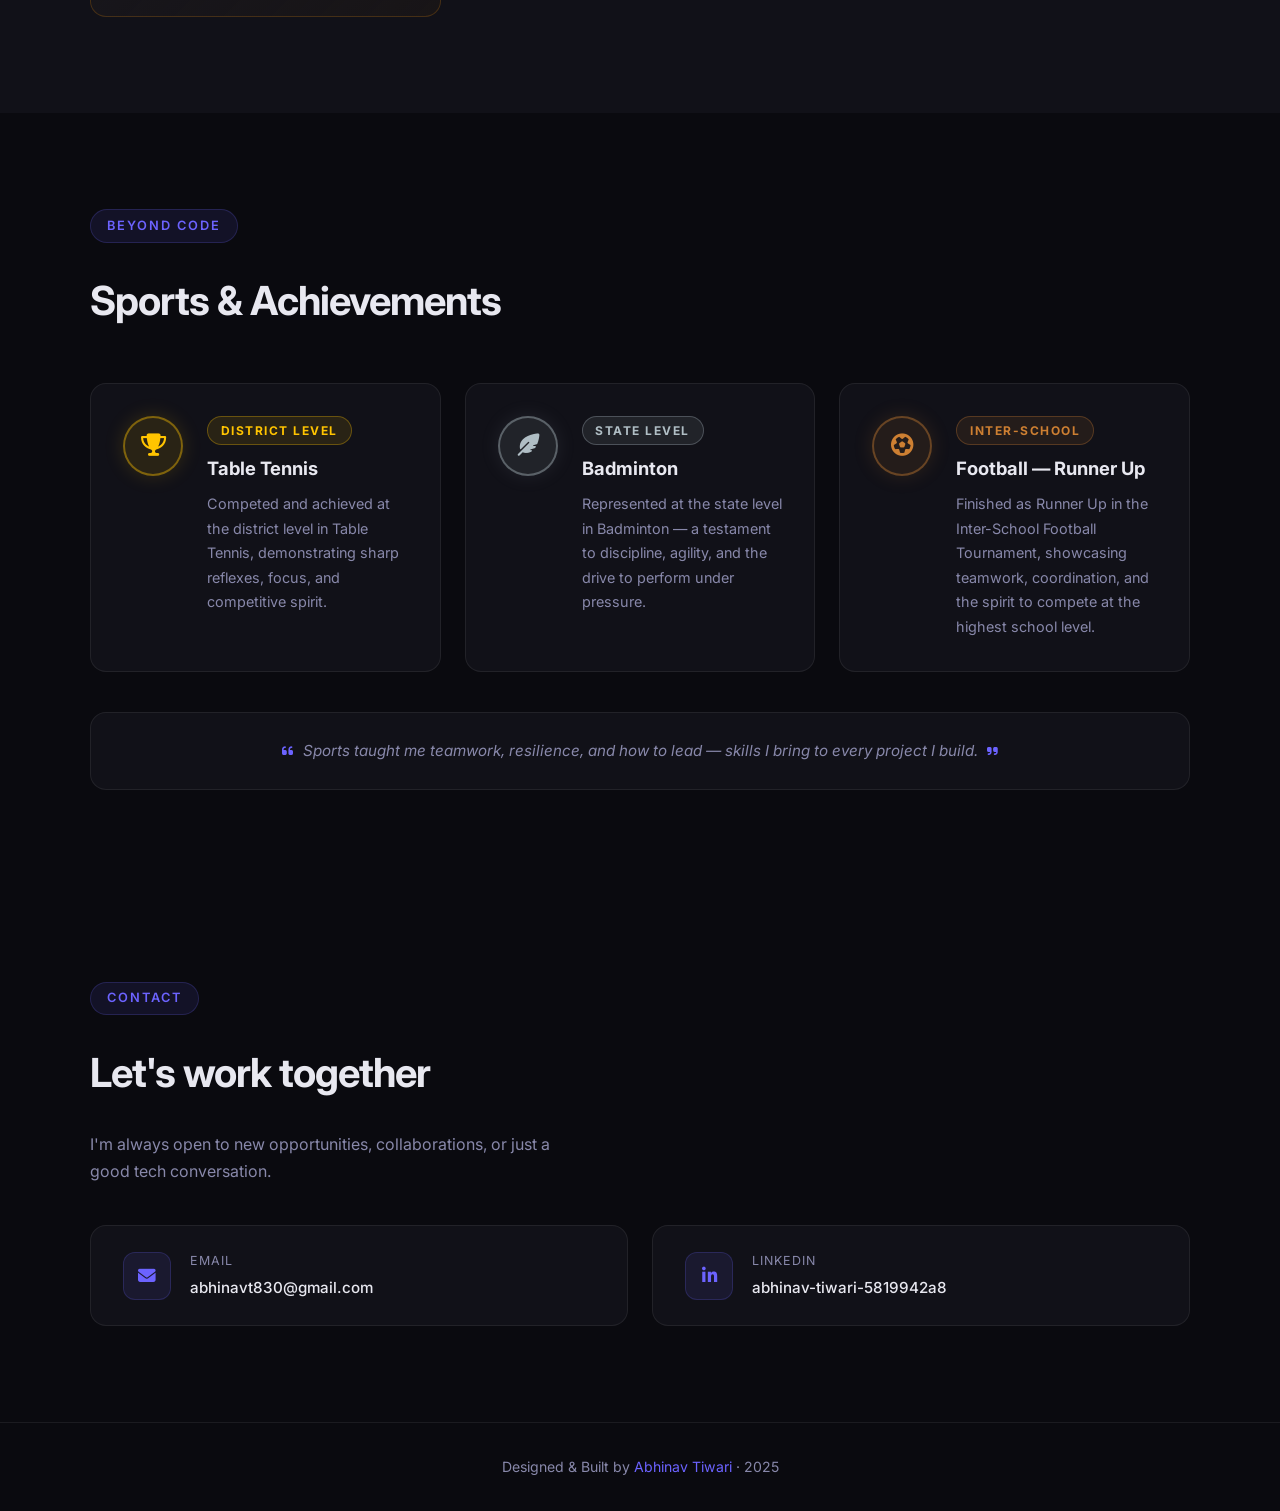
==== commit 4b335614: "Add AI Tools skill category" ====
--- a/portfolio/index.html
+++ b/portfolio/index.html
@@ -210,6 +210,18 @@
             <span class="pill">Collaboration</span>
           </div>
         </div>
+        <div class="skill-category ai-card">
+          <h3><i class="fas fa-robot"></i> AI Tools</h3>
+          <div class="skill-pills">
+            <span class="pill">ChatGPT</span>
+            <span class="pill">GitHub Copilot</span>
+            <span class="pill">Gemini</span>
+            <span class="pill">Claude</span>
+            <span class="pill">Midjourney</span>
+            <span class="pill">Cursor</span>
+            <span class="pill">Perplexity</span>
+          </div>
+        </div>
       </div>
     </div>
   </section>
--- a/portfolio/style.css
+++ b/portfolio/style.css
@@ -947,6 +947,30 @@
 .leadership-card .pill:hover {
   background: rgba(255, 196, 0, 0.15);
   border-color: #ffc400;
+}
+
+.ai-card {
+  border-color: rgba(0, 200, 255, 0.2);
+  background: linear-gradient(135deg, var(--bg-card), rgba(0, 200, 255, 0.03));
+}
+
+.ai-card:hover {
+  border-color: rgba(0, 200, 255, 0.5) !important;
+}
+
+.ai-card h3 i {
+  color: #00c8ff !important;
+}
+
+.ai-card .pill {
+  background: rgba(0, 200, 255, 0.07);
+  border-color: rgba(0, 200, 255, 0.25);
+  color: #67e8f9;
+}
+
+.ai-card .pill:hover {
+  background: rgba(0, 200, 255, 0.15);
+  border-color: #00c8ff;
 }
 
 /* ===== SCROLL REVEAL ===== */
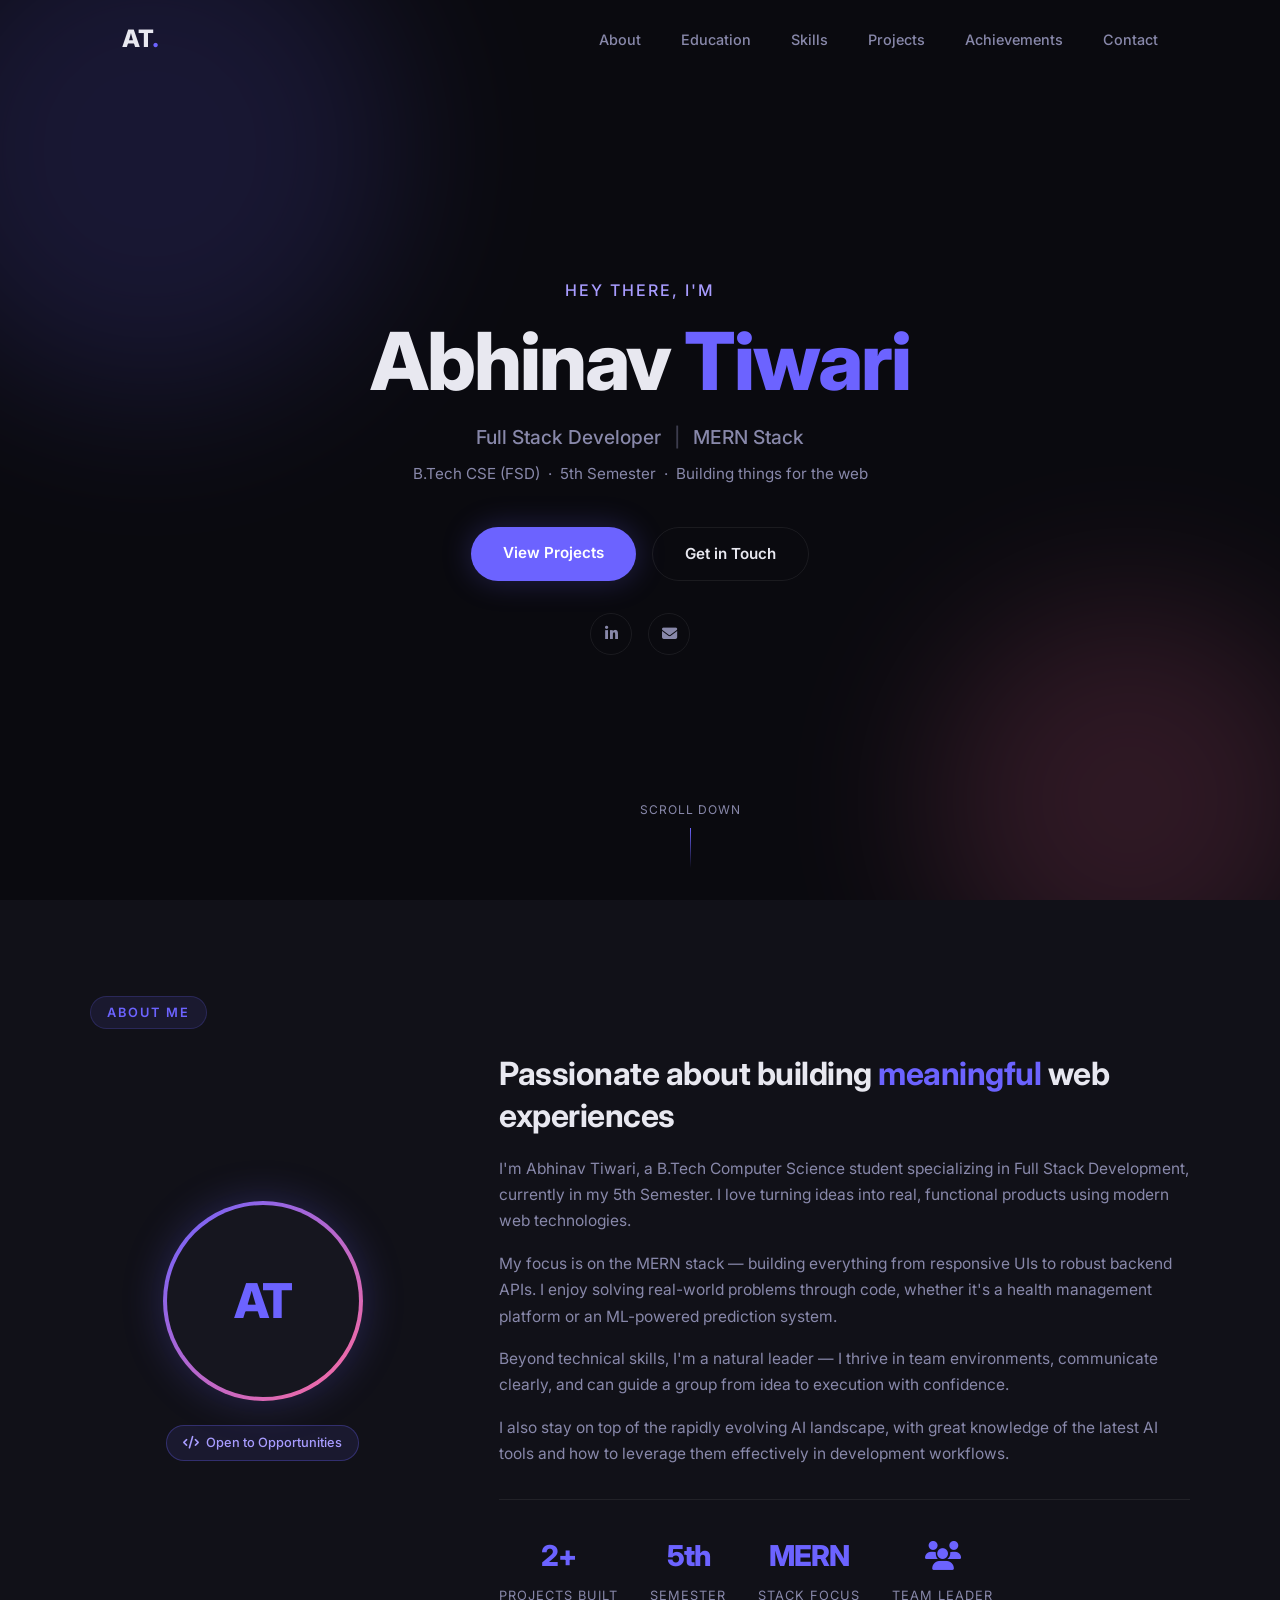
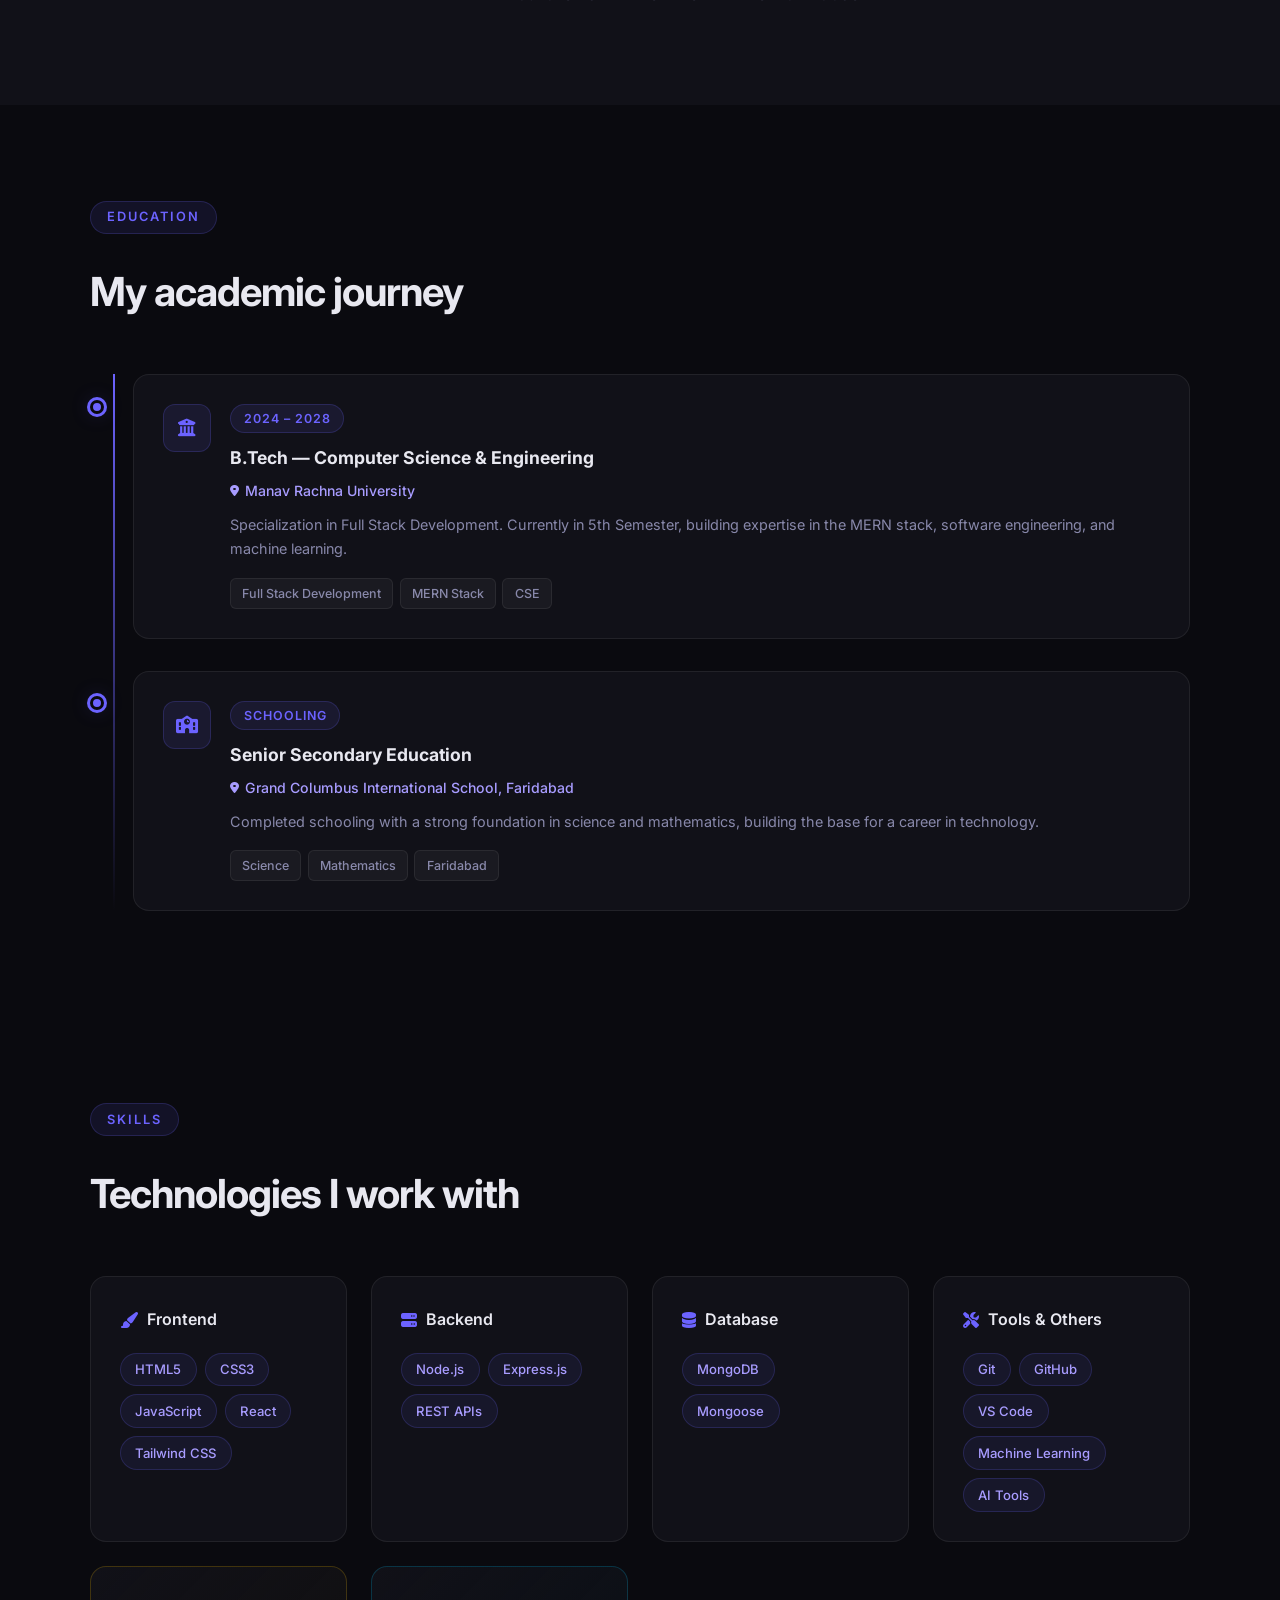
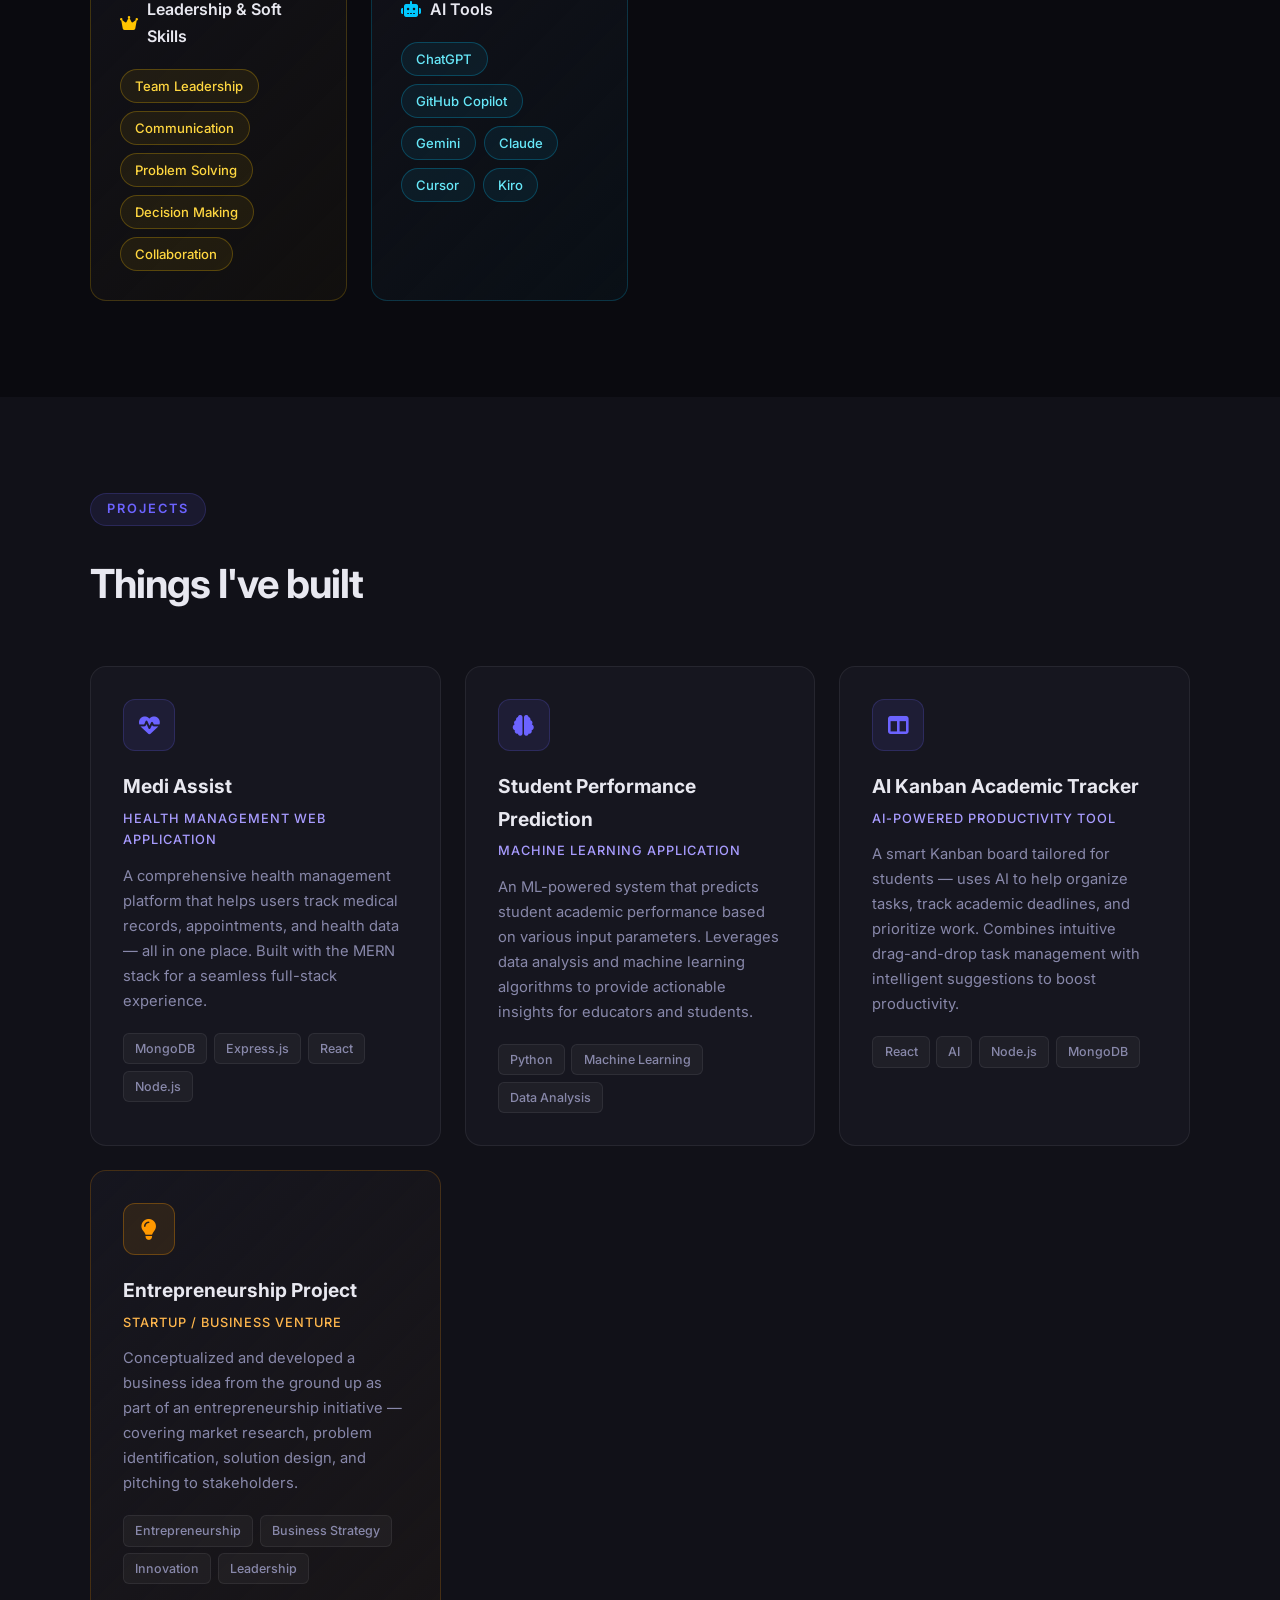
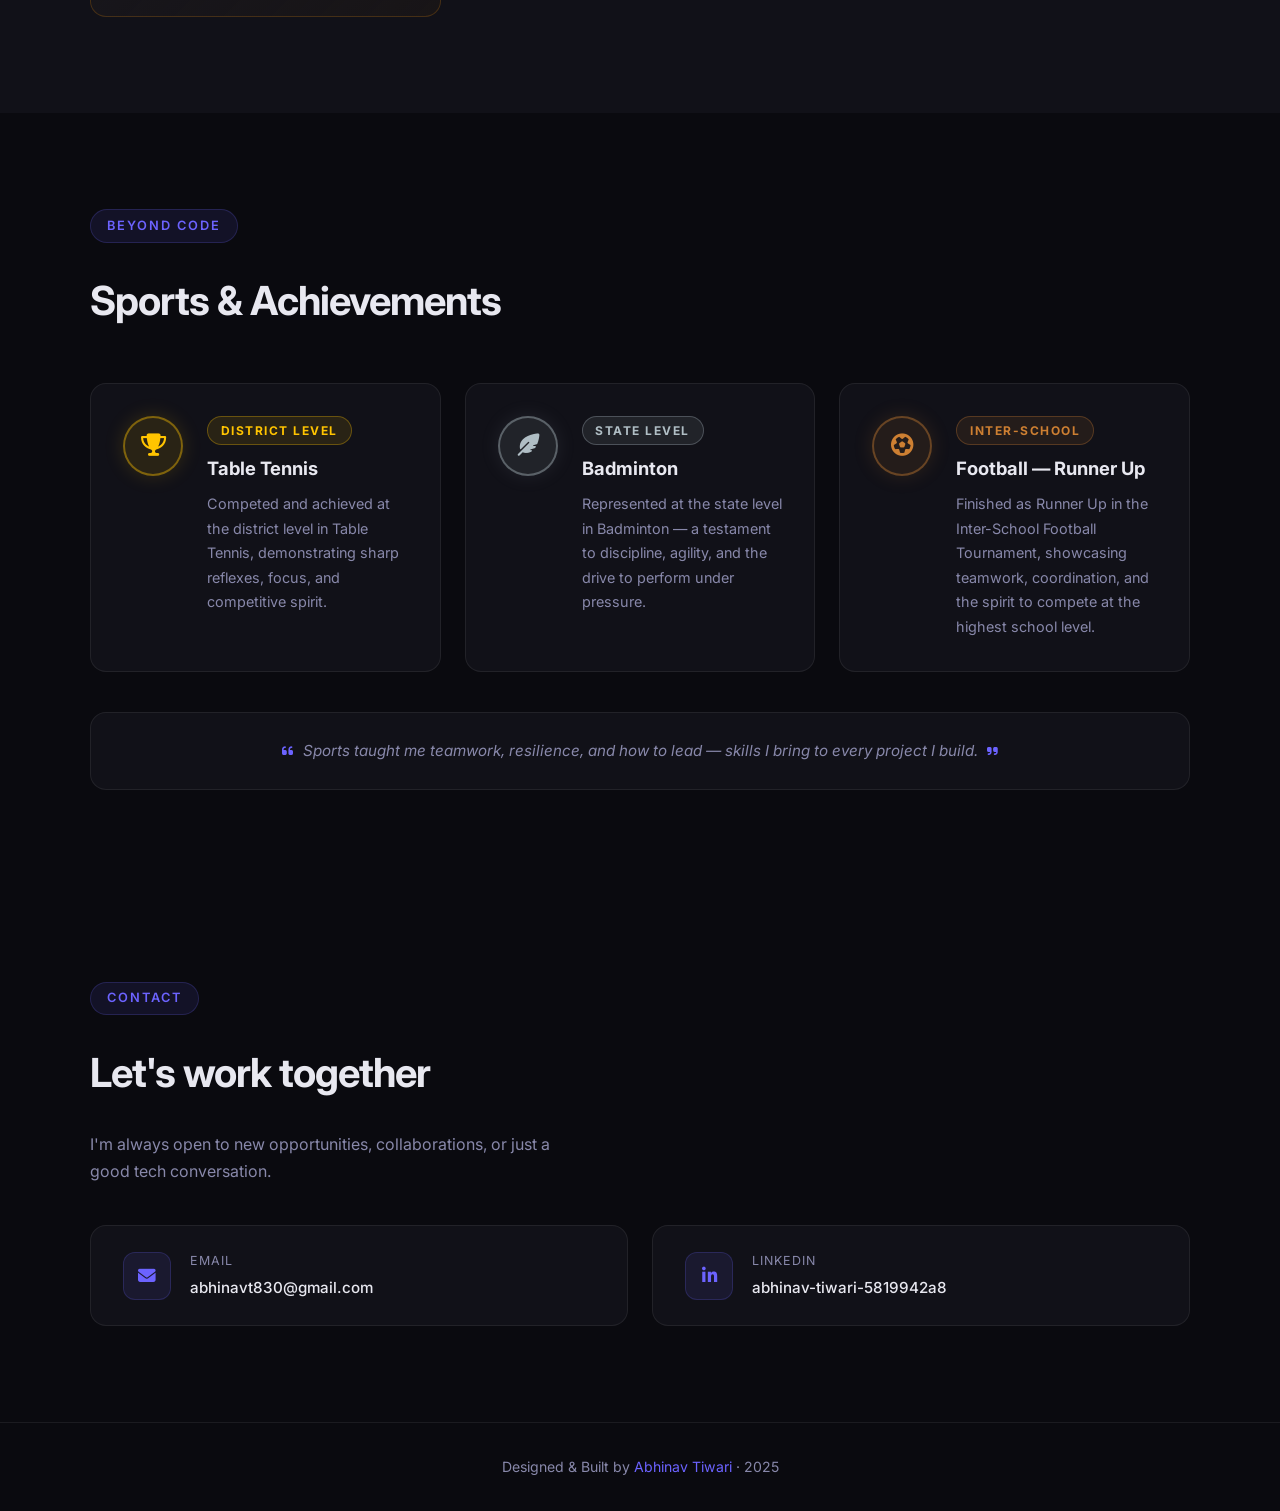
==== commit a5ba680c: "Update AI tools - remove Midjourney, Perplexity, add Kiro" ====
--- a/portfolio/index.html
+++ b/portfolio/index.html
@@ -217,9 +217,8 @@
             <span class="pill">GitHub Copilot</span>
             <span class="pill">Gemini</span>
             <span class="pill">Claude</span>
-            <span class="pill">Midjourney</span>
             <span class="pill">Cursor</span>
-            <span class="pill">Perplexity</span>
+            <span class="pill">Kiro</span>
           </div>
         </div>
       </div>
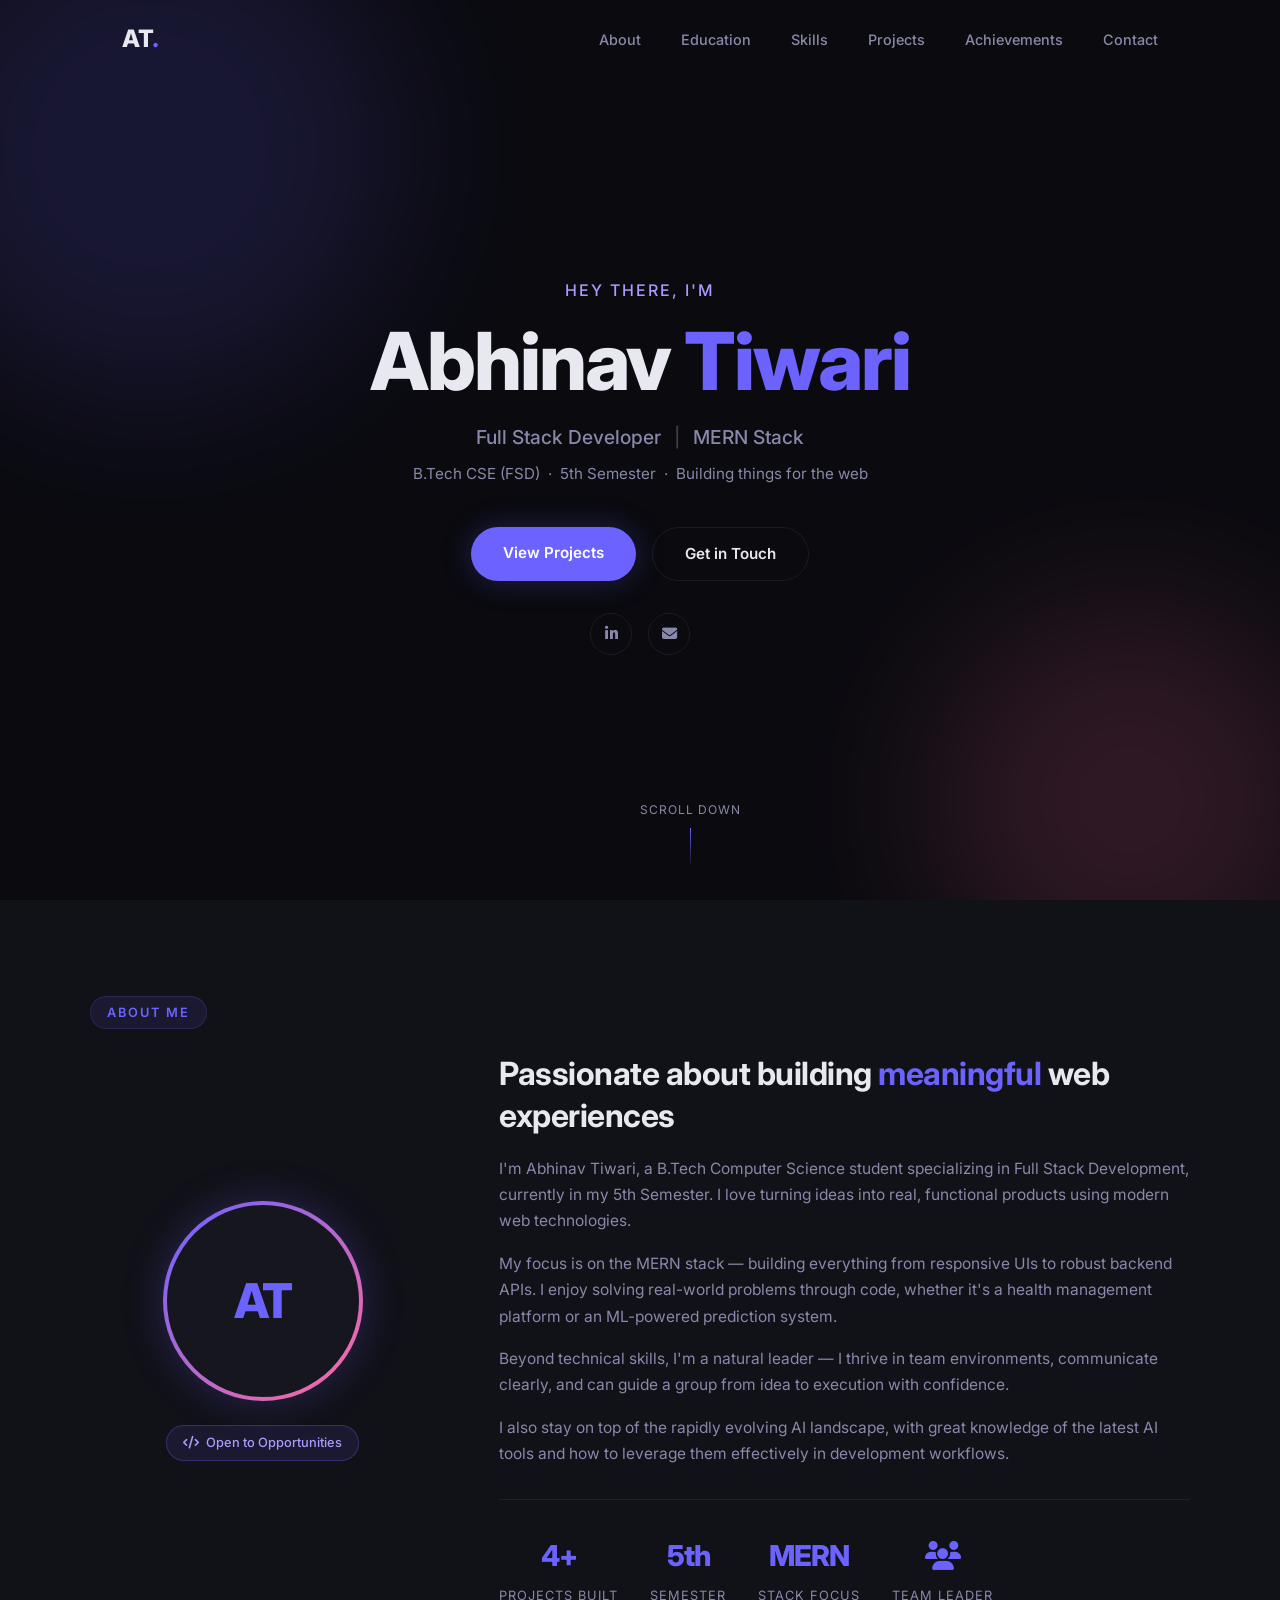
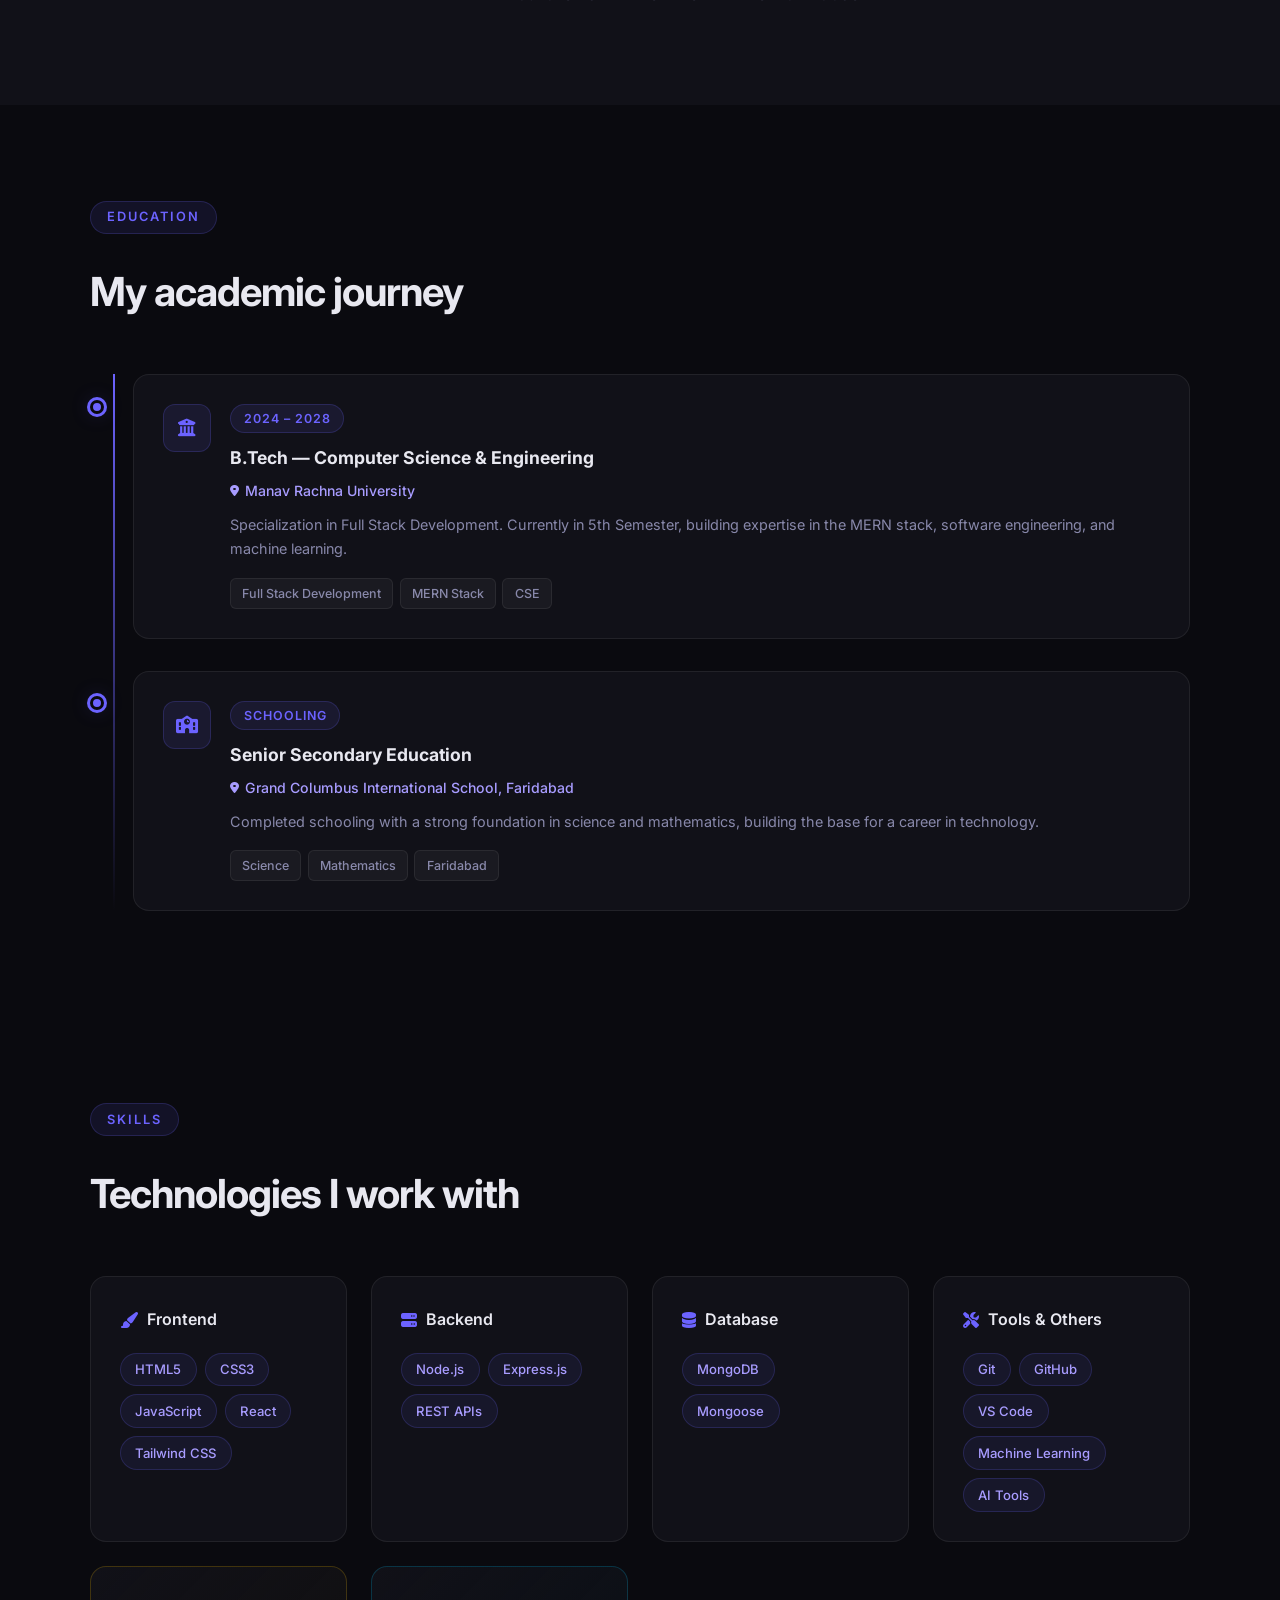
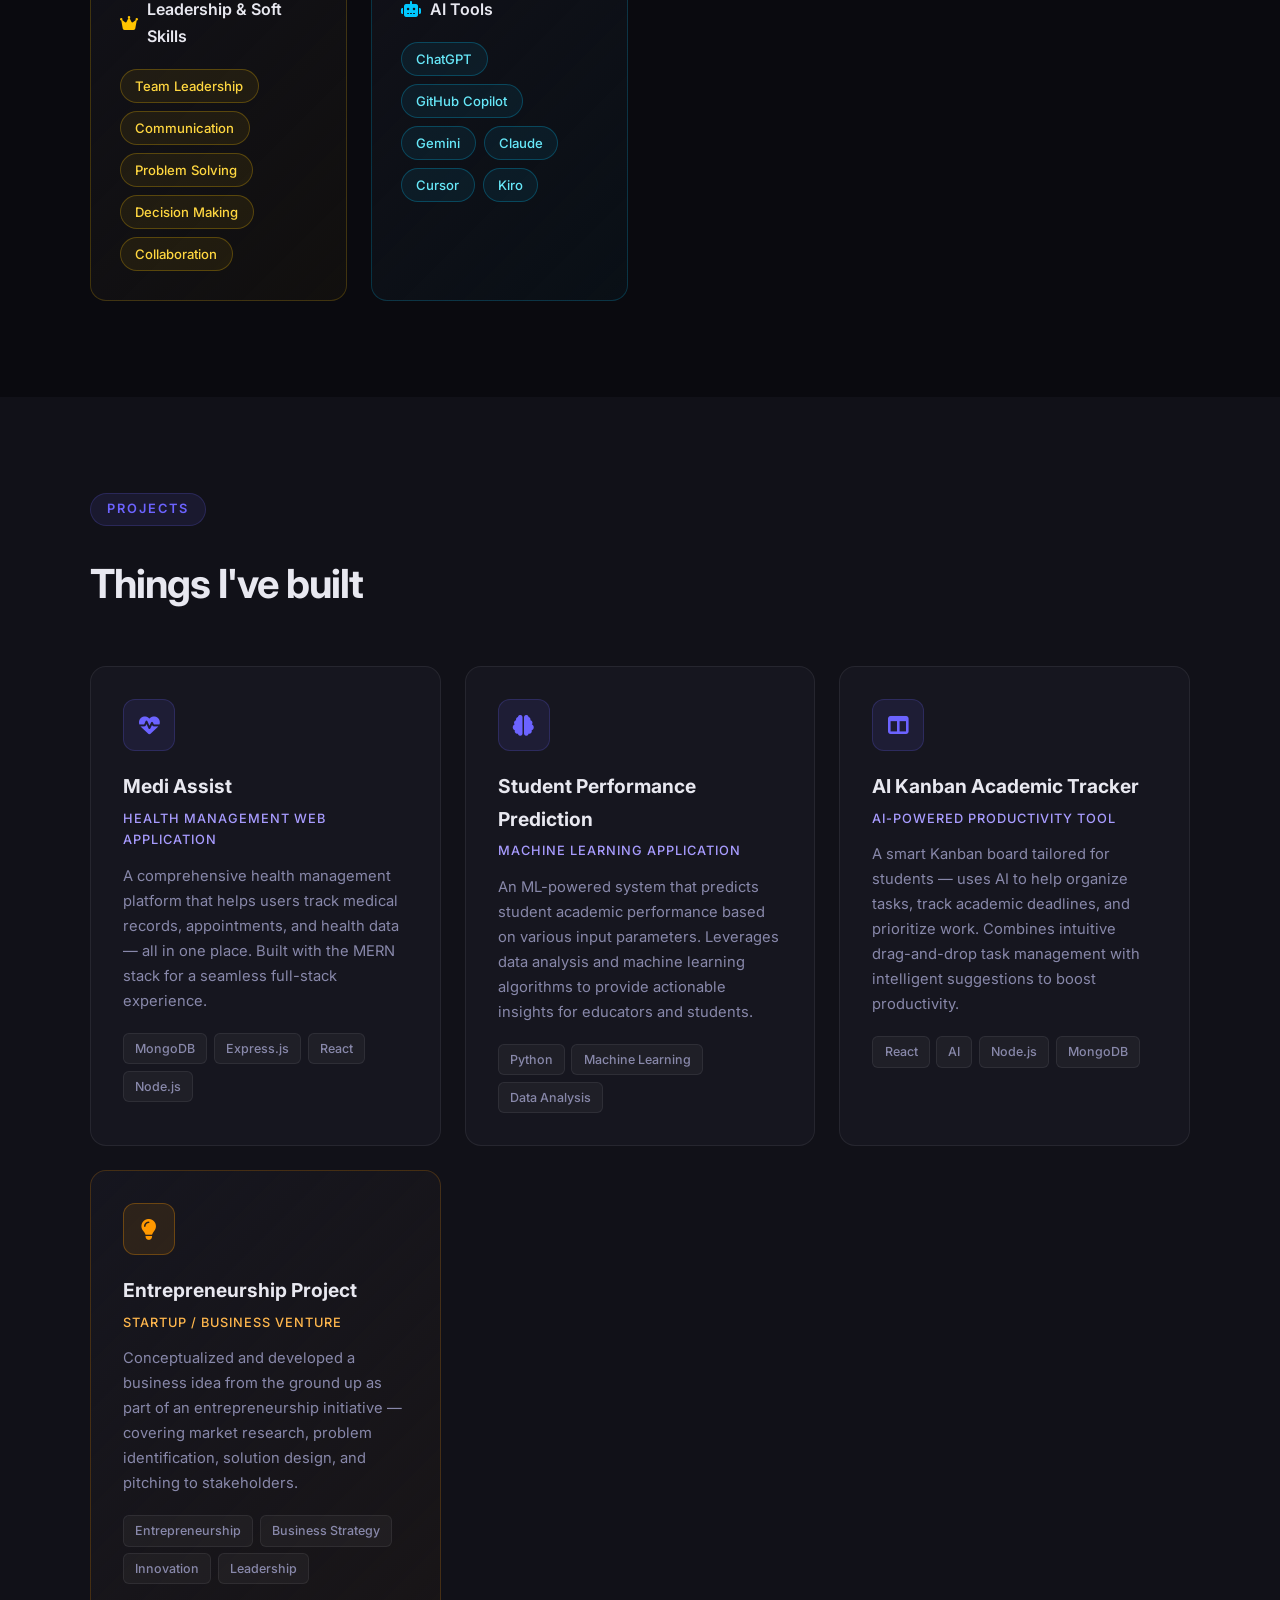
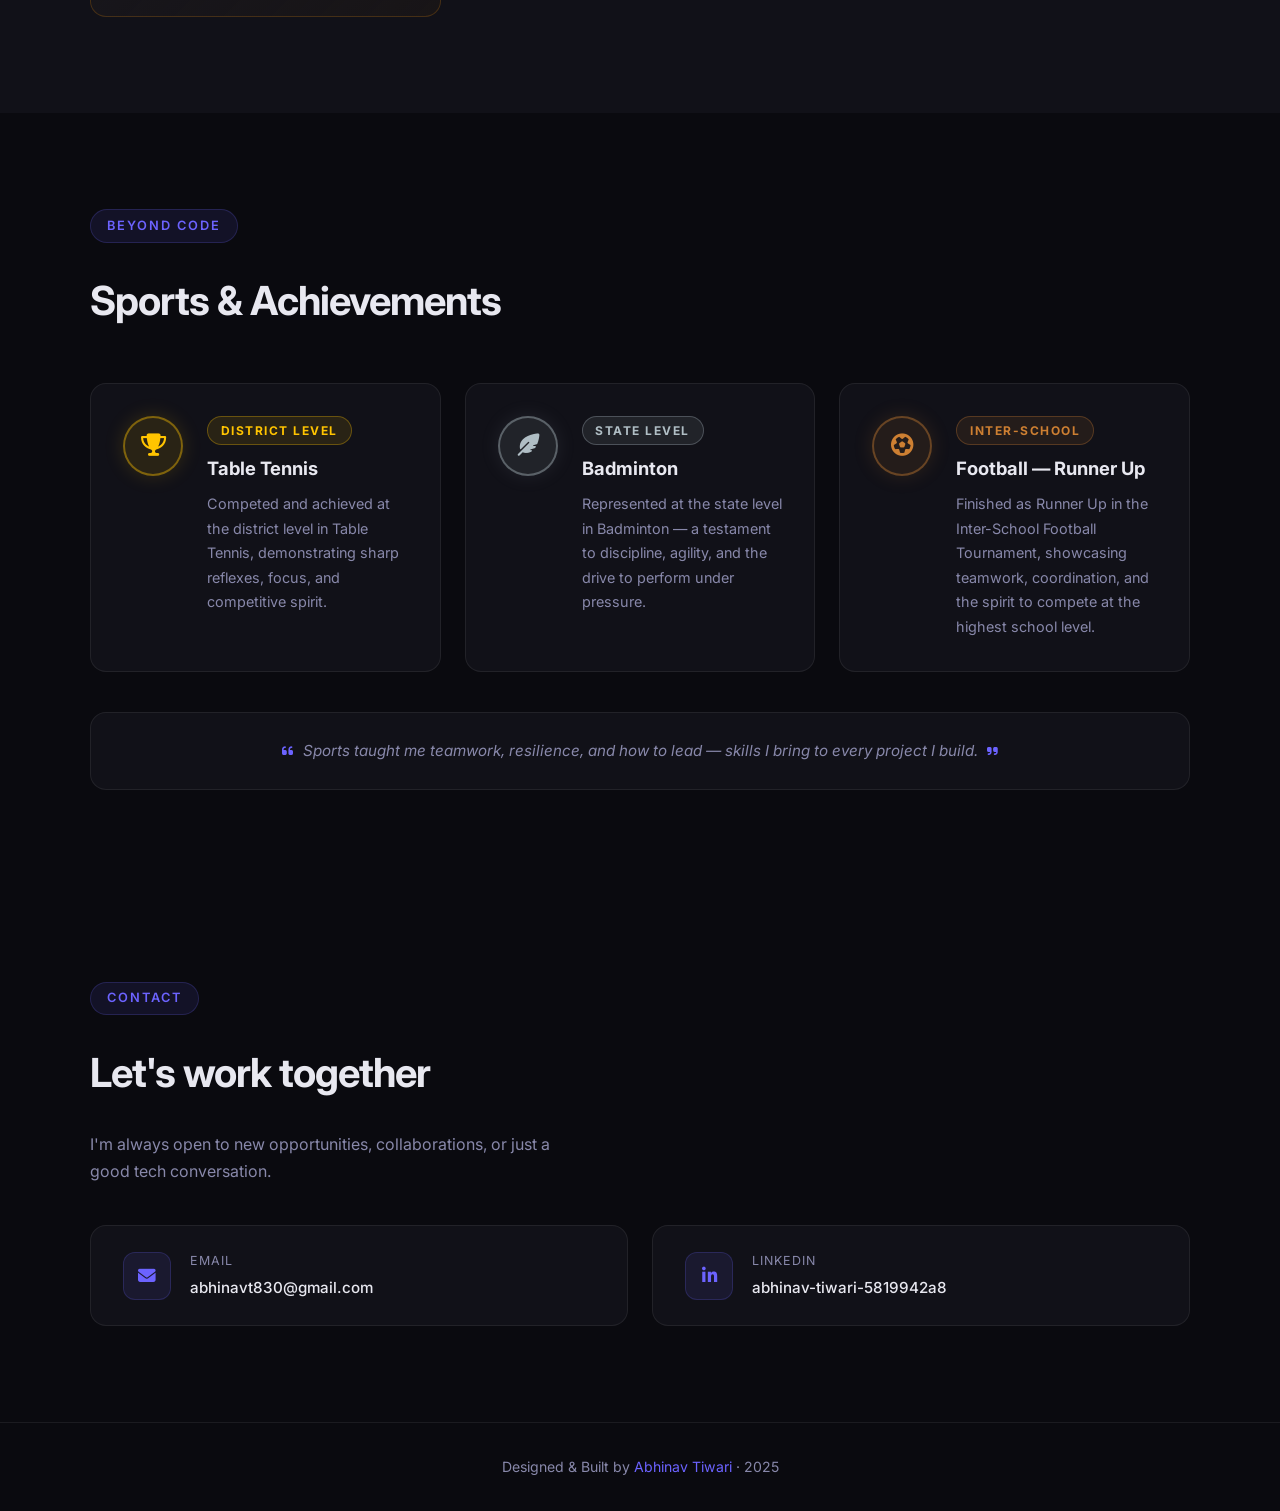
==== commit ec42f928: "Update projects count to 4+" ====
--- a/portfolio/index.html
+++ b/portfolio/index.html
@@ -91,7 +91,7 @@
           </p>
           <div class="about-stats">
             <div class="stat">
-              <span class="stat-num">2+</span>
+              <span class="stat-num">4+</span>
               <span class="stat-label">Projects Built</span>
             </div>
             <div class="stat">
